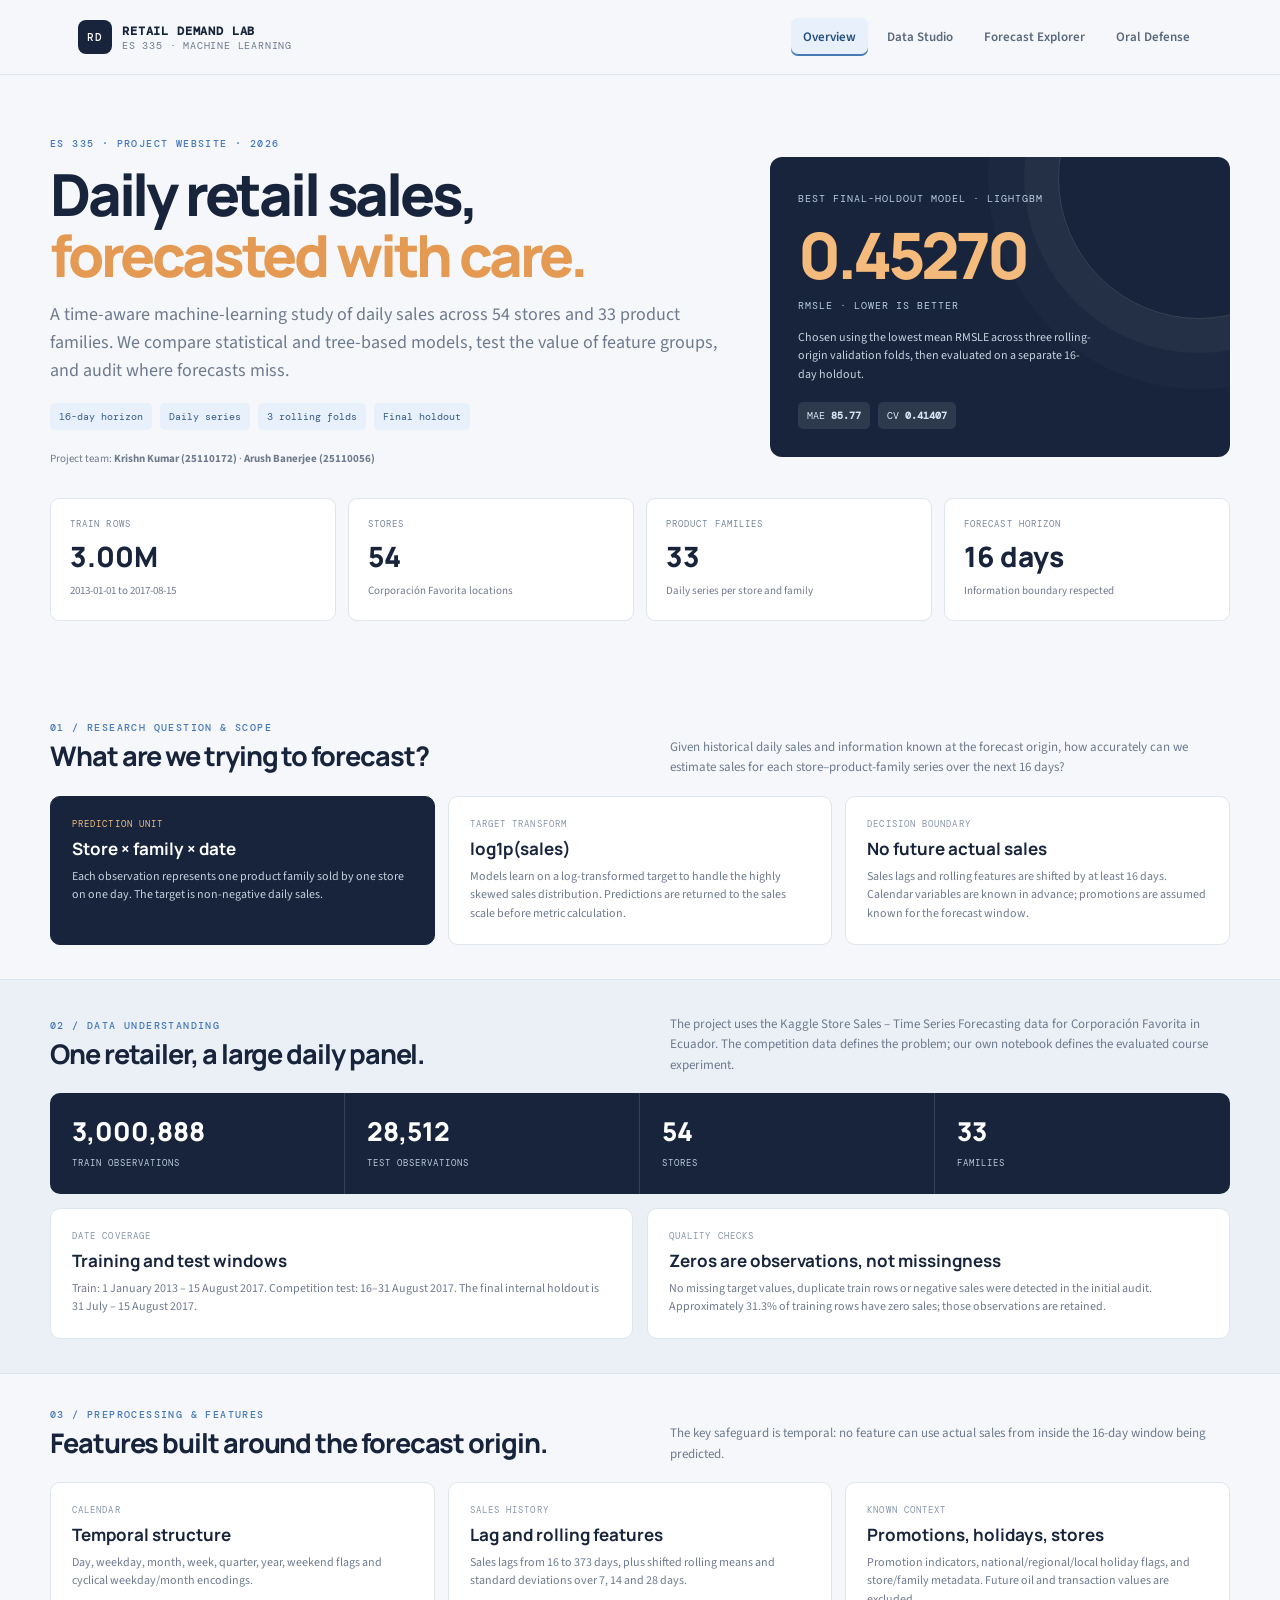
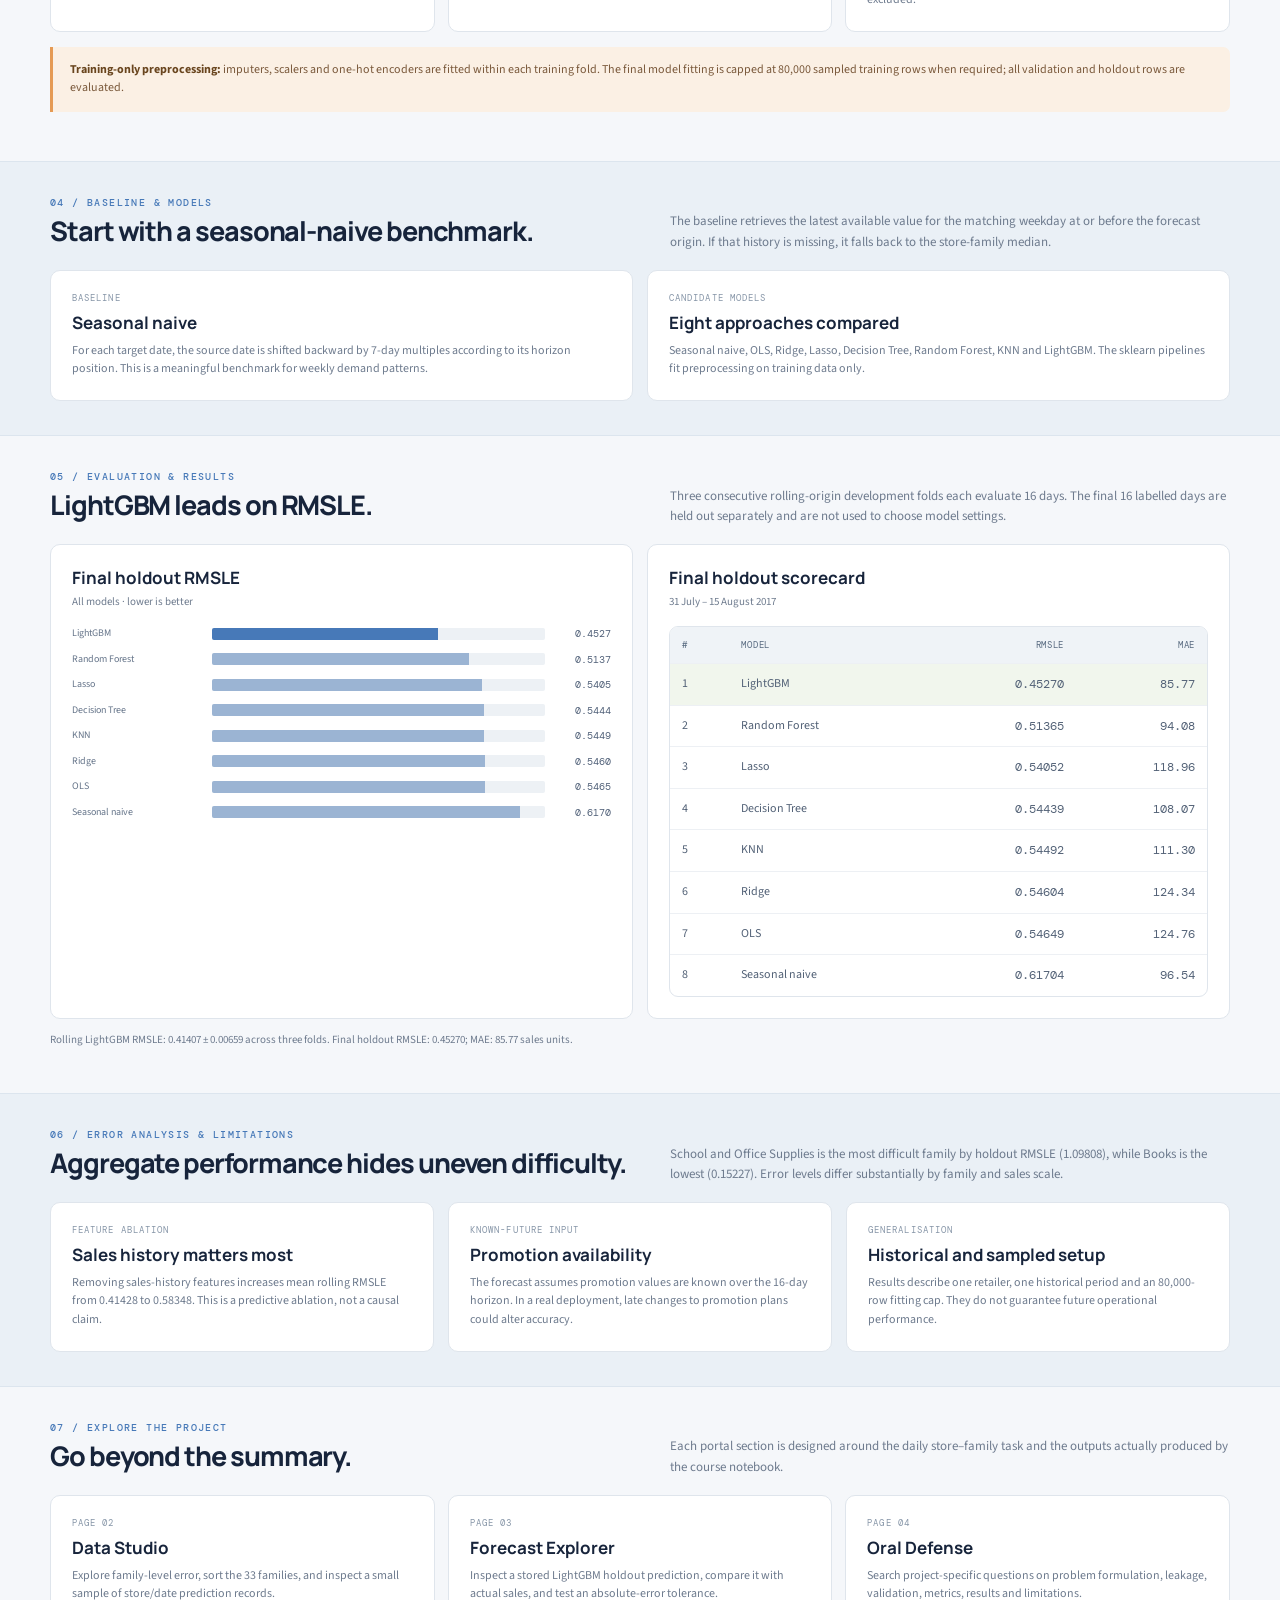
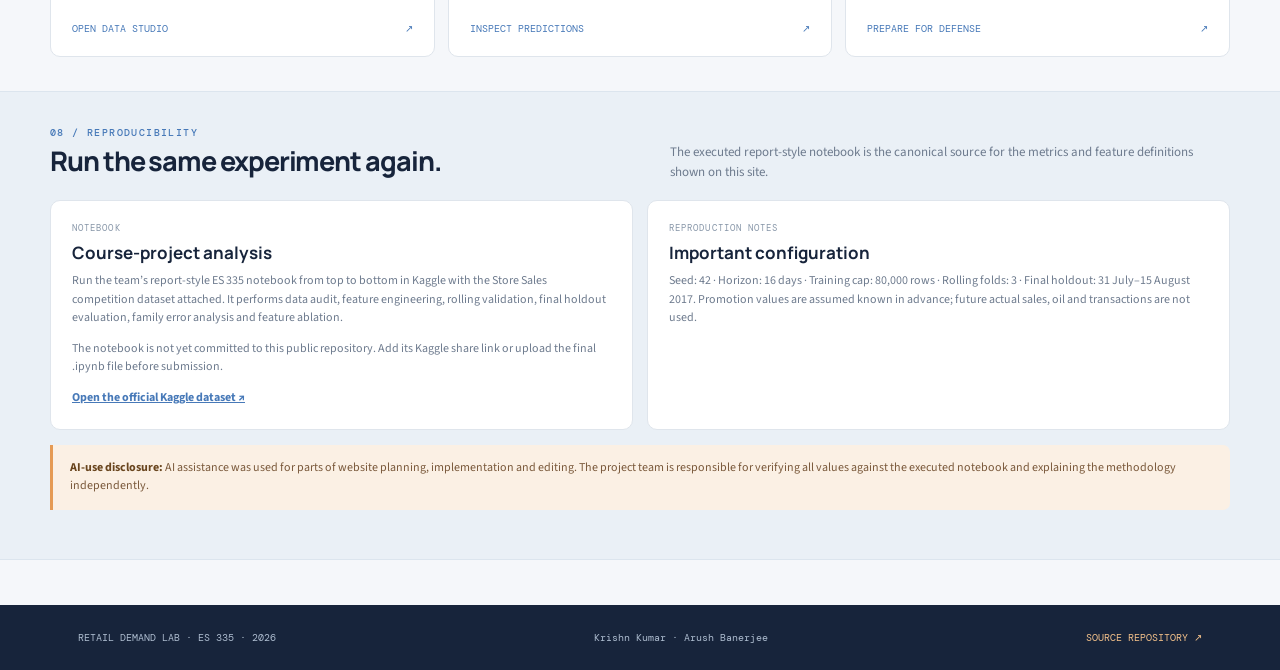
==== index.html @ c8cfecb0 "Clarify notebook location and remove broken repository link" ====
<!doctype html><html lang="en"><head><meta charset="utf-8"><meta name="viewport" content="width=device-width,initial-scale=1"><title>Retail Demand Lab | ES 335</title><meta name="description" content="Daily retail sales forecasting and feature analysis for the Corporación Favorita Store Sales dataset."><link rel="stylesheet" href="portal.css"></head>
<body data-page="home" data-base="data">
<header class="site-header"><div class="header-inner"><a class="brand" href="./"><span class="brand-mark">RD</span><span>RETAIL DEMAND LAB<small>ES 335 · MACHINE LEARNING</small></span></a><button class="menu-toggle" id="menuToggle">Menu</button><nav class="nav-links" id="navLinks"><a class="active" href="./">Overview</a><a href="studio/">Data Studio</a><a href="predictor/">Forecast Explorer</a><a href="qna/">Oral Defense</a></nav></div></header>
<main><section class="container page-hero"><div class="hero-grid"><div><div class="eyebrow">ES 335 · PROJECT WEBSITE · 2026</div><h1 class="page-title">Daily retail sales,<br><em>forecasted with care.</em></h1><p class="lede">A time-aware machine-learning study of daily sales across 54 stores and 33 product families. We compare statistical and tree-based models, test the value of feature groups, and audit where forecasts miss.</p><div class="pill-row"><span class="pill">16-day horizon</span><span class="pill">Daily series</span><span class="pill">3 rolling folds</span><span class="pill">Final holdout</span></div><p class="small muted" style="margin-top:20px">Project team: <strong>Krishn Kumar (25110172)</strong> · <strong>Arush Banerjee (25110056)</strong></p></div><div class="hero-panel"><label>BEST FINAL-HOLDOUT MODEL · LIGHTGBM</label><div class="hero-stat" id="homeRmsle">0.45270</div><label>RMSLE · LOWER IS BETTER</label><p>Chosen using the lowest mean RMSLE across three rolling-origin validation folds, then evaluated on a separate 16-day holdout.</p><div class="pill-row"><span class="pill dark">MAE <b id="homeMae">85.77</b></span><span class="pill dark">CV <b id="homeCv">0.41407</b></span></div></div></div><div class="kpi-grid"><div class="kpi"><label>TRAIN ROWS</label><strong>3.00M</strong><small>2013-01-01 to 2017-08-15</small></div><div class="kpi"><label>STORES</label><strong>54</strong><small>Corporación Favorita locations</small></div><div class="kpi"><label>PRODUCT FAMILIES</label><strong id="homeFamilies">33</strong><small>Daily series per store and family</small></div><div class="kpi"><label>FORECAST HORIZON</label><strong>16 days</strong><small>Information boundary respected</small></div></div></section>
<section class="container section"><div class="section-head"><div><div class="eyebrow">01 / RESEARCH QUESTION & SCOPE</div><h2>What are we trying to forecast?</h2></div><p>Given historical daily sales and information known at the forecast origin, how accurately can we estimate sales for each store–product-family series over the next 16 days?</p></div><div class="card-grid"><article class="card dark-card"><div class="card-kicker">PREDICTION UNIT</div><h3>Store × family × date</h3><p>Each observation represents one product family sold by one store on one day. The target is non-negative daily sales.</p></article><article class="card"><div class="card-kicker">TARGET TRANSFORM</div><h3>log1p(sales)</h3><p>Models learn on a log-transformed target to handle the highly skewed sales distribution. Predictions are returned to the sales scale before metric calculation.</p></article><article class="card"><div class="card-kicker">DECISION BOUNDARY</div><h3>No future actual sales</h3><p>Sales lags and rolling features are shifted by at least 16 days. Calendar variables are known in advance; promotions are assumed known for the forecast window.</p></article></div></section>
<section class="section-band"><div class="container section"><div class="section-head"><div><div class="eyebrow">02 / DATA UNDERSTANDING</div><h2>One retailer, a large daily panel.</h2></div><p>The project uses the Kaggle Store Sales – Time Series Forecasting data for Corporación Favorita in Ecuador. The competition data defines the problem; our own notebook defines the evaluated course experiment.</p></div><div class="data-strip"><div><strong>3,000,888</strong><span>TRAIN OBSERVATIONS</span></div><div><strong>28,512</strong><span>TEST OBSERVATIONS</span></div><div><strong>54</strong><span>STORES</span></div><div><strong>33</strong><span>FAMILIES</span></div></div><div class="two-col" style="margin-top:14px"><article class="card"><div class="card-kicker">DATE COVERAGE</div><h3>Training and test windows</h3><p>Train: 1 January 2013 – 15 August 2017. Competition test: 16–31 August 2017. The final internal holdout is 31 July – 15 August 2017.</p></article><article class="card"><div class="card-kicker">QUALITY CHECKS</div><h3>Zeros are observations, not missingness</h3><p>No missing target values, duplicate train rows or negative sales were detected in the initial audit. Approximately 31.3% of training rows have zero sales; those observations are retained.</p></article></div></div></section>
<section class="container section"><div class="section-head"><div><div class="eyebrow">03 / PREPROCESSING & FEATURES</div><h2>Features built around the forecast origin.</h2></div><p>The key safeguard is temporal: no feature can use actual sales from inside the 16-day window being predicted.</p></div><div class="card-grid"><article class="card"><div class="card-kicker">CALENDAR</div><h3>Temporal structure</h3><p>Day, weekday, month, week, quarter, year, weekend flags and cyclical weekday/month encodings.</p></article><article class="card"><div class="card-kicker">SALES HISTORY</div><h3>Lag and rolling features</h3><p>Sales lags from 16 to 373 days, plus shifted rolling means and standard deviations over 7, 14 and 28 days.</p></article><article class="card"><div class="card-kicker">KNOWN CONTEXT</div><h3>Promotions, holidays, stores</h3><p>Promotion indicators, national/regional/local holiday flags, and store/family metadata. Future oil and transaction values are excluded.</p></article></div><div class="callout"><strong>Training-only preprocessing:</strong> imputers, scalers and one-hot encoders are fitted within each training fold. The final model fitting is capped at 80,000 sampled training rows when required; all validation and holdout rows are evaluated.</div></section>
<section class="section-band"><div class="container section"><div class="section-head"><div><div class="eyebrow">04 / BASELINE & MODELS</div><h2>Start with a seasonal-naive benchmark.</h2></div><p>The baseline retrieves the latest available value for the matching weekday at or before the forecast origin. If that history is missing, it falls back to the store-family median.</p></div><div class="two-col"><article class="card"><div class="card-kicker">BASELINE</div><h3>Seasonal naive</h3><p>For each target date, the source date is shifted backward by 7-day multiples according to its horizon position. This is a meaningful benchmark for weekly demand patterns.</p></article><article class="card"><div class="card-kicker">CANDIDATE MODELS</div><h3>Eight approaches compared</h3><p>Seasonal naive, OLS, Ridge, Lasso, Decision Tree, Random Forest, KNN and LightGBM. The sklearn pipelines fit preprocessing on training data only.</p></article></div></div></section>
<section class="container section"><div class="section-head"><div><div class="eyebrow">05 / EVALUATION & RESULTS</div><h2>LightGBM leads on RMSLE.</h2></div><p>Three consecutive rolling-origin development folds each evaluate 16 days. The final 16 labelled days are held out separately and are not used to choose model settings.</p></div><div class="two-col"><article class="chart-card"><h3 class="chart-title">Final holdout RMSLE</h3><p class="chart-subtitle">All models · lower is better</p><div class="bars" id="homeModelBars"></div></article><article class="chart-card"><h3 class="chart-title">Final holdout scorecard</h3><p class="chart-subtitle">31 July – 15 August 2017</p><div class="table-wrap"><table><thead><tr><th>#</th><th>Model</th><th style="text-align:right">RMSLE</th><th style="text-align:right">MAE</th></tr></thead><tbody id="homeModelTable"></tbody></table></div></article></div><p class="small muted" style="margin-top:12px">Rolling LightGBM RMSLE: 0.41407 ± 0.00659 across three folds. Final holdout RMSLE: 0.45270; MAE: 85.77 sales units.</p></section>
<section class="section-band"><div class="container section"><div class="section-head"><div><div class="eyebrow">06 / ERROR ANALYSIS & LIMITATIONS</div><h2>Aggregate performance hides uneven difficulty.</h2></div><p>School and Office Supplies is the most difficult family by holdout RMSLE (1.09808), while Books is the lowest (0.15227). Error levels differ substantially by family and sales scale.</p></div><div class="three-col"><article class="card"><div class="card-kicker">FEATURE ABLATION</div><h3>Sales history matters most</h3><p>Removing sales-history features increases mean rolling RMSLE from 0.41428 to 0.58348. This is a predictive ablation, not a causal claim.</p></article><article class="card"><div class="card-kicker">KNOWN-FUTURE INPUT</div><h3>Promotion availability</h3><p>The forecast assumes promotion values are known over the 16-day horizon. In a real deployment, late changes to promotion plans could alter accuracy.</p></article><article class="card"><div class="card-kicker">GENERALISATION</div><h3>Historical and sampled setup</h3><p>Results describe one retailer, one historical period and an 80,000-row fitting cap. They do not guarantee future operational performance.</p></article></div></div></section>
<section class="container section"><div class="section-head"><div><div class="eyebrow">07 / EXPLORE THE PROJECT</div><h2>Go beyond the summary.</h2></div><p>Each portal section is designed around the daily store–family task and the outputs actually produced by the course notebook.</p></div><div class="card-grid"><a class="card link-card" href="studio/"><div class="card-kicker">PAGE 02</div><h3>Data Studio</h3><p>Explore family-level error, sort the 33 families, and inspect a small sample of store/date prediction records.</p><div class="link-arrow">OPEN DATA STUDIO <span>↗</span></div></a><a class="card link-card" href="predictor/"><div class="card-kicker">PAGE 03</div><h3>Forecast Explorer</h3><p>Inspect a stored LightGBM holdout prediction, compare it with actual sales, and test an absolute-error tolerance.</p><div class="link-arrow">INSPECT PREDICTIONS <span>↗</span></div></a><a class="card link-card" href="qna/"><div class="card-kicker">PAGE 04</div><h3>Oral Defense</h3><p>Search project-specific questions on problem formulation, leakage, validation, metrics, results and limitations.</p><div class="link-arrow">PREPARE FOR DEFENSE <span>↗</span></div></a></div></section>
<section class="section-band"><div class="container section"><div class="section-head"><div><div class="eyebrow">08 / REPRODUCIBILITY</div><h2>Run the same experiment again.</h2></div><p>The executed report-style notebook is the canonical source for the metrics and feature definitions shown on this site.</p></div><div class="two-col"><article class="card"><div class="card-kicker">NOTEBOOK</div><h3>Course-project analysis</h3><p>Run the team’s report-style ES 335 notebook from top to bottom in Kaggle with the Store Sales competition dataset attached. It performs data audit, feature engineering, rolling validation, final holdout evaluation, family error analysis and feature ablation.</p><p class="small muted" style="margin-top:12px">The notebook is not yet committed to this public repository. Add its Kaggle share link or upload the final .ipynb file before submission.</p><p style="margin-top:12px"><a href="https://www.kaggle.com/competitions/store-sales-time-series-forecasting" style="color:#4779b8;font-weight:700">Open the official Kaggle dataset ↗</a></p></article><article class="card"><div class="card-kicker">REPRODUCTION NOTES</div><h3>Important configuration</h3><p>Seed: 42 · Horizon: 16 days · Training cap: 80,000 rows · Rolling folds: 3 · Final holdout: 31 July–15 August 2017. Promotion values are assumed known in advance; future actual sales, oil and transactions are not used.</p></article></div><div class="callout"><strong>AI-use disclosure:</strong> AI assistance was used for parts of website planning, implementation and editing. The project team is responsible for verifying all values against the executed notebook and explaining the methodology independently.</div></div></section>
</main><footer class="footer"><div class="footer-inner"><span>RETAIL DEMAND LAB · ES 335 · 2026</span><span>Krishn Kumar · Arush Banerjee</span><a href="https://github.com/penguincrazy/retail-sales-forecasting">SOURCE REPOSITORY ↗</a></div></footer><script src="portal.js"></script></body></html>
---- portal.css ----
@import url('https://fonts.googleapis.com/css2?family=DM+Mono:wght@400;500&family=Manrope:wght@400;500;600;700;800&family=Source+Sans+3:wght@400;500;600;700&display=swap');
:root{--navy:#17243b;--navy2:#223653;--blue:#4779b8;--blue-soft:#e8f0fb;--amber:#e59a54;--amber-soft:#fbf0e4;--paper:#f5f7fa;--white:#fff;--ink:#1f2b3b;--muted:#6e7b8e;--line:#dfe5ec;--green:#6b9c80;--mono:'DM Mono',monospace;--display:Manrope,sans-serif;--body:'Source Sans 3',sans-serif}
*{box-sizing:border-box}html{scroll-behavior:smooth}body{margin:0;background:var(--paper);color:var(--ink);font:16px/1.55 var(--body)}a{color:inherit}.site-header{position:sticky;top:0;z-index:20;background:#f5f7faee;backdrop-filter:blur(12px);border-bottom:1px solid var(--line)}.header-inner{max-width:1180px;margin:auto;padding:0 28px;height:74px;display:flex;align-items:center;justify-content:space-between;gap:18px}.brand{display:flex;align-items:center;gap:10px;text-decoration:none;font:700 12px var(--mono);letter-spacing:.07em;color:var(--navy)}.brand-mark{width:34px;height:34px;background:var(--navy);color:white;display:grid;place-items:center;font:500 11px var(--mono);border-radius:8px}.brand small{display:block;color:var(--muted);font:10px var(--mono);letter-spacing:.08em}.nav-links{display:flex;align-items:center;gap:7px}.nav-links a{padding:9px 12px;border-radius:7px;text-decoration:none;color:#59687b;font-size:13px;font-weight:600}.nav-links a:hover,.nav-links a.active{background:var(--blue-soft);color:#244e7b}.nav-links a.active{box-shadow:inset 0 -2px 0 var(--blue)}.menu-toggle{display:none;border:1px solid var(--line);background:white;border-radius:7px;padding:8px 11px;color:var(--navy)}
.container{max-width:1180px;margin:auto;padding:0 28px}.page-hero{padding:62px 0 36px}.eyebrow{font:10px var(--mono);letter-spacing:.14em;text-transform:uppercase;color:var(--blue);font-weight:500}.page-title{font:800 clamp(34px,5vw,58px)/1.06 var(--display);letter-spacing:-.055em;color:var(--navy);margin:13px 0 15px}.page-title em{color:var(--amber);font-style:normal}.lede{color:var(--muted);font-size:18px;max-width:760px;margin:0}.hero-grid{display:grid;grid-template-columns:1.2fr .8fr;gap:30px;align-items:center}.hero-panel{background:var(--navy);color:white;padding:28px;border-radius:12px;position:relative;overflow:hidden}.hero-panel:after{content:'';position:absolute;width:280px;height:280px;border:1px solid #ffffff22;border-radius:50%;right:-110px;top:-120px;box-shadow:0 0 0 34px #ffffff09,0 0 0 70px #ffffff05}.hero-panel label{color:#b8cbe4;font:10px var(--mono);letter-spacing:.1em}.hero-stat{font:800 64px/.98 var(--display);letter-spacing:-.06em;color:#f5bb7c;margin:14px 0 5px}.hero-panel p{position:relative;z-index:1;color:#c6d2e0;font-size:12px;max-width:300px}.pill-row{display:flex;gap:8px;flex-wrap:wrap;margin-top:18px}.pill{font:10px var(--mono);padding:7px 9px;border-radius:5px;background:#e8f0fb;color:#355d87}.pill.dark{background:#ffffff18;color:#d8e5f5}
.kpi-grid{display:grid;grid-template-columns:repeat(4,1fr);gap:12px;margin:20px 0 30px}.kpi{background:white;border:1px solid var(--line);padding:19px;border-radius:9px}.kpi label{display:block;font:9px var(--mono);letter-spacing:.12em;color:#79889b}.kpi strong{font:800 28px var(--display);display:block;color:var(--navy);margin:7px 0 2px}.kpi small{font-size:11px;color:var(--muted)}
.section{padding:34px 0}.section-head{display:flex;justify-content:space-between;align-items:end;gap:24px;margin-bottom:18px}.section-head h2{font:750 27px/1.15 var(--display);letter-spacing:-.04em;margin:6px 0;color:var(--navy)}.section-head p{max-width:560px;margin:0;color:var(--muted);font-size:13px}.card-grid{display:grid;grid-template-columns:repeat(3,1fr);gap:13px}.card{background:white;border:1px solid var(--line);border-radius:10px;padding:21px}.card h3{font:700 17px var(--display);margin:7px 0 8px;color:var(--navy)}.card p{color:var(--muted);font-size:12px;margin:0}.card-kicker{font:9px var(--mono);letter-spacing:.12em;color:#8796a8}.two-col{display:grid;grid-template-columns:1fr 1fr;gap:14px}.three-col{display:grid;grid-template-columns:repeat(3,1fr);gap:14px}.dark-card{background:var(--navy);color:white;border-color:var(--navy)}.dark-card h3{color:white}.dark-card p{color:#c4d0df}.dark-card .card-kicker{color:#f2bd80}
.section-band{background:#eaf0f6;border-top:1px solid #dce5ee;border-bottom:1px solid #dce5ee}.data-strip{display:grid;grid-template-columns:repeat(4,1fr);background:var(--navy);border-radius:10px;overflow:hidden}.data-strip div{padding:20px 22px;border-right:1px solid #ffffff20}.data-strip div:last-child{border:0}.data-strip strong{font:800 26px var(--display);color:white;display:block}.data-strip span{font:9px var(--mono);letter-spacing:.11em;color:#bac9da}
.callout{background:var(--amber-soft);border-left:3px solid var(--amber);padding:14px 17px;color:#7a593b;font-size:12px;border-radius:0 7px 7px 0;margin:15px 0}.callout strong{color:#69451e}.table-wrap{overflow:auto;border:1px solid var(--line);border-radius:9px;background:white}table{width:100%;border-collapse:collapse;min-width:500px;font-size:12px}th{background:#eff3f7;color:#586a80;text-align:left;font:9px var(--mono);letter-spacing:.08em;text-transform:uppercase;padding:12px}td{padding:11px 12px;border-top:1px solid #edf0f4;color:#526176}td.num{font-family:var(--mono);font-variant-numeric:tabular-nums;text-align:right}.best-row td{background:#f1f6ed}.best-tag{font:9px var(--mono);color:#4d7b58}
.chart-card{background:white;border:1px solid var(--line);border-radius:10px;padding:21px}.chart-title{font:700 17px var(--display);color:var(--navy);margin:0}.chart-subtitle{font-size:11px;color:var(--muted);margin:4px 0 16px}.bars{display:grid;gap:10px}.bar-row{display:grid;grid-template-columns:130px 1fr 56px;gap:10px;align-items:center}.bar-label{font-size:10px;color:#66758a;white-space:nowrap;overflow:hidden;text-overflow:ellipsis}.bar-track{height:12px;background:#edf1f5;border-radius:2px;overflow:hidden}.bar-fill{height:100%;background:#9bb4d3}.bar-row.best .bar-fill{background:var(--blue)}.bar-value{text-align:right;font:10px var(--mono);color:#506078}.chart-legend{font-size:10px;color:#8491a2;margin-top:13px}
.control-row{display:flex;gap:12px;align-items:end;flex-wrap:wrap;margin:16px 0}.control{display:flex;flex-direction:column;gap:5px;min-width:180px}.control label{font:9px var(--mono);letter-spacing:.1em;color:#77879a}.control select,.control input{border:1px solid #d5dee8;background:white;padding:10px 12px;border-radius:6px;font:13px var(--body);color:var(--ink)}.control input[type=range]{padding:0;accent-color:var(--blue)}.detail-grid{display:grid;grid-template-columns:repeat(4,1fr);gap:10px}.detail{background:#f3f6f9;border-radius:7px;padding:14px}.detail span{display:block;font:9px var(--mono);letter-spacing:.08em;color:#7e8da0}.detail strong{display:block;font:700 21px var(--display);color:var(--navy);margin-top:4px}.status{display:inline-flex;padding:5px 8px;border-radius:5px;font:10px var(--mono);background:#edf5ec;color:#4d7856}.status.warn{background:#fff0e5;color:#9b6031}
.list{display:grid;gap:10px}.qa{background:white;border:1px solid var(--line);border-radius:9px;overflow:hidden}.qa summary{list-style:none;cursor:pointer;padding:15px 18px;font:650 14px var(--display);color:var(--navy);display:flex;justify-content:space-between;gap:15px}.qa summary::-webkit-details-marker{display:none}.qa summary:after{content:'+';color:var(--blue);font:18px var(--mono)}.qa[open] summary:after{content:'−'}.qa .answer{padding:0 18px 17px;color:#637287;font-size:13px}.qa .answer p{margin:0 0 9px}.qa .answer ul{margin:8px 0;padding-left:20px}.search-input{width:min(100%,440px);padding:11px 13px;border:1px solid var(--line);border-radius:7px;font:13px var(--body)}
.footer{margin-top:45px;background:var(--navy);color:#aebdd0;padding:26px 0}.footer-inner{max-width:1180px;margin:auto;padding:0 28px;display:flex;justify-content:space-between;gap:20px;align-items:center;font:10px var(--mono)}.footer a{color:#f4c18a;text-decoration:none}
.link-card{text-decoration:none;display:block;transition:transform .16s,border .16s}.link-card:hover{transform:translateY(-2px);border-color:#9bb9dd}.link-arrow{display:flex;justify-content:space-between;color:var(--blue);font:10px var(--mono);margin-top:18px}.muted{color:var(--muted)}.mono{font-family:var(--mono)}.small{font-size:11px}.hidden{display:none!important}.no-data{padding:20px;background:#f7f8fa;border:1px dashed #cbd5e0;color:#758397;font-size:12px;border-radius:8px}
@media(max-width:850px){.hero-grid,.two-col{grid-template-columns:1fr}.card-grid,.three-col{grid-template-columns:1fr 1fr}.kpi-grid,.detail-grid{grid-template-columns:repeat(2,1fr)}.header-inner{height:auto;min-height:70px;flex-wrap:wrap}.menu-toggle{display:block}.nav-links{display:none;order:3;width:100%;padding:0 0 13px;flex-wrap:wrap}.nav-links.open{display:flex}.nav-links a{padding:8px 9px}.section-head{align-items:start;flex-direction:column}.data-strip{grid-template-columns:1fr 1fr}.data-strip div:nth-child(2){border-right:0}.data-strip div:nth-child(-n+2){border-bottom:1px solid #ffffff20}}
@media(max-width:560px){.container,.header-inner,.footer-inner{padding-left:18px;padding-right:18px}.page-hero{padding:42px 0 24px}.page-title{font-size:39px}.lede{font-size:15px}.card-grid,.three-col{grid-template-columns:1fr}.kpi-grid{gap:8px}.kpi{padding:13px}.kpi strong{font-size:23px}.bar-row{grid-template-columns:104px 1fr 52px;gap:7px}.detail-grid{grid-template-columns:1fr 1fr}.footer-inner{align-items:flex-start;flex-direction:column}.data-strip strong{font-size:22px}}
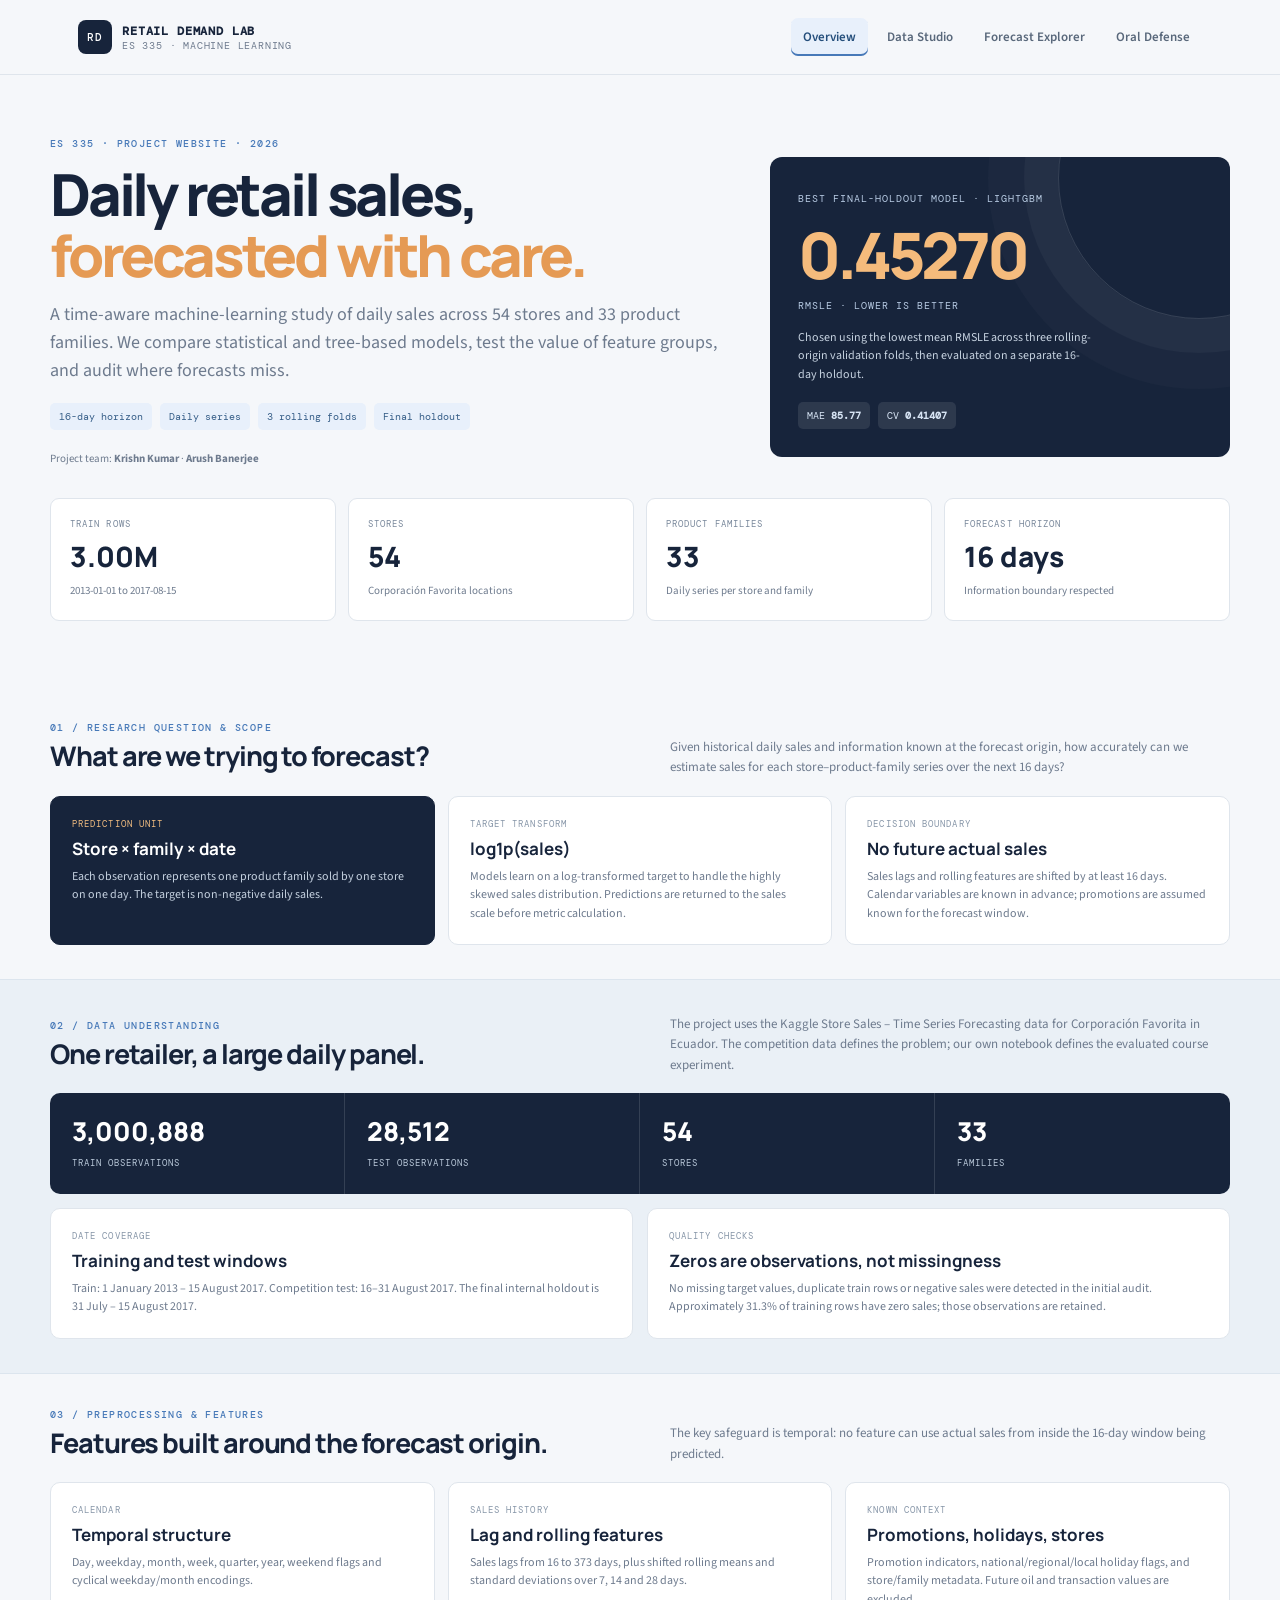
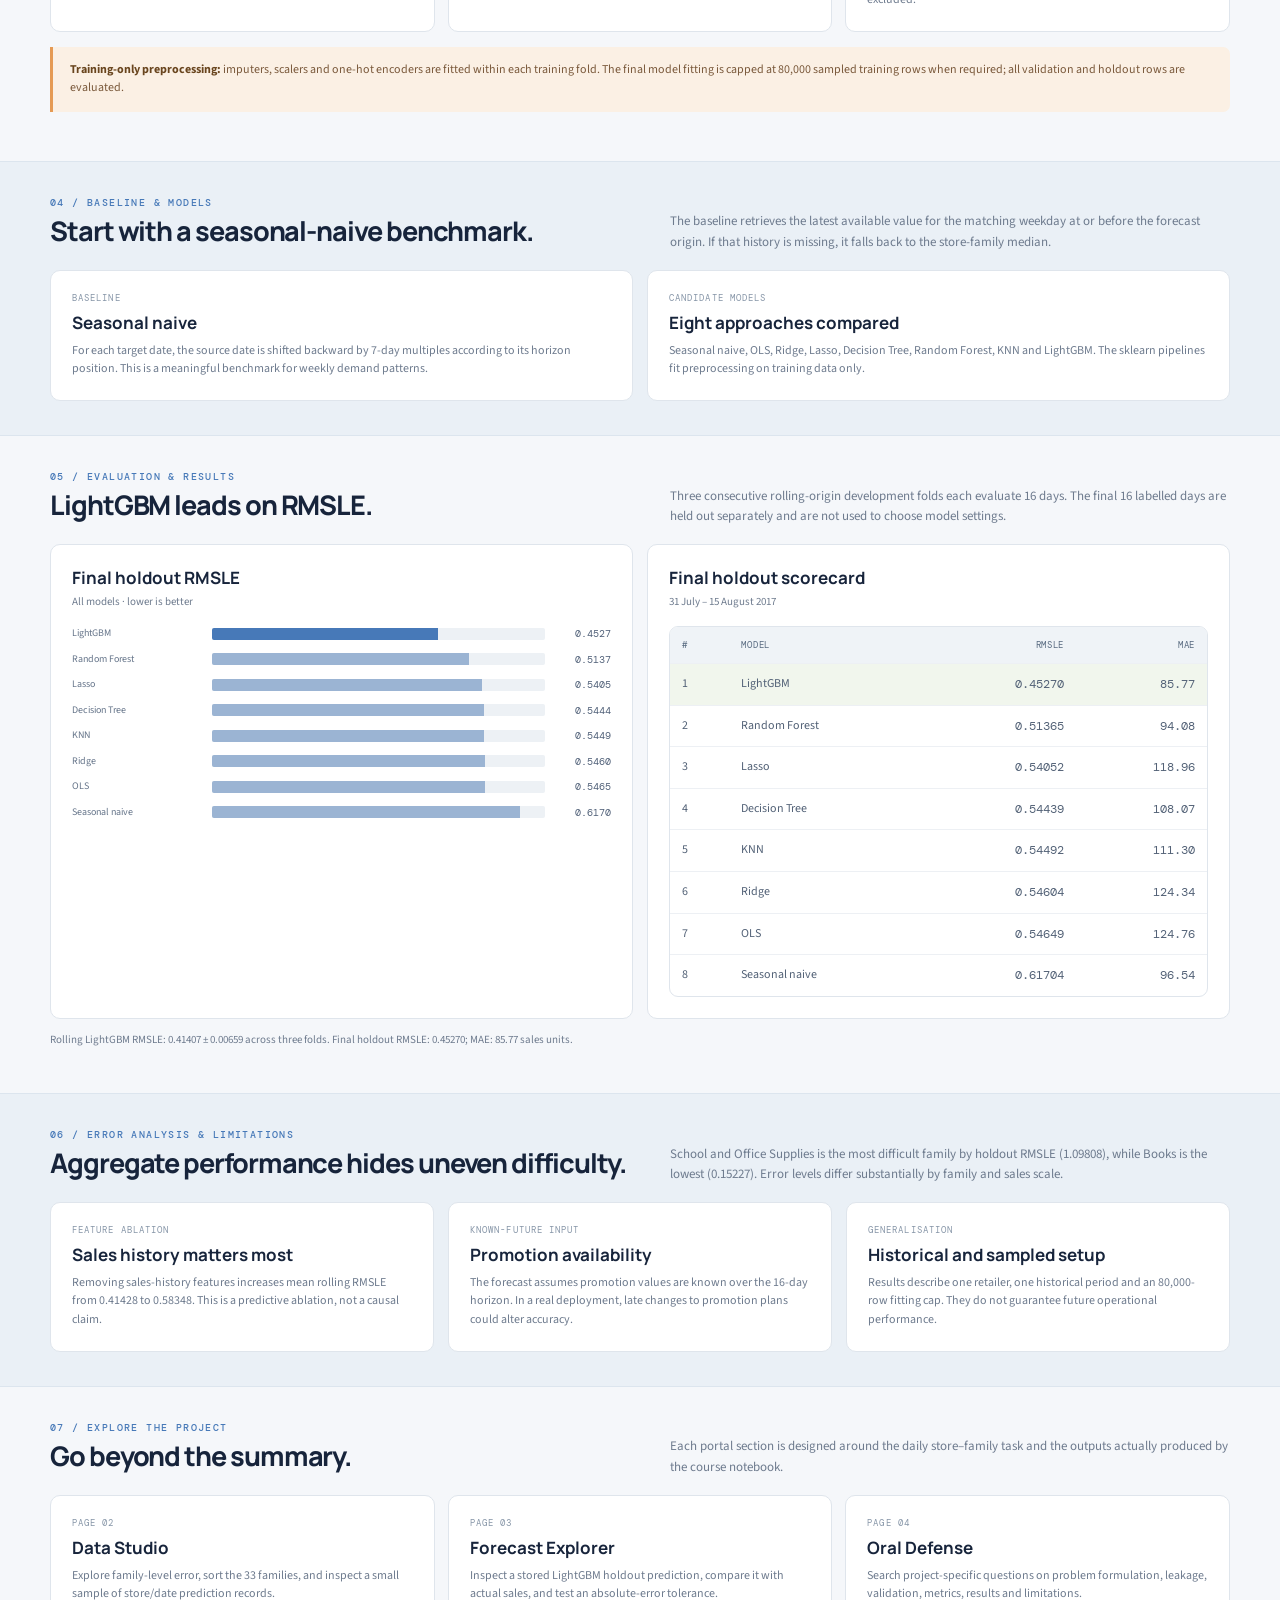
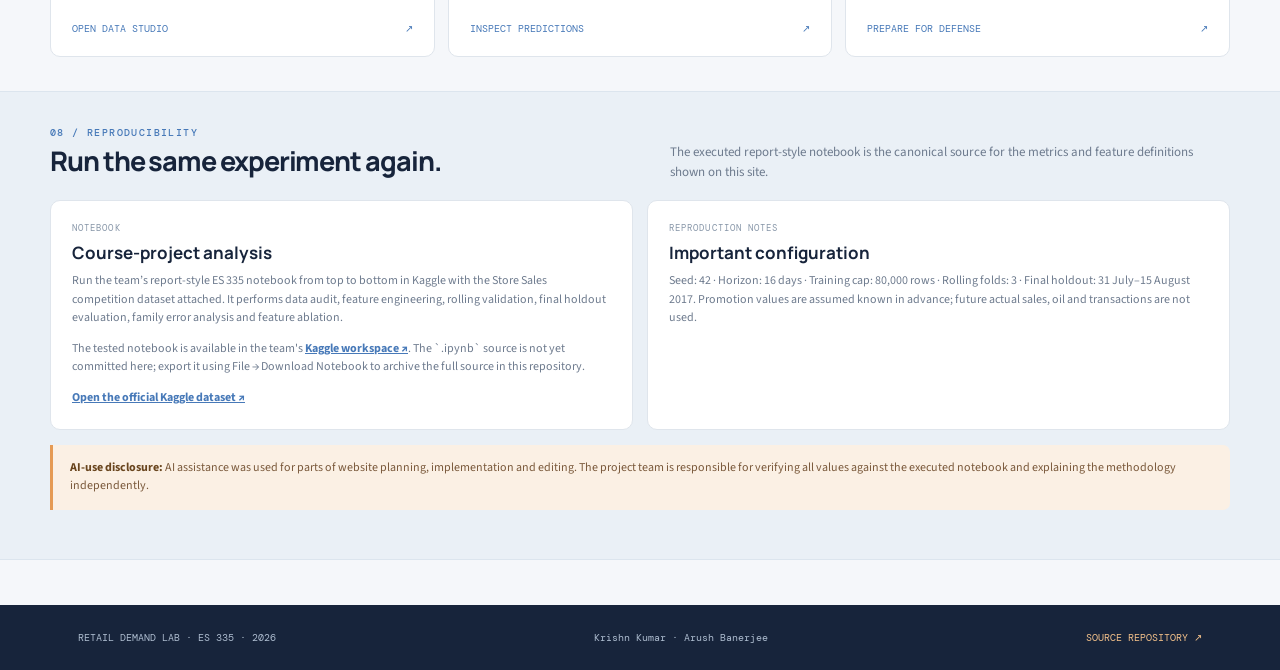
==== commit ca5f0c3b: "Link tested Kaggle notebook and clarify team details" ====
--- a/index.html
+++ b/index.html
@@ -1,7 +1,7 @@
 <!doctype html><html lang="en"><head><meta charset="utf-8"><meta name="viewport" content="width=device-width,initial-scale=1"><title>Retail Demand Lab | ES 335</title><meta name="description" content="Daily retail sales forecasting and feature analysis for the Corporación Favorita Store Sales dataset."><link rel="stylesheet" href="portal.css"></head>
 <body data-page="home" data-base="data">
 <header class="site-header"><div class="header-inner"><a class="brand" href="./"><span class="brand-mark">RD</span><span>RETAIL DEMAND LAB<small>ES 335 · MACHINE LEARNING</small></span></a><button class="menu-toggle" id="menuToggle">Menu</button><nav class="nav-links" id="navLinks"><a class="active" href="./">Overview</a><a href="studio/">Data Studio</a><a href="predictor/">Forecast Explorer</a><a href="qna/">Oral Defense</a></nav></div></header>
-<main><section class="container page-hero"><div class="hero-grid"><div><div class="eyebrow">ES 335 · PROJECT WEBSITE · 2026</div><h1 class="page-title">Daily retail sales,<br><em>forecasted with care.</em></h1><p class="lede">A time-aware machine-learning study of daily sales across 54 stores and 33 product families. We compare statistical and tree-based models, test the value of feature groups, and audit where forecasts miss.</p><div class="pill-row"><span class="pill">16-day horizon</span><span class="pill">Daily series</span><span class="pill">3 rolling folds</span><span class="pill">Final holdout</span></div><p class="small muted" style="margin-top:20px">Project team: <strong>Krishn Kumar (25110172)</strong> · <strong>Arush Banerjee (25110056)</strong></p></div><div class="hero-panel"><label>BEST FINAL-HOLDOUT MODEL · LIGHTGBM</label><div class="hero-stat" id="homeRmsle">0.45270</div><label>RMSLE · LOWER IS BETTER</label><p>Chosen using the lowest mean RMSLE across three rolling-origin validation folds, then evaluated on a separate 16-day holdout.</p><div class="pill-row"><span class="pill dark">MAE <b id="homeMae">85.77</b></span><span class="pill dark">CV <b id="homeCv">0.41407</b></span></div></div></div><div class="kpi-grid"><div class="kpi"><label>TRAIN ROWS</label><strong>3.00M</strong><small>2013-01-01 to 2017-08-15</small></div><div class="kpi"><label>STORES</label><strong>54</strong><small>Corporación Favorita locations</small></div><div class="kpi"><label>PRODUCT FAMILIES</label><strong id="homeFamilies">33</strong><small>Daily series per store and family</small></div><div class="kpi"><label>FORECAST HORIZON</label><strong>16 days</strong><small>Information boundary respected</small></div></div></section>
+<main><section class="container page-hero"><div class="hero-grid"><div><div class="eyebrow">ES 335 · PROJECT WEBSITE · 2026</div><h1 class="page-title">Daily retail sales,<br><em>forecasted with care.</em></h1><p class="lede">A time-aware machine-learning study of daily sales across 54 stores and 33 product families. We compare statistical and tree-based models, test the value of feature groups, and audit where forecasts miss.</p><div class="pill-row"><span class="pill">16-day horizon</span><span class="pill">Daily series</span><span class="pill">3 rolling folds</span><span class="pill">Final holdout</span></div><p class="small muted" style="margin-top:20px">Project team: <strong>Krishn Kumar</strong> · <strong>Arush Banerjee</strong></p></div><div class="hero-panel"><label>BEST FINAL-HOLDOUT MODEL · LIGHTGBM</label><div class="hero-stat" id="homeRmsle">0.45270</div><label>RMSLE · LOWER IS BETTER</label><p>Chosen using the lowest mean RMSLE across three rolling-origin validation folds, then evaluated on a separate 16-day holdout.</p><div class="pill-row"><span class="pill dark">MAE <b id="homeMae">85.77</b></span><span class="pill dark">CV <b id="homeCv">0.41407</b></span></div></div></div><div class="kpi-grid"><div class="kpi"><label>TRAIN ROWS</label><strong>3.00M</strong><small>2013-01-01 to 2017-08-15</small></div><div class="kpi"><label>STORES</label><strong>54</strong><small>Corporación Favorita locations</small></div><div class="kpi"><label>PRODUCT FAMILIES</label><strong id="homeFamilies">33</strong><small>Daily series per store and family</small></div><div class="kpi"><label>FORECAST HORIZON</label><strong>16 days</strong><small>Information boundary respected</small></div></div></section>
 <section class="container section"><div class="section-head"><div><div class="eyebrow">01 / RESEARCH QUESTION & SCOPE</div><h2>What are we trying to forecast?</h2></div><p>Given historical daily sales and information known at the forecast origin, how accurately can we estimate sales for each store–product-family series over the next 16 days?</p></div><div class="card-grid"><article class="card dark-card"><div class="card-kicker">PREDICTION UNIT</div><h3>Store × family × date</h3><p>Each observation represents one product family sold by one store on one day. The target is non-negative daily sales.</p></article><article class="card"><div class="card-kicker">TARGET TRANSFORM</div><h3>log1p(sales)</h3><p>Models learn on a log-transformed target to handle the highly skewed sales distribution. Predictions are returned to the sales scale before metric calculation.</p></article><article class="card"><div class="card-kicker">DECISION BOUNDARY</div><h3>No future actual sales</h3><p>Sales lags and rolling features are shifted by at least 16 days. Calendar variables are known in advance; promotions are assumed known for the forecast window.</p></article></div></section>
 <section class="section-band"><div class="container section"><div class="section-head"><div><div class="eyebrow">02 / DATA UNDERSTANDING</div><h2>One retailer, a large daily panel.</h2></div><p>The project uses the Kaggle Store Sales – Time Series Forecasting data for Corporación Favorita in Ecuador. The competition data defines the problem; our own notebook defines the evaluated course experiment.</p></div><div class="data-strip"><div><strong>3,000,888</strong><span>TRAIN OBSERVATIONS</span></div><div><strong>28,512</strong><span>TEST OBSERVATIONS</span></div><div><strong>54</strong><span>STORES</span></div><div><strong>33</strong><span>FAMILIES</span></div></div><div class="two-col" style="margin-top:14px"><article class="card"><div class="card-kicker">DATE COVERAGE</div><h3>Training and test windows</h3><p>Train: 1 January 2013 – 15 August 2017. Competition test: 16–31 August 2017. The final internal holdout is 31 July – 15 August 2017.</p></article><article class="card"><div class="card-kicker">QUALITY CHECKS</div><h3>Zeros are observations, not missingness</h3><p>No missing target values, duplicate train rows or negative sales were detected in the initial audit. Approximately 31.3% of training rows have zero sales; those observations are retained.</p></article></div></div></section>
 <section class="container section"><div class="section-head"><div><div class="eyebrow">03 / PREPROCESSING & FEATURES</div><h2>Features built around the forecast origin.</h2></div><p>The key safeguard is temporal: no feature can use actual sales from inside the 16-day window being predicted.</p></div><div class="card-grid"><article class="card"><div class="card-kicker">CALENDAR</div><h3>Temporal structure</h3><p>Day, weekday, month, week, quarter, year, weekend flags and cyclical weekday/month encodings.</p></article><article class="card"><div class="card-kicker">SALES HISTORY</div><h3>Lag and rolling features</h3><p>Sales lags from 16 to 373 days, plus shifted rolling means and standard deviations over 7, 14 and 28 days.</p></article><article class="card"><div class="card-kicker">KNOWN CONTEXT</div><h3>Promotions, holidays, stores</h3><p>Promotion indicators, national/regional/local holiday flags, and store/family metadata. Future oil and transaction values are excluded.</p></article></div><div class="callout"><strong>Training-only preprocessing:</strong> imputers, scalers and one-hot encoders are fitted within each training fold. The final model fitting is capped at 80,000 sampled training rows when required; all validation and holdout rows are evaluated.</div></section>
@@ -9,5 +9,5 @@
 <section class="container section"><div class="section-head"><div><div class="eyebrow">05 / EVALUATION & RESULTS</div><h2>LightGBM leads on RMSLE.</h2></div><p>Three consecutive rolling-origin development folds each evaluate 16 days. The final 16 labelled days are held out separately and are not used to choose model settings.</p></div><div class="two-col"><article class="chart-card"><h3 class="chart-title">Final holdout RMSLE</h3><p class="chart-subtitle">All models · lower is better</p><div class="bars" id="homeModelBars"></div></article><article class="chart-card"><h3 class="chart-title">Final holdout scorecard</h3><p class="chart-subtitle">31 July – 15 August 2017</p><div class="table-wrap"><table><thead><tr><th>#</th><th>Model</th><th style="text-align:right">RMSLE</th><th style="text-align:right">MAE</th></tr></thead><tbody id="homeModelTable"></tbody></table></div></article></div><p class="small muted" style="margin-top:12px">Rolling LightGBM RMSLE: 0.41407 ± 0.00659 across three folds. Final holdout RMSLE: 0.45270; MAE: 85.77 sales units.</p></section>
 <section class="section-band"><div class="container section"><div class="section-head"><div><div class="eyebrow">06 / ERROR ANALYSIS & LIMITATIONS</div><h2>Aggregate performance hides uneven difficulty.</h2></div><p>School and Office Supplies is the most difficult family by holdout RMSLE (1.09808), while Books is the lowest (0.15227). Error levels differ substantially by family and sales scale.</p></div><div class="three-col"><article class="card"><div class="card-kicker">FEATURE ABLATION</div><h3>Sales history matters most</h3><p>Removing sales-history features increases mean rolling RMSLE from 0.41428 to 0.58348. This is a predictive ablation, not a causal claim.</p></article><article class="card"><div class="card-kicker">KNOWN-FUTURE INPUT</div><h3>Promotion availability</h3><p>The forecast assumes promotion values are known over the 16-day horizon. In a real deployment, late changes to promotion plans could alter accuracy.</p></article><article class="card"><div class="card-kicker">GENERALISATION</div><h3>Historical and sampled setup</h3><p>Results describe one retailer, one historical period and an 80,000-row fitting cap. They do not guarantee future operational performance.</p></article></div></div></section>
 <section class="container section"><div class="section-head"><div><div class="eyebrow">07 / EXPLORE THE PROJECT</div><h2>Go beyond the summary.</h2></div><p>Each portal section is designed around the daily store–family task and the outputs actually produced by the course notebook.</p></div><div class="card-grid"><a class="card link-card" href="studio/"><div class="card-kicker">PAGE 02</div><h3>Data Studio</h3><p>Explore family-level error, sort the 33 families, and inspect a small sample of store/date prediction records.</p><div class="link-arrow">OPEN DATA STUDIO <span>↗</span></div></a><a class="card link-card" href="predictor/"><div class="card-kicker">PAGE 03</div><h3>Forecast Explorer</h3><p>Inspect a stored LightGBM holdout prediction, compare it with actual sales, and test an absolute-error tolerance.</p><div class="link-arrow">INSPECT PREDICTIONS <span>↗</span></div></a><a class="card link-card" href="qna/"><div class="card-kicker">PAGE 04</div><h3>Oral Defense</h3><p>Search project-specific questions on problem formulation, leakage, validation, metrics, results and limitations.</p><div class="link-arrow">PREPARE FOR DEFENSE <span>↗</span></div></a></div></section>
-<section class="section-band"><div class="container section"><div class="section-head"><div><div class="eyebrow">08 / REPRODUCIBILITY</div><h2>Run the same experiment again.</h2></div><p>The executed report-style notebook is the canonical source for the metrics and feature definitions shown on this site.</p></div><div class="two-col"><article class="card"><div class="card-kicker">NOTEBOOK</div><h3>Course-project analysis</h3><p>Run the team’s report-style ES 335 notebook from top to bottom in Kaggle with the Store Sales competition dataset attached. It performs data audit, feature engineering, rolling validation, final holdout evaluation, family error analysis and feature ablation.</p><p class="small muted" style="margin-top:12px">The notebook is not yet committed to this public repository. Add its Kaggle share link or upload the final .ipynb file before submission.</p><p style="margin-top:12px"><a href="https://www.kaggle.com/competitions/store-sales-time-series-forecasting" style="color:#4779b8;font-weight:700">Open the official Kaggle dataset ↗</a></p></article><article class="card"><div class="card-kicker">REPRODUCTION NOTES</div><h3>Important configuration</h3><p>Seed: 42 · Horizon: 16 days · Training cap: 80,000 rows · Rolling folds: 3 · Final holdout: 31 July–15 August 2017. Promotion values are assumed known in advance; future actual sales, oil and transactions are not used.</p></article></div><div class="callout"><strong>AI-use disclosure:</strong> AI assistance was used for parts of website planning, implementation and editing. The project team is responsible for verifying all values against the executed notebook and explaining the methodology independently.</div></div></section>
+<section class="section-band"><div class="container section"><div class="section-head"><div><div class="eyebrow">08 / REPRODUCIBILITY</div><h2>Run the same experiment again.</h2></div><p>The executed report-style notebook is the canonical source for the metrics and feature definitions shown on this site.</p></div><div class="two-col"><article class="card"><div class="card-kicker">NOTEBOOK</div><h3>Course-project analysis</h3><p>Run the team’s report-style ES 335 notebook from top to bottom in Kaggle with the Store Sales competition dataset attached. It performs data audit, feature engineering, rolling validation, final holdout evaluation, family error analysis and feature ablation.</p><p class="small muted" style="margin-top:12px">The tested notebook is available in the team's <a href="https://www.kaggle.com/code/krishn9656/notebook3b38d5a9f8" style="color:#4779b8;font-weight:700">Kaggle workspace ↗</a>. The `.ipynb` source is not yet committed here; export it using File → Download Notebook to archive the full source in this repository.</p><p style="margin-top:12px"><a href="https://www.kaggle.com/competitions/store-sales-time-series-forecasting" style="color:#4779b8;font-weight:700">Open the official Kaggle dataset ↗</a></p></article><article class="card"><div class="card-kicker">REPRODUCTION NOTES</div><h3>Important configuration</h3><p>Seed: 42 · Horizon: 16 days · Training cap: 80,000 rows · Rolling folds: 3 · Final holdout: 31 July–15 August 2017. Promotion values are assumed known in advance; future actual sales, oil and transactions are not used.</p></article></div><div class="callout"><strong>AI-use disclosure:</strong> AI assistance was used for parts of website planning, implementation and editing. The project team is responsible for verifying all values against the executed notebook and explaining the methodology independently.</div></div></section>
 </main><footer class="footer"><div class="footer-inner"><span>RETAIL DEMAND LAB · ES 335 · 2026</span><span>Krishn Kumar · Arush Banerjee</span><a href="https://github.com/penguincrazy/retail-sales-forecasting">SOURCE REPOSITORY ↗</a></div></footer><script src="portal.js"></script></body></html>
--- a/portal.css
+++ b/portal.css
@@ -13,3 +13,5 @@
 .link-card{text-decoration:none;display:block;transition:transform .16s,border .16s}.link-card:hover{transform:translateY(-2px);border-color:#9bb9dd}.link-arrow{display:flex;justify-content:space-between;color:var(--blue);font:10px var(--mono);margin-top:18px}.muted{color:var(--muted)}.mono{font-family:var(--mono)}.small{font-size:11px}.hidden{display:none!important}.no-data{padding:20px;background:#f7f8fa;border:1px dashed #cbd5e0;color:#758397;font-size:12px;border-radius:8px}
 @media(max-width:850px){.hero-grid,.two-col{grid-template-columns:1fr}.card-grid,.three-col{grid-template-columns:1fr 1fr}.kpi-grid,.detail-grid{grid-template-columns:repeat(2,1fr)}.header-inner{height:auto;min-height:70px;flex-wrap:wrap}.menu-toggle{display:block}.nav-links{display:none;order:3;width:100%;padding:0 0 13px;flex-wrap:wrap}.nav-links.open{display:flex}.nav-links a{padding:8px 9px}.section-head{align-items:start;flex-direction:column}.data-strip{grid-template-columns:1fr 1fr}.data-strip div:nth-child(2){border-right:0}.data-strip div:nth-child(-n+2){border-bottom:1px solid #ffffff20}}
 @media(max-width:560px){.container,.header-inner,.footer-inner{padding-left:18px;padding-right:18px}.page-hero{padding:42px 0 24px}.page-title{font-size:39px}.lede{font-size:15px}.card-grid,.three-col{grid-template-columns:1fr}.kpi-grid{gap:8px}.kpi{padding:13px}.kpi strong{font-size:23px}.bar-row{grid-template-columns:104px 1fr 52px;gap:7px}.detail-grid{grid-template-columns:1fr 1fr}.footer-inner{align-items:flex-start;flex-direction:column}.data-strip strong{font-size:22px}}
+
+.download-btn{border:1px solid #cbd6e4;background:white;color:#315d8f;border-radius:7px;padding:10px 13px;font:10px var(--mono);cursor:pointer;white-space:nowrap}.download-btn:hover{background:var(--blue-soft);border-color:#9bb9dd}
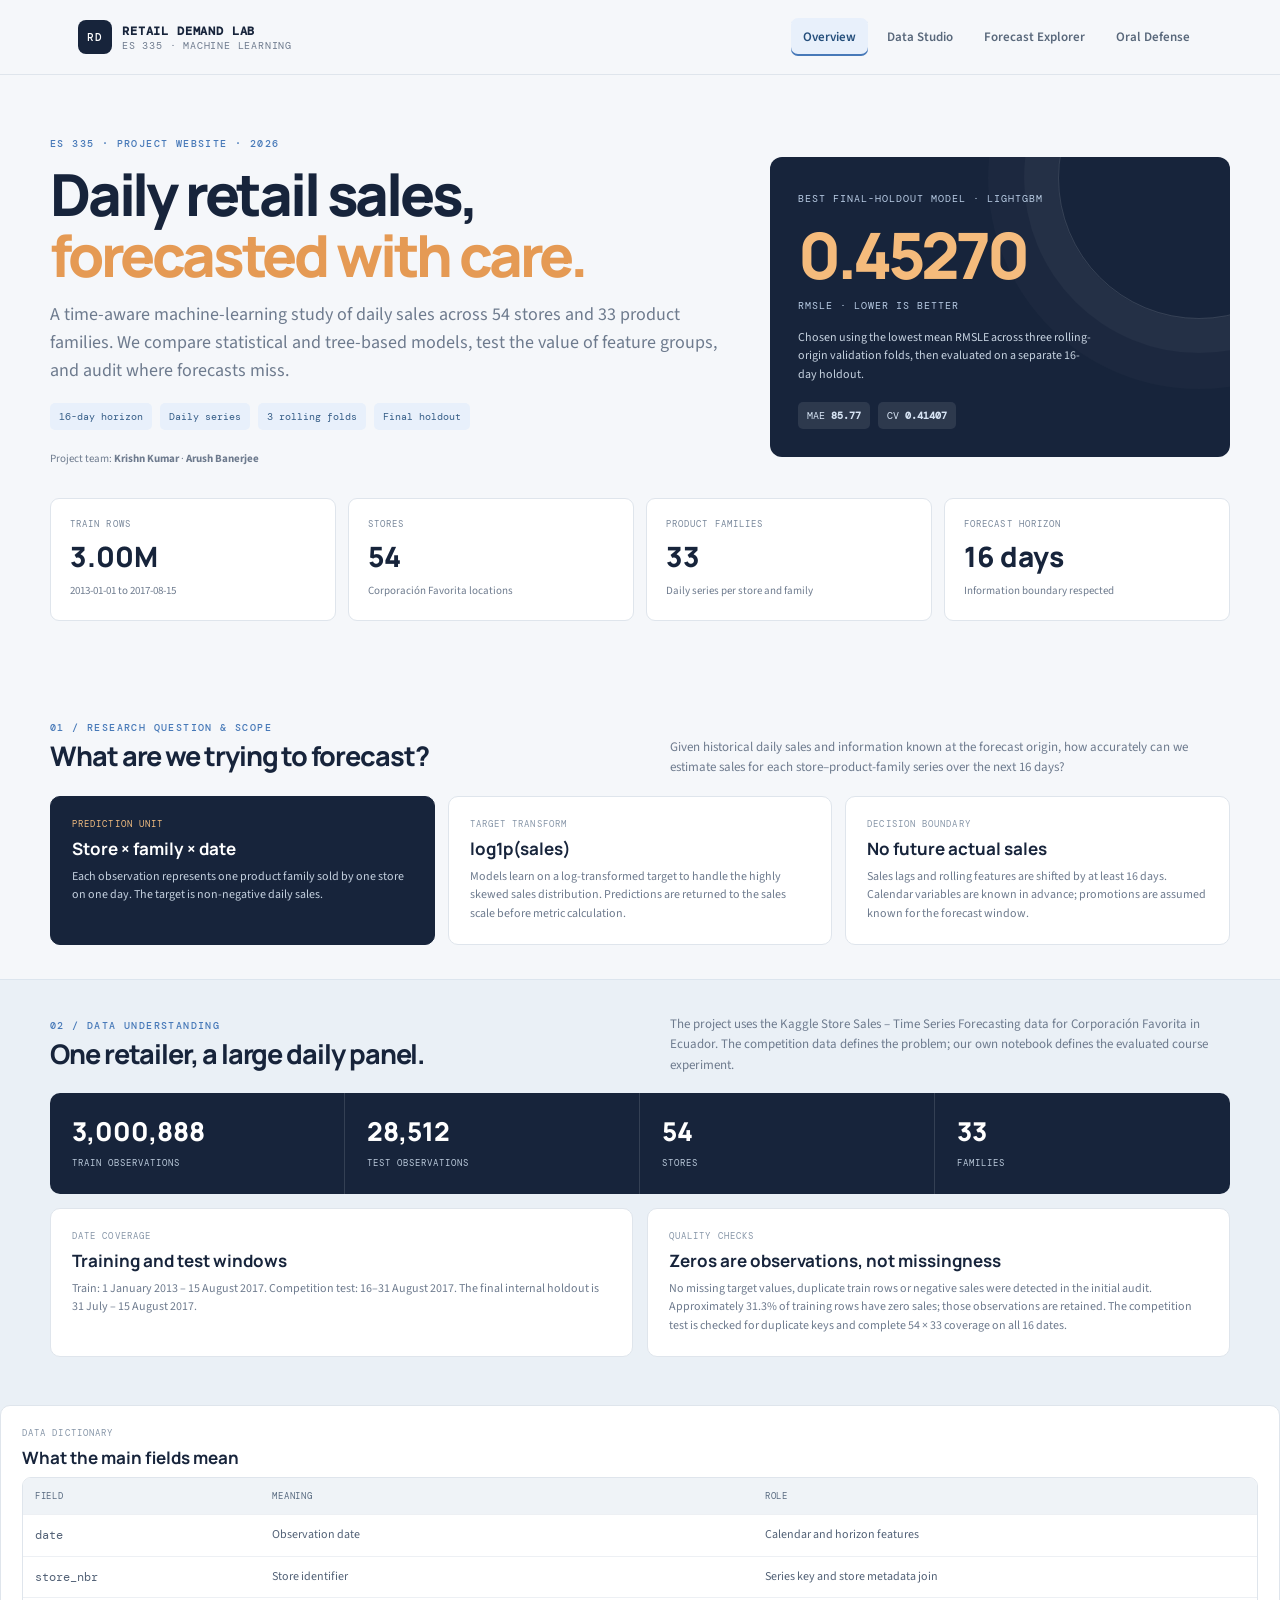
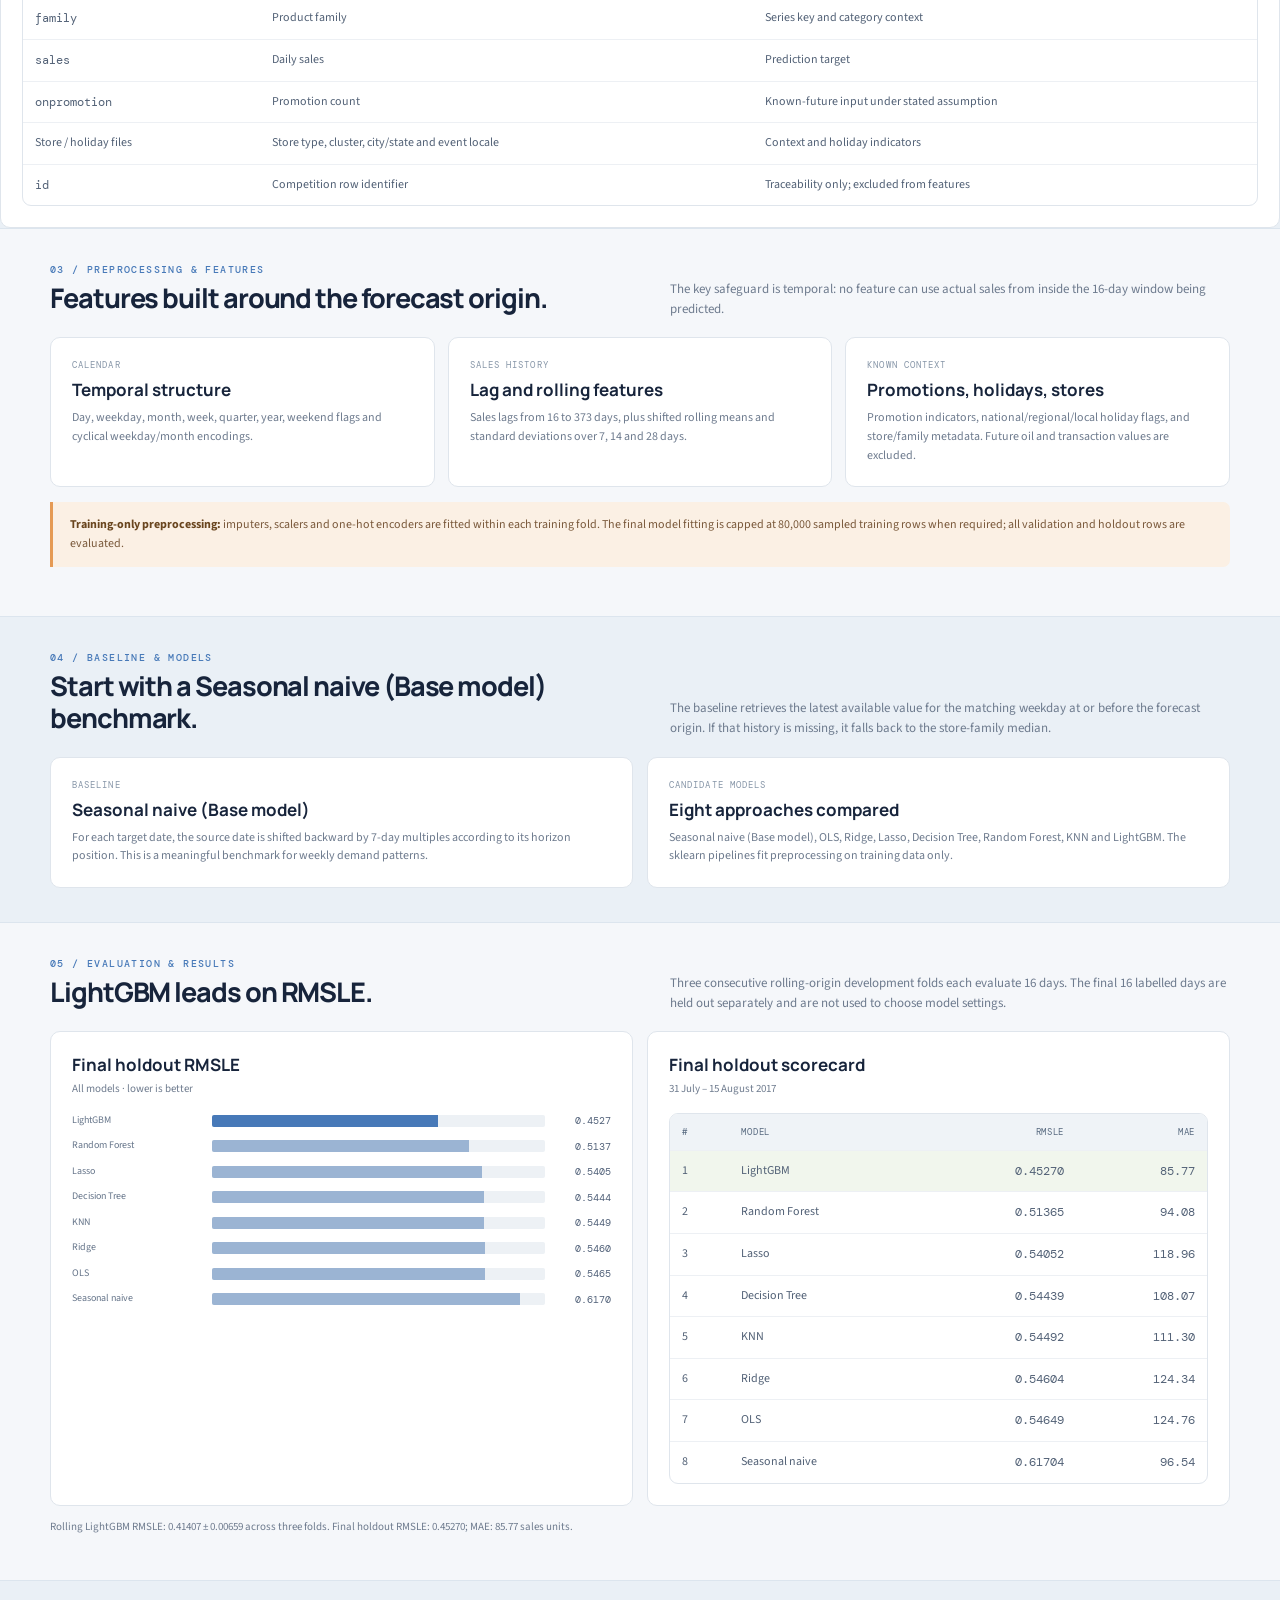
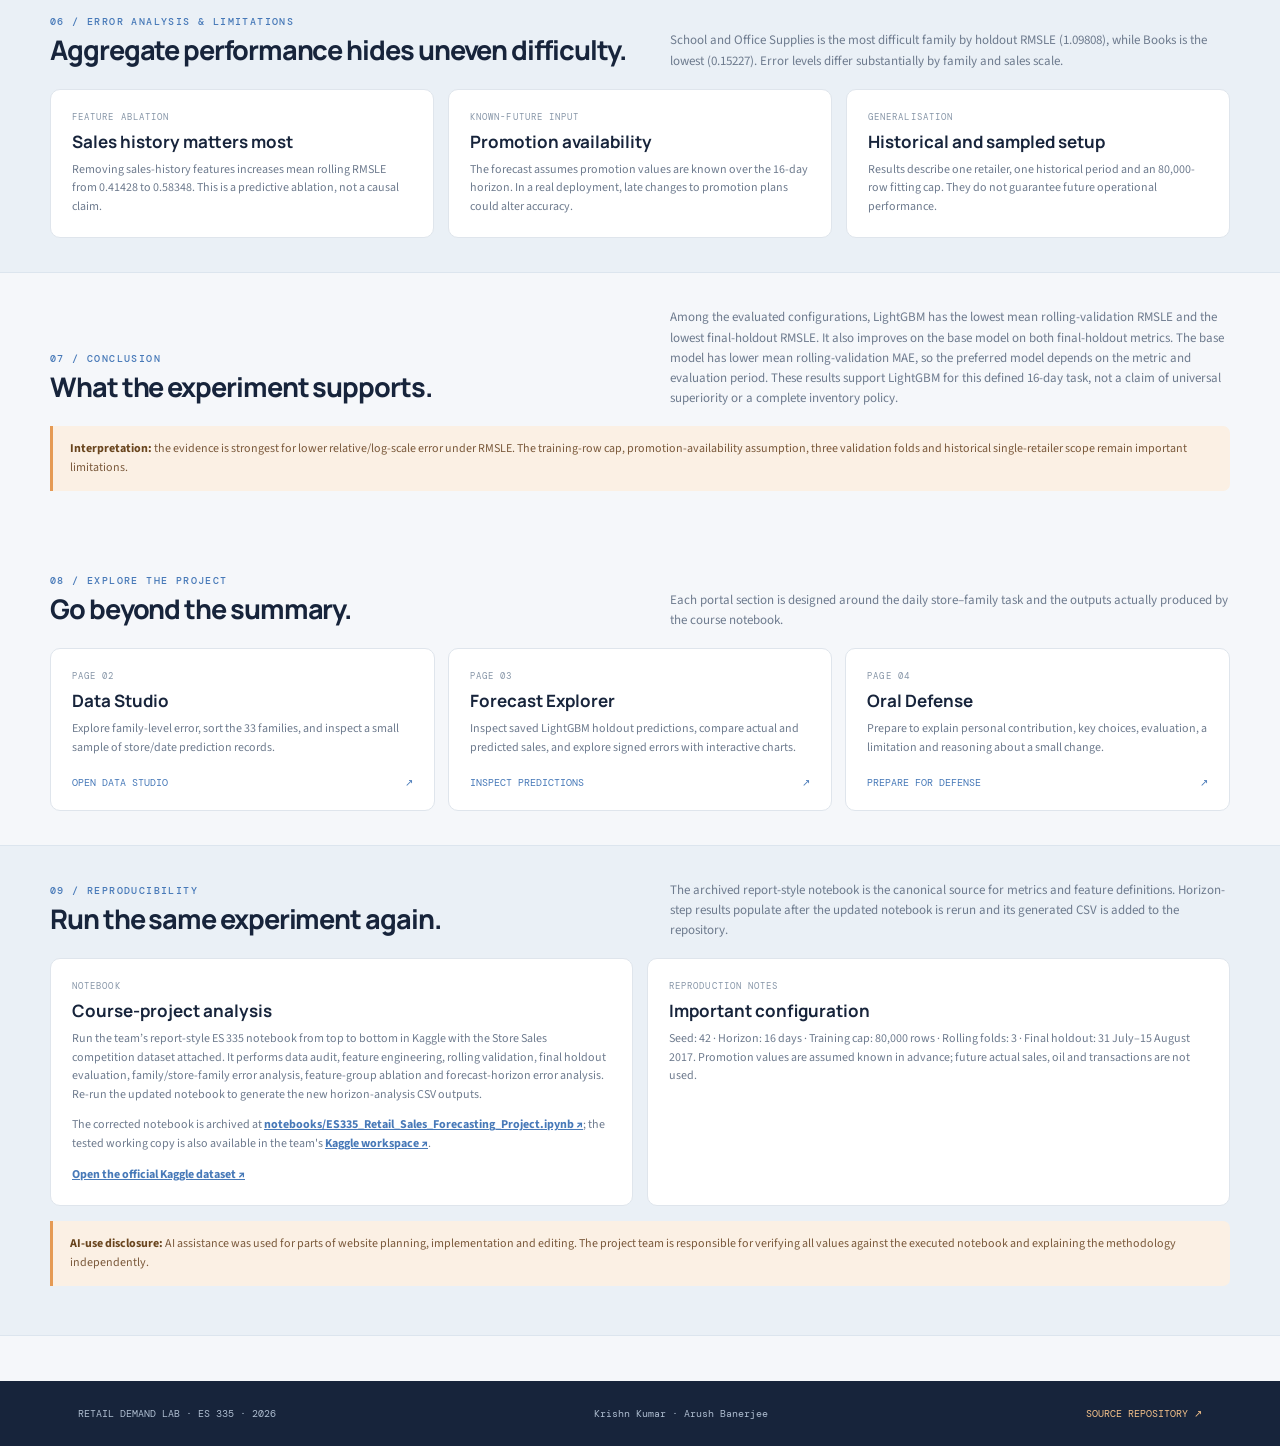
==== commit 24378a30: "Update ES 335 overview, defense and forecast explorer" ====
--- a/index.html
+++ b/index.html
@@ -3,11 +3,11 @@
 <header class="site-header"><div class="header-inner"><a class="brand" href="./"><span class="brand-mark">RD</span><span>RETAIL DEMAND LAB<small>ES 335 · MACHINE LEARNING</small></span></a><button class="menu-toggle" id="menuToggle">Menu</button><nav class="nav-links" id="navLinks"><a class="active" href="./">Overview</a><a href="studio/">Data Studio</a><a href="predictor/">Forecast Explorer</a><a href="qna/">Oral Defense</a></nav></div></header>
 <main><section class="container page-hero"><div class="hero-grid"><div><div class="eyebrow">ES 335 · PROJECT WEBSITE · 2026</div><h1 class="page-title">Daily retail sales,<br><em>forecasted with care.</em></h1><p class="lede">A time-aware machine-learning study of daily sales across 54 stores and 33 product families. We compare statistical and tree-based models, test the value of feature groups, and audit where forecasts miss.</p><div class="pill-row"><span class="pill">16-day horizon</span><span class="pill">Daily series</span><span class="pill">3 rolling folds</span><span class="pill">Final holdout</span></div><p class="small muted" style="margin-top:20px">Project team: <strong>Krishn Kumar</strong> · <strong>Arush Banerjee</strong></p></div><div class="hero-panel"><label>BEST FINAL-HOLDOUT MODEL · LIGHTGBM</label><div class="hero-stat" id="homeRmsle">0.45270</div><label>RMSLE · LOWER IS BETTER</label><p>Chosen using the lowest mean RMSLE across three rolling-origin validation folds, then evaluated on a separate 16-day holdout.</p><div class="pill-row"><span class="pill dark">MAE <b id="homeMae">85.77</b></span><span class="pill dark">CV <b id="homeCv">0.41407</b></span></div></div></div><div class="kpi-grid"><div class="kpi"><label>TRAIN ROWS</label><strong>3.00M</strong><small>2013-01-01 to 2017-08-15</small></div><div class="kpi"><label>STORES</label><strong>54</strong><small>Corporación Favorita locations</small></div><div class="kpi"><label>PRODUCT FAMILIES</label><strong id="homeFamilies">33</strong><small>Daily series per store and family</small></div><div class="kpi"><label>FORECAST HORIZON</label><strong>16 days</strong><small>Information boundary respected</small></div></div></section>
 <section class="container section"><div class="section-head"><div><div class="eyebrow">01 / RESEARCH QUESTION & SCOPE</div><h2>What are we trying to forecast?</h2></div><p>Given historical daily sales and information known at the forecast origin, how accurately can we estimate sales for each store–product-family series over the next 16 days?</p></div><div class="card-grid"><article class="card dark-card"><div class="card-kicker">PREDICTION UNIT</div><h3>Store × family × date</h3><p>Each observation represents one product family sold by one store on one day. The target is non-negative daily sales.</p></article><article class="card"><div class="card-kicker">TARGET TRANSFORM</div><h3>log1p(sales)</h3><p>Models learn on a log-transformed target to handle the highly skewed sales distribution. Predictions are returned to the sales scale before metric calculation.</p></article><article class="card"><div class="card-kicker">DECISION BOUNDARY</div><h3>No future actual sales</h3><p>Sales lags and rolling features are shifted by at least 16 days. Calendar variables are known in advance; promotions are assumed known for the forecast window.</p></article></div></section>
-<section class="section-band"><div class="container section"><div class="section-head"><div><div class="eyebrow">02 / DATA UNDERSTANDING</div><h2>One retailer, a large daily panel.</h2></div><p>The project uses the Kaggle Store Sales – Time Series Forecasting data for Corporación Favorita in Ecuador. The competition data defines the problem; our own notebook defines the evaluated course experiment.</p></div><div class="data-strip"><div><strong>3,000,888</strong><span>TRAIN OBSERVATIONS</span></div><div><strong>28,512</strong><span>TEST OBSERVATIONS</span></div><div><strong>54</strong><span>STORES</span></div><div><strong>33</strong><span>FAMILIES</span></div></div><div class="two-col" style="margin-top:14px"><article class="card"><div class="card-kicker">DATE COVERAGE</div><h3>Training and test windows</h3><p>Train: 1 January 2013 – 15 August 2017. Competition test: 16–31 August 2017. The final internal holdout is 31 July – 15 August 2017.</p></article><article class="card"><div class="card-kicker">QUALITY CHECKS</div><h3>Zeros are observations, not missingness</h3><p>No missing target values, duplicate train rows or negative sales were detected in the initial audit. Approximately 31.3% of training rows have zero sales; those observations are retained.</p></article></div></div></section>
+<section class="section-band"><div class="container section"><div class="section-head"><div><div class="eyebrow">02 / DATA UNDERSTANDING</div><h2>One retailer, a large daily panel.</h2></div><p>The project uses the Kaggle Store Sales – Time Series Forecasting data for Corporación Favorita in Ecuador. The competition data defines the problem; our own notebook defines the evaluated course experiment.</p></div><div class="data-strip"><div><strong>3,000,888</strong><span>TRAIN OBSERVATIONS</span></div><div><strong>28,512</strong><span>TEST OBSERVATIONS</span></div><div><strong>54</strong><span>STORES</span></div><div><strong>33</strong><span>FAMILIES</span></div></div><div class="two-col" style="margin-top:14px"><article class="card"><div class="card-kicker">DATE COVERAGE</div><h3>Training and test windows</h3><p>Train: 1 January 2013 – 15 August 2017. Competition test: 16–31 August 2017. The final internal holdout is 31 July – 15 August 2017.</p></article><article class="card"><div class="card-kicker">QUALITY CHECKS</div><h3>Zeros are observations, not missingness</h3><p>No missing target values, duplicate train rows or negative sales were detected in the initial audit. Approximately 31.3% of training rows have zero sales; those observations are retained. The competition test is checked for duplicate keys and complete 54 × 33 coverage on all 16 dates.</p></article></div></div><div class="card" style="margin-top:14px"><div class="card-kicker">DATA DICTIONARY</div><h3>What the main fields mean</h3><div class="table-wrap"><table><thead><tr><th>Field</th><th>Meaning</th><th>Role</th></tr></thead><tbody><tr><td class="mono">date</td><td>Observation date</td><td>Calendar and horizon features</td></tr><tr><td class="mono">store_nbr</td><td>Store identifier</td><td>Series key and store metadata join</td></tr><tr><td class="mono">family</td><td>Product family</td><td>Series key and category context</td></tr><tr><td class="mono">sales</td><td>Daily sales</td><td>Prediction target</td></tr><tr><td class="mono">onpromotion</td><td>Promotion count</td><td>Known-future input under stated assumption</td></tr><tr><td>Store / holiday files</td><td>Store type, cluster, city/state and event locale</td><td>Context and holiday indicators</td></tr><tr><td class="mono">id</td><td>Competition row identifier</td><td>Traceability only; excluded from features</td></tr></tbody></table></div></div></section>
 <section class="container section"><div class="section-head"><div><div class="eyebrow">03 / PREPROCESSING & FEATURES</div><h2>Features built around the forecast origin.</h2></div><p>The key safeguard is temporal: no feature can use actual sales from inside the 16-day window being predicted.</p></div><div class="card-grid"><article class="card"><div class="card-kicker">CALENDAR</div><h3>Temporal structure</h3><p>Day, weekday, month, week, quarter, year, weekend flags and cyclical weekday/month encodings.</p></article><article class="card"><div class="card-kicker">SALES HISTORY</div><h3>Lag and rolling features</h3><p>Sales lags from 16 to 373 days, plus shifted rolling means and standard deviations over 7, 14 and 28 days.</p></article><article class="card"><div class="card-kicker">KNOWN CONTEXT</div><h3>Promotions, holidays, stores</h3><p>Promotion indicators, national/regional/local holiday flags, and store/family metadata. Future oil and transaction values are excluded.</p></article></div><div class="callout"><strong>Training-only preprocessing:</strong> imputers, scalers and one-hot encoders are fitted within each training fold. The final model fitting is capped at 80,000 sampled training rows when required; all validation and holdout rows are evaluated.</div></section>
-<section class="section-band"><div class="container section"><div class="section-head"><div><div class="eyebrow">04 / BASELINE & MODELS</div><h2>Start with a seasonal-naive benchmark.</h2></div><p>The baseline retrieves the latest available value for the matching weekday at or before the forecast origin. If that history is missing, it falls back to the store-family median.</p></div><div class="two-col"><article class="card"><div class="card-kicker">BASELINE</div><h3>Seasonal naive</h3><p>For each target date, the source date is shifted backward by 7-day multiples according to its horizon position. This is a meaningful benchmark for weekly demand patterns.</p></article><article class="card"><div class="card-kicker">CANDIDATE MODELS</div><h3>Eight approaches compared</h3><p>Seasonal naive, OLS, Ridge, Lasso, Decision Tree, Random Forest, KNN and LightGBM. The sklearn pipelines fit preprocessing on training data only.</p></article></div></div></section>
+<section class="section-band"><div class="container section"><div class="section-head"><div><div class="eyebrow">04 / BASELINE & MODELS</div><h2>Start with a Seasonal naive (Base model) benchmark.</h2></div><p>The baseline retrieves the latest available value for the matching weekday at or before the forecast origin. If that history is missing, it falls back to the store-family median.</p></div><div class="two-col"><article class="card"><div class="card-kicker">BASELINE</div><h3>Seasonal naive (Base model)</h3><p>For each target date, the source date is shifted backward by 7-day multiples according to its horizon position. This is a meaningful benchmark for weekly demand patterns.</p></article><article class="card"><div class="card-kicker">CANDIDATE MODELS</div><h3>Eight approaches compared</h3><p>Seasonal naive (Base model), OLS, Ridge, Lasso, Decision Tree, Random Forest, KNN and LightGBM. The sklearn pipelines fit preprocessing on training data only.</p></article></div></div></section>
 <section class="container section"><div class="section-head"><div><div class="eyebrow">05 / EVALUATION & RESULTS</div><h2>LightGBM leads on RMSLE.</h2></div><p>Three consecutive rolling-origin development folds each evaluate 16 days. The final 16 labelled days are held out separately and are not used to choose model settings.</p></div><div class="two-col"><article class="chart-card"><h3 class="chart-title">Final holdout RMSLE</h3><p class="chart-subtitle">All models · lower is better</p><div class="bars" id="homeModelBars"></div></article><article class="chart-card"><h3 class="chart-title">Final holdout scorecard</h3><p class="chart-subtitle">31 July – 15 August 2017</p><div class="table-wrap"><table><thead><tr><th>#</th><th>Model</th><th style="text-align:right">RMSLE</th><th style="text-align:right">MAE</th></tr></thead><tbody id="homeModelTable"></tbody></table></div></article></div><p class="small muted" style="margin-top:12px">Rolling LightGBM RMSLE: 0.41407 ± 0.00659 across three folds. Final holdout RMSLE: 0.45270; MAE: 85.77 sales units.</p></section>
 <section class="section-band"><div class="container section"><div class="section-head"><div><div class="eyebrow">06 / ERROR ANALYSIS & LIMITATIONS</div><h2>Aggregate performance hides uneven difficulty.</h2></div><p>School and Office Supplies is the most difficult family by holdout RMSLE (1.09808), while Books is the lowest (0.15227). Error levels differ substantially by family and sales scale.</p></div><div class="three-col"><article class="card"><div class="card-kicker">FEATURE ABLATION</div><h3>Sales history matters most</h3><p>Removing sales-history features increases mean rolling RMSLE from 0.41428 to 0.58348. This is a predictive ablation, not a causal claim.</p></article><article class="card"><div class="card-kicker">KNOWN-FUTURE INPUT</div><h3>Promotion availability</h3><p>The forecast assumes promotion values are known over the 16-day horizon. In a real deployment, late changes to promotion plans could alter accuracy.</p></article><article class="card"><div class="card-kicker">GENERALISATION</div><h3>Historical and sampled setup</h3><p>Results describe one retailer, one historical period and an 80,000-row fitting cap. They do not guarantee future operational performance.</p></article></div></div></section>
-<section class="container section"><div class="section-head"><div><div class="eyebrow">07 / EXPLORE THE PROJECT</div><h2>Go beyond the summary.</h2></div><p>Each portal section is designed around the daily store–family task and the outputs actually produced by the course notebook.</p></div><div class="card-grid"><a class="card link-card" href="studio/"><div class="card-kicker">PAGE 02</div><h3>Data Studio</h3><p>Explore family-level error, sort the 33 families, and inspect a small sample of store/date prediction records.</p><div class="link-arrow">OPEN DATA STUDIO <span>↗</span></div></a><a class="card link-card" href="predictor/"><div class="card-kicker">PAGE 03</div><h3>Forecast Explorer</h3><p>Inspect a stored LightGBM holdout prediction, compare it with actual sales, and test an absolute-error tolerance.</p><div class="link-arrow">INSPECT PREDICTIONS <span>↗</span></div></a><a class="card link-card" href="qna/"><div class="card-kicker">PAGE 04</div><h3>Oral Defense</h3><p>Search project-specific questions on problem formulation, leakage, validation, metrics, results and limitations.</p><div class="link-arrow">PREPARE FOR DEFENSE <span>↗</span></div></a></div></section>
-<section class="section-band"><div class="container section"><div class="section-head"><div><div class="eyebrow">08 / REPRODUCIBILITY</div><h2>Run the same experiment again.</h2></div><p>The executed report-style notebook is the canonical source for the metrics and feature definitions shown on this site.</p></div><div class="two-col"><article class="card"><div class="card-kicker">NOTEBOOK</div><h3>Course-project analysis</h3><p>Run the team’s report-style ES 335 notebook from top to bottom in Kaggle with the Store Sales competition dataset attached. It performs data audit, feature engineering, rolling validation, final holdout evaluation, family error analysis and feature ablation.</p><p class="small muted" style="margin-top:12px">The tested notebook is available in the team's <a href="https://www.kaggle.com/code/krishn9656/notebook3b38d5a9f8" style="color:#4779b8;font-weight:700">Kaggle workspace ↗</a>. The `.ipynb` source is not yet committed here; export it using File → Download Notebook to archive the full source in this repository.</p><p style="margin-top:12px"><a href="https://www.kaggle.com/competitions/store-sales-time-series-forecasting" style="color:#4779b8;font-weight:700">Open the official Kaggle dataset ↗</a></p></article><article class="card"><div class="card-kicker">REPRODUCTION NOTES</div><h3>Important configuration</h3><p>Seed: 42 · Horizon: 16 days · Training cap: 80,000 rows · Rolling folds: 3 · Final holdout: 31 July–15 August 2017. Promotion values are assumed known in advance; future actual sales, oil and transactions are not used.</p></article></div><div class="callout"><strong>AI-use disclosure:</strong> AI assistance was used for parts of website planning, implementation and editing. The project team is responsible for verifying all values against the executed notebook and explaining the methodology independently.</div></div></section>
-</main><footer class="footer"><div class="footer-inner"><span>RETAIL DEMAND LAB · ES 335 · 2026</span><span>Krishn Kumar · Arush Banerjee</span><a href="https://github.com/penguincrazy/retail-sales-forecasting">SOURCE REPOSITORY ↗</a></div></footer><script src="portal.js"></script></body></html>+<section class="container section" id="conclusion"><div class="section-head"><div><div class="eyebrow">07 / CONCLUSION</div><h2>What the experiment supports.</h2></div><p>Among the evaluated configurations, LightGBM has the lowest mean rolling-validation RMSLE and the lowest final-holdout RMSLE. It also improves on the base model on both final-holdout metrics. The base model has lower mean rolling-validation MAE, so the preferred model depends on the metric and evaluation period. These results support LightGBM for this defined 16-day task, not a claim of universal superiority or a complete inventory policy.</p></div><div class="callout"><strong>Interpretation:</strong> the evidence is strongest for lower relative/log-scale error under RMSLE. The training-row cap, promotion-availability assumption, three validation folds and historical single-retailer scope remain important limitations.</div></section><section class="container section"><div class="section-head"><div><div class="eyebrow">08 / EXPLORE THE PROJECT</div><h2>Go beyond the summary.</h2></div><p>Each portal section is designed around the daily store–family task and the outputs actually produced by the course notebook.</p></div><div class="card-grid"><a class="card link-card" href="studio/"><div class="card-kicker">PAGE 02</div><h3>Data Studio</h3><p>Explore family-level error, sort the 33 families, and inspect a small sample of store/date prediction records.</p><div class="link-arrow">OPEN DATA STUDIO <span>↗</span></div></a><a class="card link-card" href="predictor/"><div class="card-kicker">PAGE 03</div><h3>Forecast Explorer</h3><p>Inspect saved LightGBM holdout predictions, compare actual and predicted sales, and explore signed errors with interactive charts.</p><div class="link-arrow">INSPECT PREDICTIONS <span>↗</span></div></a><a class="card link-card" href="qna/"><div class="card-kicker">PAGE 04</div><h3>Oral Defense</h3><p>Prepare to explain personal contribution, key choices, evaluation, a limitation and reasoning about a small change.</p><div class="link-arrow">PREPARE FOR DEFENSE <span>↗</span></div></a></div></section>
+<section class="section-band"><div class="container section"><div class="section-head"><div><div class="eyebrow">09 / REPRODUCIBILITY</div><h2>Run the same experiment again.</h2></div><p>The archived report-style notebook is the canonical source for metrics and feature definitions. Horizon-step results populate after the updated notebook is rerun and its generated CSV is added to the repository.</p></div><div class="two-col"><article class="card"><div class="card-kicker">NOTEBOOK</div><h3>Course-project analysis</h3><p>Run the team’s report-style ES 335 notebook from top to bottom in Kaggle with the Store Sales competition dataset attached. It performs data audit, feature engineering, rolling validation, final holdout evaluation, family/store-family error analysis, feature-group ablation and forecast-horizon error analysis. Re-run the updated notebook to generate the new horizon-analysis CSV outputs.</p><p class="small muted" style="margin-top:12px">The corrected notebook is archived at <a href="notebooks/ES335_Retail_Sales_Forecasting_Project.ipynb" style="color:#4779b8;font-weight:700">notebooks/ES335_Retail_Sales_Forecasting_Project.ipynb ↗</a>; the tested working copy is also available in the team's <a href="https://www.kaggle.com/code/krishn9656/notebook3b38d5a9f8" style="color:#4779b8;font-weight:700">Kaggle workspace ↗</a>.</p><p style="margin-top:12px"><a href="https://www.kaggle.com/competitions/store-sales-time-series-forecasting" style="color:#4779b8;font-weight:700">Open the official Kaggle dataset ↗</a></p></article><article class="card"><div class="card-kicker">REPRODUCTION NOTES</div><h3>Important configuration</h3><p>Seed: 42 · Horizon: 16 days · Training cap: 80,000 rows · Rolling folds: 3 · Final holdout: 31 July–15 August 2017. Promotion values are assumed known in advance; future actual sales, oil and transactions are not used.</p></article></div><div class="callout"><strong>AI-use disclosure:</strong> AI assistance was used for parts of website planning, implementation and editing. The project team is responsible for verifying all values against the executed notebook and explaining the methodology independently.</div></div></section>
+</main><footer class="footer"><div class="footer-inner"><span>RETAIL DEMAND LAB · ES 335 · 2026</span><span>Krishn Kumar · Arush Banerjee</span><a href="https://github.com/penguincrazy/retail-sales-forecasting">SOURCE REPOSITORY ↗</a></div></footer><script src="portal.js?v=es335-rubric-20261117-1"></script></body></html>
--- a/portal.css
+++ b/portal.css
@@ -15,3 +15,56 @@
 @media(max-width:560px){.container,.header-inner,.footer-inner{padding-left:18px;padding-right:18px}.page-hero{padding:42px 0 24px}.page-title{font-size:39px}.lede{font-size:15px}.card-grid,.three-col{grid-template-columns:1fr}.kpi-grid{gap:8px}.kpi{padding:13px}.kpi strong{font-size:23px}.bar-row{grid-template-columns:104px 1fr 52px;gap:7px}.detail-grid{grid-template-columns:1fr 1fr}.footer-inner{align-items:flex-start;flex-direction:column}.data-strip strong{font-size:22px}}
 
 .download-btn{border:1px solid #cbd6e4;background:white;color:#315d8f;border-radius:7px;padding:10px 13px;font:10px var(--mono);cursor:pointer;white-space:nowrap}.download-btn:hover{background:var(--blue-soft);border-color:#9bb9dd}
+
+
+/* Forecast Explorer diagnostics */
+.forecast-diagnostics{padding:24px}
+.forecast-controls{align-items:end;gap:12px}
+.forecast-controls .control{flex:1 1 170px;min-width:155px}
+.forecast-controls .download-btn{margin-left:auto}
+.forecast-stat-grid{display:grid;grid-template-columns:repeat(4,1fr);gap:10px;margin:18px 0 26px}
+.forecast-stat{padding:16px 17px;border:1px solid #e0e7ef;border-radius:9px;background:linear-gradient(145deg,#f8fbff,#fff)}
+.forecast-stat span{display:block;font:9px var(--mono);letter-spacing:.1em;color:#7b8ca1}
+.forecast-stat strong{display:block;font:800 25px var(--display);letter-spacing:-.04em;color:var(--navy);margin:7px 0 2px;font-variant-numeric:tabular-nums}
+.forecast-stat small{font-size:10px;color:var(--muted)}
+.forecast-chart-heading,.forecast-table-head{display:flex;justify-content:space-between;align-items:end;gap:16px;flex-wrap:wrap;margin:24px 0 12px}
+.forecast-chart-heading h3,.forecast-table-head h3{font:750 19px var(--display);letter-spacing:-.03em;margin:4px 0 0;color:var(--navy)}
+.forecast-legend{display:flex;gap:14px;flex-wrap:wrap;color:#6d7c90;font-size:10px}
+.forecast-legend span{display:inline-flex;align-items:center;gap:6px}
+.legend-dot{width:9px;height:9px;display:inline-block;border-radius:50%;background:#4779b8}
+.legend-dot.over{background:#e59a54}
+.legend-dot.exact{background:#6b9c80}
+.legend-line{width:18px;height:0;border-top:2px dashed #d99b5d;display:inline-block}
+.forecast-svg-wrap{background:#fff;border:1px solid #e1e8f0;border-radius:10px;padding:9px 10px;overflow:hidden}
+#predViz{display:block;width:100%;height:auto;min-height:300px}
+#predViz .axis-label{font:10px var(--mono);fill:#718197}
+#predViz .axis-title{font:10px var(--mono);letter-spacing:.08em;fill:#61748a}
+#predViz .row-label{font:11px var(--mono);fill:#5e6e82}
+#predViz .bar-value{font:10px var(--mono);fill:#718197}
+#predViz .forecast-point{cursor:pointer;outline:none}
+#predViz .point-core{fill:#4779b8;stroke:#fff;stroke-width:2}
+#predViz .forecast-point.over .point-core{fill:#e59a54}
+#predViz .forecast-point.exact .point-core{fill:#6b9c80}
+#predViz .point-halo{fill:#4779b8;opacity:0}
+#predViz .forecast-point.selected .point-halo{opacity:.17}
+#predViz .forecast-point:focus .point-halo{opacity:.24;stroke:#17243b;stroke-width:1}
+#predViz .error-bar{fill:#4779b8;opacity:.88}
+#predViz .forecast-point.over .error-bar{fill:#e59a54}
+#predViz .forecast-point.exact .error-bar{fill:#6b9c80}
+#predViz .actual-bar{fill:#4779b8;opacity:.88}
+#predViz .pred-bar{fill:#e59a54;opacity:.9}
+#predViz .forecast-point.selected rect{stroke:#17243b;stroke-width:2}
+.forecast-insight{margin:13px 2px 19px;padding:13px 15px;background:#f2f6fb;border-left:3px solid var(--blue);border-radius:0 7px 7px 0;color:#52677f;font-size:12px}
+.forecast-observation-table table{min-width:760px}
+.forecast-observation{cursor:pointer}
+.forecast-observation:hover td{background:#f5f8fc}
+.forecast-observation.active td{background:#edf4fc}
+.forecast-observation:focus{outline:2px solid #8bb0da;outline-offset:-2px}
+.forecast-observation td.positive{color:#2f679c;font-weight:700}
+.forecast-observation td.negative{color:#b36c31;font-weight:700}
+.direction-tag{display:inline-flex;padding:4px 7px;border-radius:5px;font:9px var(--mono);background:#edf4fc;color:#376b9f}
+.direction-tag.over{background:#fbf0e4;color:#a56c36}
+.direction-tag.exact{background:#edf5ec;color:#4d7856}
+.forecast-note{font-size:10px;line-height:1.6;color:#78879a;margin:15px 2px 0}
+@media(max-width:850px){.forecast-stat-grid{grid-template-columns:repeat(2,1fr)}.forecast-controls .download-btn{margin-left:0}}
+@media(max-width:560px){.forecast-diagnostics{padding:15px}.forecast-stat-grid{gap:7px}.forecast-stat{padding:12px}.forecast-stat strong{font-size:20px}.forecast-svg-wrap{padding:3px}}
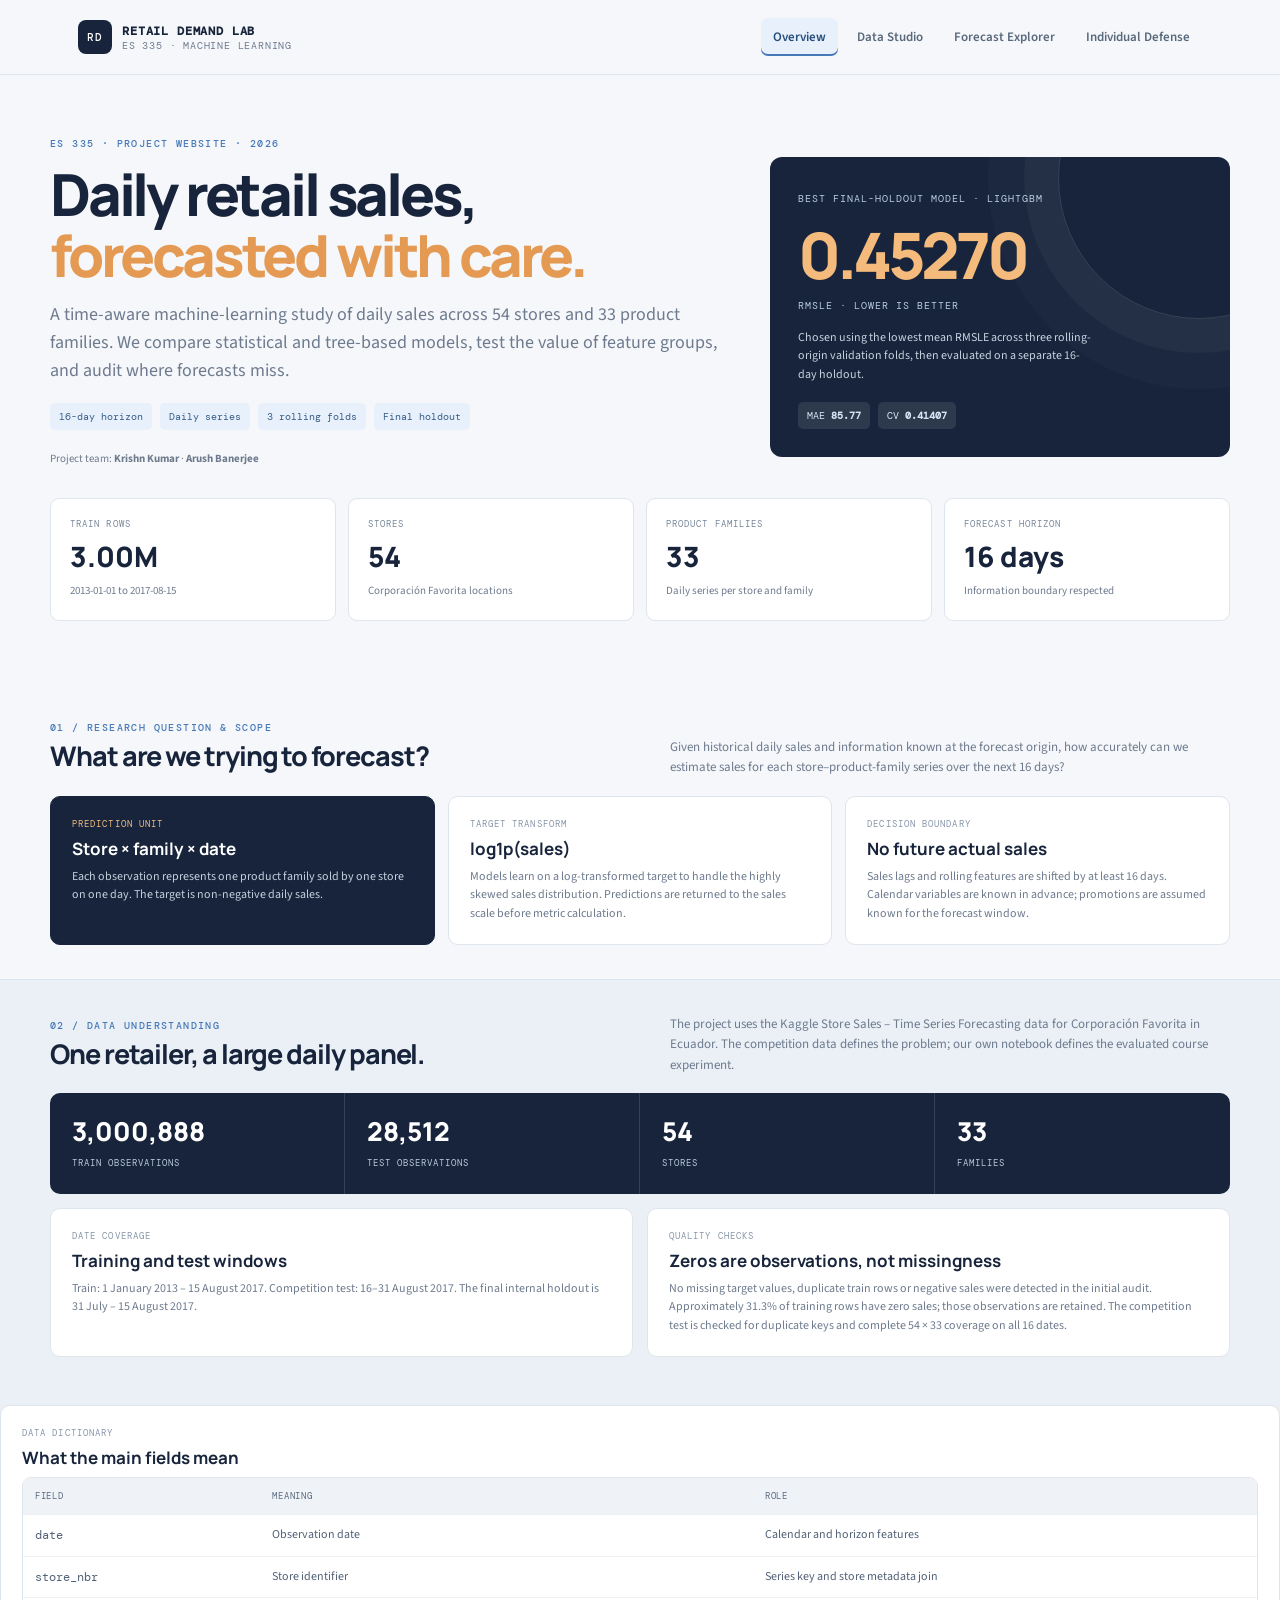
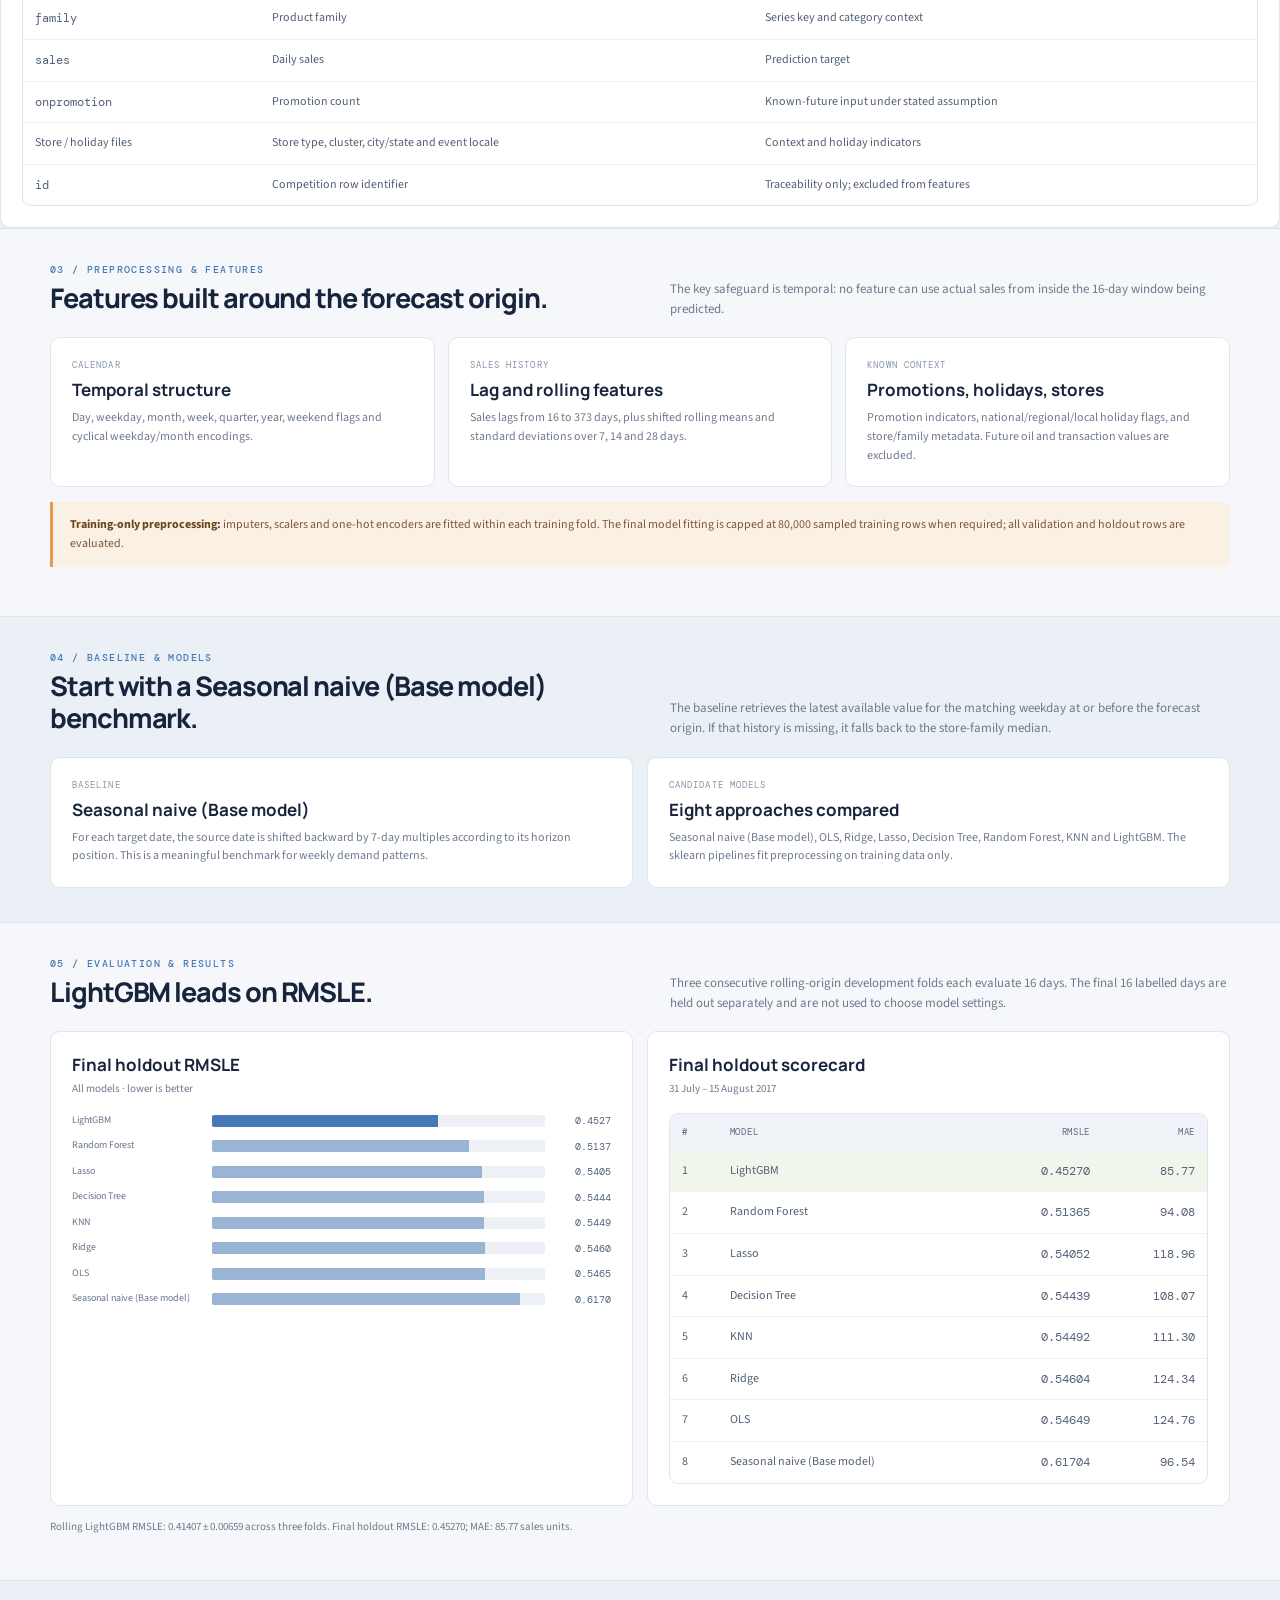
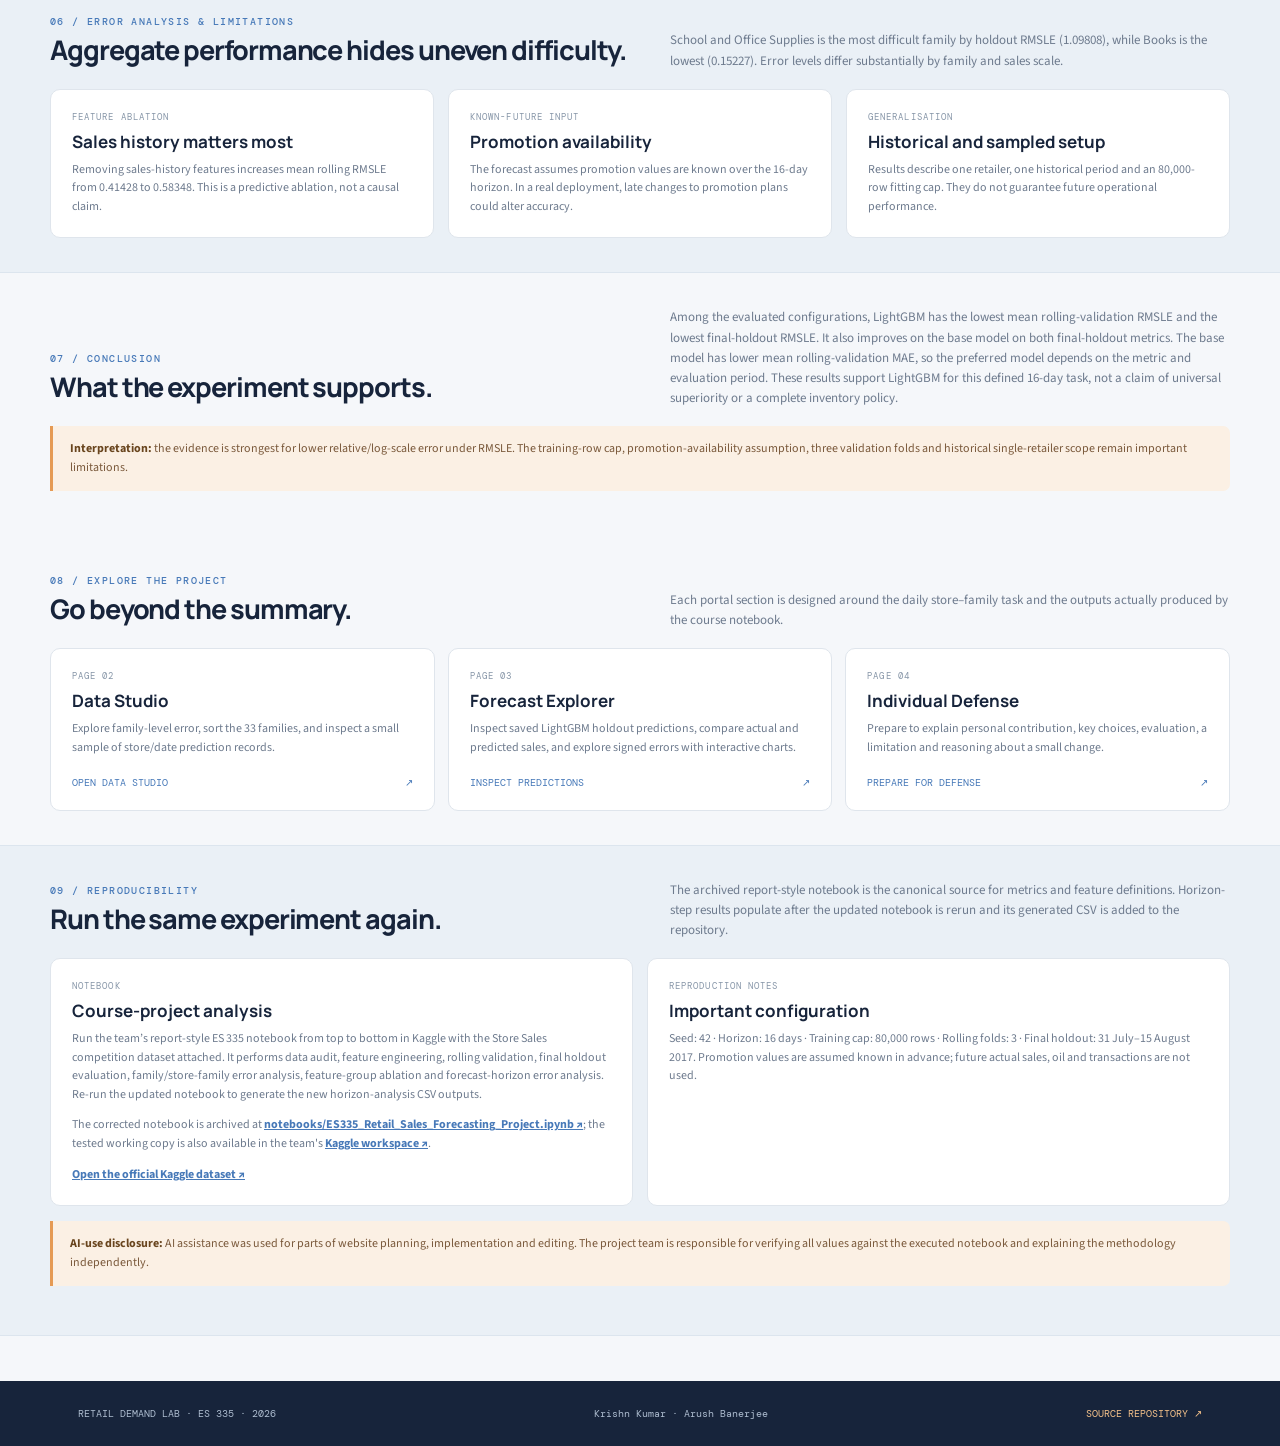
==== commit c7e83ce7: "Rename site navigation to Individual Defense" ====
--- a/index.html
+++ b/index.html
@@ -1,6 +1,6 @@
 <!doctype html><html lang="en"><head><meta charset="utf-8"><meta name="viewport" content="width=device-width,initial-scale=1"><title>Retail Demand Lab | ES 335</title><meta name="description" content="Daily retail sales forecasting and feature analysis for the Corporación Favorita Store Sales dataset."><link rel="stylesheet" href="portal.css"></head>
 <body data-page="home" data-base="data">
-<header class="site-header"><div class="header-inner"><a class="brand" href="./"><span class="brand-mark">RD</span><span>RETAIL DEMAND LAB<small>ES 335 · MACHINE LEARNING</small></span></a><button class="menu-toggle" id="menuToggle">Menu</button><nav class="nav-links" id="navLinks"><a class="active" href="./">Overview</a><a href="studio/">Data Studio</a><a href="predictor/">Forecast Explorer</a><a href="qna/">Oral Defense</a></nav></div></header>
+<header class="site-header"><div class="header-inner"><a class="brand" href="./"><span class="brand-mark">RD</span><span>RETAIL DEMAND LAB<small>ES 335 · MACHINE LEARNING</small></span></a><button class="menu-toggle" id="menuToggle">Menu</button><nav class="nav-links" id="navLinks"><a class="active" href="./">Overview</a><a href="studio/">Data Studio</a><a href="predictor/">Forecast Explorer</a><a href="qna/">Individual Defense</a></nav></div></header>
 <main><section class="container page-hero"><div class="hero-grid"><div><div class="eyebrow">ES 335 · PROJECT WEBSITE · 2026</div><h1 class="page-title">Daily retail sales,<br><em>forecasted with care.</em></h1><p class="lede">A time-aware machine-learning study of daily sales across 54 stores and 33 product families. We compare statistical and tree-based models, test the value of feature groups, and audit where forecasts miss.</p><div class="pill-row"><span class="pill">16-day horizon</span><span class="pill">Daily series</span><span class="pill">3 rolling folds</span><span class="pill">Final holdout</span></div><p class="small muted" style="margin-top:20px">Project team: <strong>Krishn Kumar</strong> · <strong>Arush Banerjee</strong></p></div><div class="hero-panel"><label>BEST FINAL-HOLDOUT MODEL · LIGHTGBM</label><div class="hero-stat" id="homeRmsle">0.45270</div><label>RMSLE · LOWER IS BETTER</label><p>Chosen using the lowest mean RMSLE across three rolling-origin validation folds, then evaluated on a separate 16-day holdout.</p><div class="pill-row"><span class="pill dark">MAE <b id="homeMae">85.77</b></span><span class="pill dark">CV <b id="homeCv">0.41407</b></span></div></div></div><div class="kpi-grid"><div class="kpi"><label>TRAIN ROWS</label><strong>3.00M</strong><small>2013-01-01 to 2017-08-15</small></div><div class="kpi"><label>STORES</label><strong>54</strong><small>Corporación Favorita locations</small></div><div class="kpi"><label>PRODUCT FAMILIES</label><strong id="homeFamilies">33</strong><small>Daily series per store and family</small></div><div class="kpi"><label>FORECAST HORIZON</label><strong>16 days</strong><small>Information boundary respected</small></div></div></section>
 <section class="container section"><div class="section-head"><div><div class="eyebrow">01 / RESEARCH QUESTION & SCOPE</div><h2>What are we trying to forecast?</h2></div><p>Given historical daily sales and information known at the forecast origin, how accurately can we estimate sales for each store–product-family series over the next 16 days?</p></div><div class="card-grid"><article class="card dark-card"><div class="card-kicker">PREDICTION UNIT</div><h3>Store × family × date</h3><p>Each observation represents one product family sold by one store on one day. The target is non-negative daily sales.</p></article><article class="card"><div class="card-kicker">TARGET TRANSFORM</div><h3>log1p(sales)</h3><p>Models learn on a log-transformed target to handle the highly skewed sales distribution. Predictions are returned to the sales scale before metric calculation.</p></article><article class="card"><div class="card-kicker">DECISION BOUNDARY</div><h3>No future actual sales</h3><p>Sales lags and rolling features are shifted by at least 16 days. Calendar variables are known in advance; promotions are assumed known for the forecast window.</p></article></div></section>
 <section class="section-band"><div class="container section"><div class="section-head"><div><div class="eyebrow">02 / DATA UNDERSTANDING</div><h2>One retailer, a large daily panel.</h2></div><p>The project uses the Kaggle Store Sales – Time Series Forecasting data for Corporación Favorita in Ecuador. The competition data defines the problem; our own notebook defines the evaluated course experiment.</p></div><div class="data-strip"><div><strong>3,000,888</strong><span>TRAIN OBSERVATIONS</span></div><div><strong>28,512</strong><span>TEST OBSERVATIONS</span></div><div><strong>54</strong><span>STORES</span></div><div><strong>33</strong><span>FAMILIES</span></div></div><div class="two-col" style="margin-top:14px"><article class="card"><div class="card-kicker">DATE COVERAGE</div><h3>Training and test windows</h3><p>Train: 1 January 2013 – 15 August 2017. Competition test: 16–31 August 2017. The final internal holdout is 31 July – 15 August 2017.</p></article><article class="card"><div class="card-kicker">QUALITY CHECKS</div><h3>Zeros are observations, not missingness</h3><p>No missing target values, duplicate train rows or negative sales were detected in the initial audit. Approximately 31.3% of training rows have zero sales; those observations are retained. The competition test is checked for duplicate keys and complete 54 × 33 coverage on all 16 dates.</p></article></div></div><div class="card" style="margin-top:14px"><div class="card-kicker">DATA DICTIONARY</div><h3>What the main fields mean</h3><div class="table-wrap"><table><thead><tr><th>Field</th><th>Meaning</th><th>Role</th></tr></thead><tbody><tr><td class="mono">date</td><td>Observation date</td><td>Calendar and horizon features</td></tr><tr><td class="mono">store_nbr</td><td>Store identifier</td><td>Series key and store metadata join</td></tr><tr><td class="mono">family</td><td>Product family</td><td>Series key and category context</td></tr><tr><td class="mono">sales</td><td>Daily sales</td><td>Prediction target</td></tr><tr><td class="mono">onpromotion</td><td>Promotion count</td><td>Known-future input under stated assumption</td></tr><tr><td>Store / holiday files</td><td>Store type, cluster, city/state and event locale</td><td>Context and holiday indicators</td></tr><tr><td class="mono">id</td><td>Competition row identifier</td><td>Traceability only; excluded from features</td></tr></tbody></table></div></div></section>
@@ -8,6 +8,6 @@
 <section class="section-band"><div class="container section"><div class="section-head"><div><div class="eyebrow">04 / BASELINE & MODELS</div><h2>Start with a Seasonal naive (Base model) benchmark.</h2></div><p>The baseline retrieves the latest available value for the matching weekday at or before the forecast origin. If that history is missing, it falls back to the store-family median.</p></div><div class="two-col"><article class="card"><div class="card-kicker">BASELINE</div><h3>Seasonal naive (Base model)</h3><p>For each target date, the source date is shifted backward by 7-day multiples according to its horizon position. This is a meaningful benchmark for weekly demand patterns.</p></article><article class="card"><div class="card-kicker">CANDIDATE MODELS</div><h3>Eight approaches compared</h3><p>Seasonal naive (Base model), OLS, Ridge, Lasso, Decision Tree, Random Forest, KNN and LightGBM. The sklearn pipelines fit preprocessing on training data only.</p></article></div></div></section>
 <section class="container section"><div class="section-head"><div><div class="eyebrow">05 / EVALUATION & RESULTS</div><h2>LightGBM leads on RMSLE.</h2></div><p>Three consecutive rolling-origin development folds each evaluate 16 days. The final 16 labelled days are held out separately and are not used to choose model settings.</p></div><div class="two-col"><article class="chart-card"><h3 class="chart-title">Final holdout RMSLE</h3><p class="chart-subtitle">All models · lower is better</p><div class="bars" id="homeModelBars"></div></article><article class="chart-card"><h3 class="chart-title">Final holdout scorecard</h3><p class="chart-subtitle">31 July – 15 August 2017</p><div class="table-wrap"><table><thead><tr><th>#</th><th>Model</th><th style="text-align:right">RMSLE</th><th style="text-align:right">MAE</th></tr></thead><tbody id="homeModelTable"></tbody></table></div></article></div><p class="small muted" style="margin-top:12px">Rolling LightGBM RMSLE: 0.41407 ± 0.00659 across three folds. Final holdout RMSLE: 0.45270; MAE: 85.77 sales units.</p></section>
 <section class="section-band"><div class="container section"><div class="section-head"><div><div class="eyebrow">06 / ERROR ANALYSIS & LIMITATIONS</div><h2>Aggregate performance hides uneven difficulty.</h2></div><p>School and Office Supplies is the most difficult family by holdout RMSLE (1.09808), while Books is the lowest (0.15227). Error levels differ substantially by family and sales scale.</p></div><div class="three-col"><article class="card"><div class="card-kicker">FEATURE ABLATION</div><h3>Sales history matters most</h3><p>Removing sales-history features increases mean rolling RMSLE from 0.41428 to 0.58348. This is a predictive ablation, not a causal claim.</p></article><article class="card"><div class="card-kicker">KNOWN-FUTURE INPUT</div><h3>Promotion availability</h3><p>The forecast assumes promotion values are known over the 16-day horizon. In a real deployment, late changes to promotion plans could alter accuracy.</p></article><article class="card"><div class="card-kicker">GENERALISATION</div><h3>Historical and sampled setup</h3><p>Results describe one retailer, one historical period and an 80,000-row fitting cap. They do not guarantee future operational performance.</p></article></div></div></section>
-<section class="container section" id="conclusion"><div class="section-head"><div><div class="eyebrow">07 / CONCLUSION</div><h2>What the experiment supports.</h2></div><p>Among the evaluated configurations, LightGBM has the lowest mean rolling-validation RMSLE and the lowest final-holdout RMSLE. It also improves on the base model on both final-holdout metrics. The base model has lower mean rolling-validation MAE, so the preferred model depends on the metric and evaluation period. These results support LightGBM for this defined 16-day task, not a claim of universal superiority or a complete inventory policy.</p></div><div class="callout"><strong>Interpretation:</strong> the evidence is strongest for lower relative/log-scale error under RMSLE. The training-row cap, promotion-availability assumption, three validation folds and historical single-retailer scope remain important limitations.</div></section><section class="container section"><div class="section-head"><div><div class="eyebrow">08 / EXPLORE THE PROJECT</div><h2>Go beyond the summary.</h2></div><p>Each portal section is designed around the daily store–family task and the outputs actually produced by the course notebook.</p></div><div class="card-grid"><a class="card link-card" href="studio/"><div class="card-kicker">PAGE 02</div><h3>Data Studio</h3><p>Explore family-level error, sort the 33 families, and inspect a small sample of store/date prediction records.</p><div class="link-arrow">OPEN DATA STUDIO <span>↗</span></div></a><a class="card link-card" href="predictor/"><div class="card-kicker">PAGE 03</div><h3>Forecast Explorer</h3><p>Inspect saved LightGBM holdout predictions, compare actual and predicted sales, and explore signed errors with interactive charts.</p><div class="link-arrow">INSPECT PREDICTIONS <span>↗</span></div></a><a class="card link-card" href="qna/"><div class="card-kicker">PAGE 04</div><h3>Oral Defense</h3><p>Prepare to explain personal contribution, key choices, evaluation, a limitation and reasoning about a small change.</p><div class="link-arrow">PREPARE FOR DEFENSE <span>↗</span></div></a></div></section>
+<section class="container section" id="conclusion"><div class="section-head"><div><div class="eyebrow">07 / CONCLUSION</div><h2>What the experiment supports.</h2></div><p>Among the evaluated configurations, LightGBM has the lowest mean rolling-validation RMSLE and the lowest final-holdout RMSLE. It also improves on the base model on both final-holdout metrics. The base model has lower mean rolling-validation MAE, so the preferred model depends on the metric and evaluation period. These results support LightGBM for this defined 16-day task, not a claim of universal superiority or a complete inventory policy.</p></div><div class="callout"><strong>Interpretation:</strong> the evidence is strongest for lower relative/log-scale error under RMSLE. The training-row cap, promotion-availability assumption, three validation folds and historical single-retailer scope remain important limitations.</div></section><section class="container section"><div class="section-head"><div><div class="eyebrow">08 / EXPLORE THE PROJECT</div><h2>Go beyond the summary.</h2></div><p>Each portal section is designed around the daily store–family task and the outputs actually produced by the course notebook.</p></div><div class="card-grid"><a class="card link-card" href="studio/"><div class="card-kicker">PAGE 02</div><h3>Data Studio</h3><p>Explore family-level error, sort the 33 families, and inspect a small sample of store/date prediction records.</p><div class="link-arrow">OPEN DATA STUDIO <span>↗</span></div></a><a class="card link-card" href="predictor/"><div class="card-kicker">PAGE 03</div><h3>Forecast Explorer</h3><p>Inspect saved LightGBM holdout predictions, compare actual and predicted sales, and explore signed errors with interactive charts.</p><div class="link-arrow">INSPECT PREDICTIONS <span>↗</span></div></a><a class="card link-card" href="qna/"><div class="card-kicker">PAGE 04</div><h3>Individual Defense</h3><p>Prepare to explain personal contribution, key choices, evaluation, a limitation and reasoning about a small change.</p><div class="link-arrow">PREPARE FOR DEFENSE <span>↗</span></div></a></div></section>
 <section class="section-band"><div class="container section"><div class="section-head"><div><div class="eyebrow">09 / REPRODUCIBILITY</div><h2>Run the same experiment again.</h2></div><p>The archived report-style notebook is the canonical source for metrics and feature definitions. Horizon-step results populate after the updated notebook is rerun and its generated CSV is added to the repository.</p></div><div class="two-col"><article class="card"><div class="card-kicker">NOTEBOOK</div><h3>Course-project analysis</h3><p>Run the team’s report-style ES 335 notebook from top to bottom in Kaggle with the Store Sales competition dataset attached. It performs data audit, feature engineering, rolling validation, final holdout evaluation, family/store-family error analysis, feature-group ablation and forecast-horizon error analysis. Re-run the updated notebook to generate the new horizon-analysis CSV outputs.</p><p class="small muted" style="margin-top:12px">The corrected notebook is archived at <a href="notebooks/ES335_Retail_Sales_Forecasting_Project.ipynb" style="color:#4779b8;font-weight:700">notebooks/ES335_Retail_Sales_Forecasting_Project.ipynb ↗</a>; the tested working copy is also available in the team's <a href="https://www.kaggle.com/code/krishn9656/notebook3b38d5a9f8" style="color:#4779b8;font-weight:700">Kaggle workspace ↗</a>.</p><p style="margin-top:12px"><a href="https://www.kaggle.com/competitions/store-sales-time-series-forecasting" style="color:#4779b8;font-weight:700">Open the official Kaggle dataset ↗</a></p></article><article class="card"><div class="card-kicker">REPRODUCTION NOTES</div><h3>Important configuration</h3><p>Seed: 42 · Horizon: 16 days · Training cap: 80,000 rows · Rolling folds: 3 · Final holdout: 31 July–15 August 2017. Promotion values are assumed known in advance; future actual sales, oil and transactions are not used.</p></article></div><div class="callout"><strong>AI-use disclosure:</strong> AI assistance was used for parts of website planning, implementation and editing. The project team is responsible for verifying all values against the executed notebook and explaining the methodology independently.</div></div></section>
-</main><footer class="footer"><div class="footer-inner"><span>RETAIL DEMAND LAB · ES 335 · 2026</span><span>Krishn Kumar · Arush Banerjee</span><a href="https://github.com/penguincrazy/retail-sales-forecasting">SOURCE REPOSITORY ↗</a></div></footer><script src="portal.js?v=es335-rubric-20261117-1"></script></body></html>+</main><footer class="footer"><div class="footer-inner"><span>RETAIL DEMAND LAB · ES 335 · 2026</span><span>Krishn Kumar · Arush Banerjee</span><a href="https://github.com/penguincrazy/retail-sales-forecasting">SOURCE REPOSITORY ↗</a></div></footer><script src="portal.js?v=es335-rubric-20261117-2"></script></body></html>
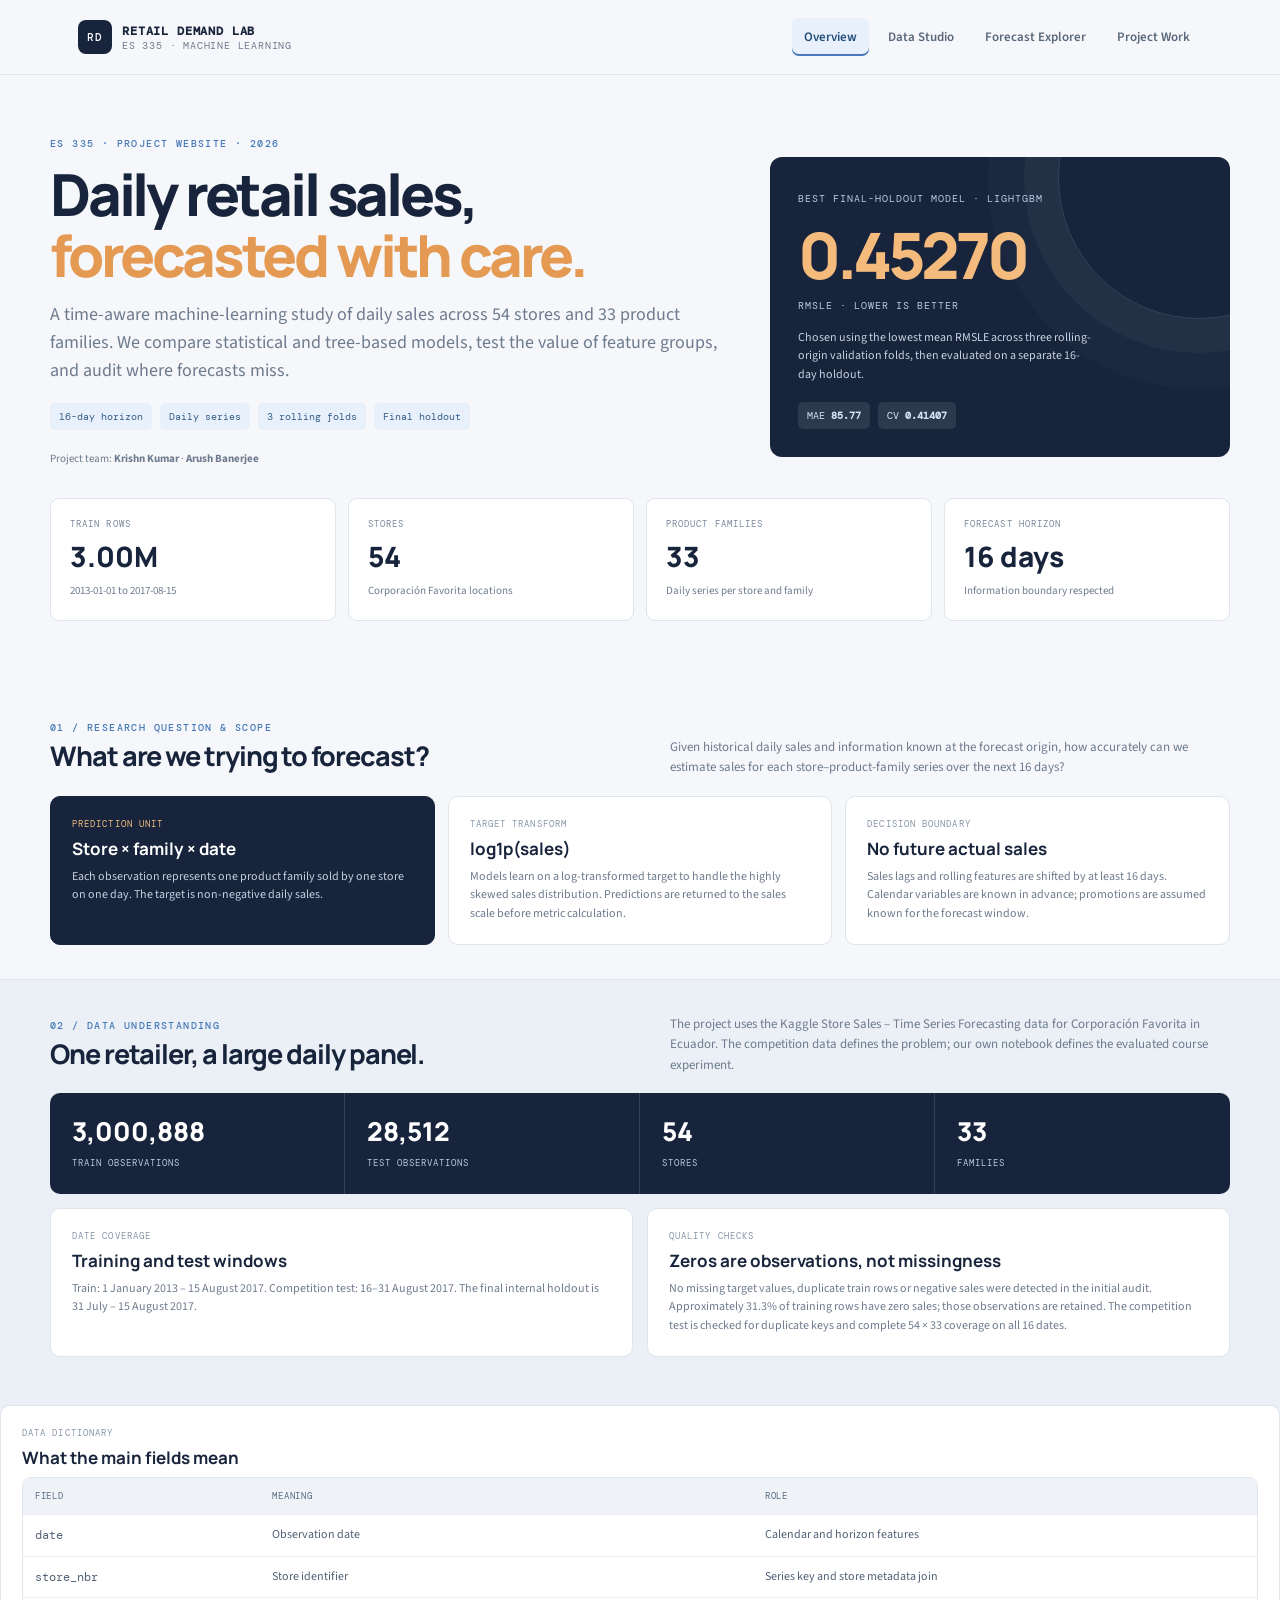
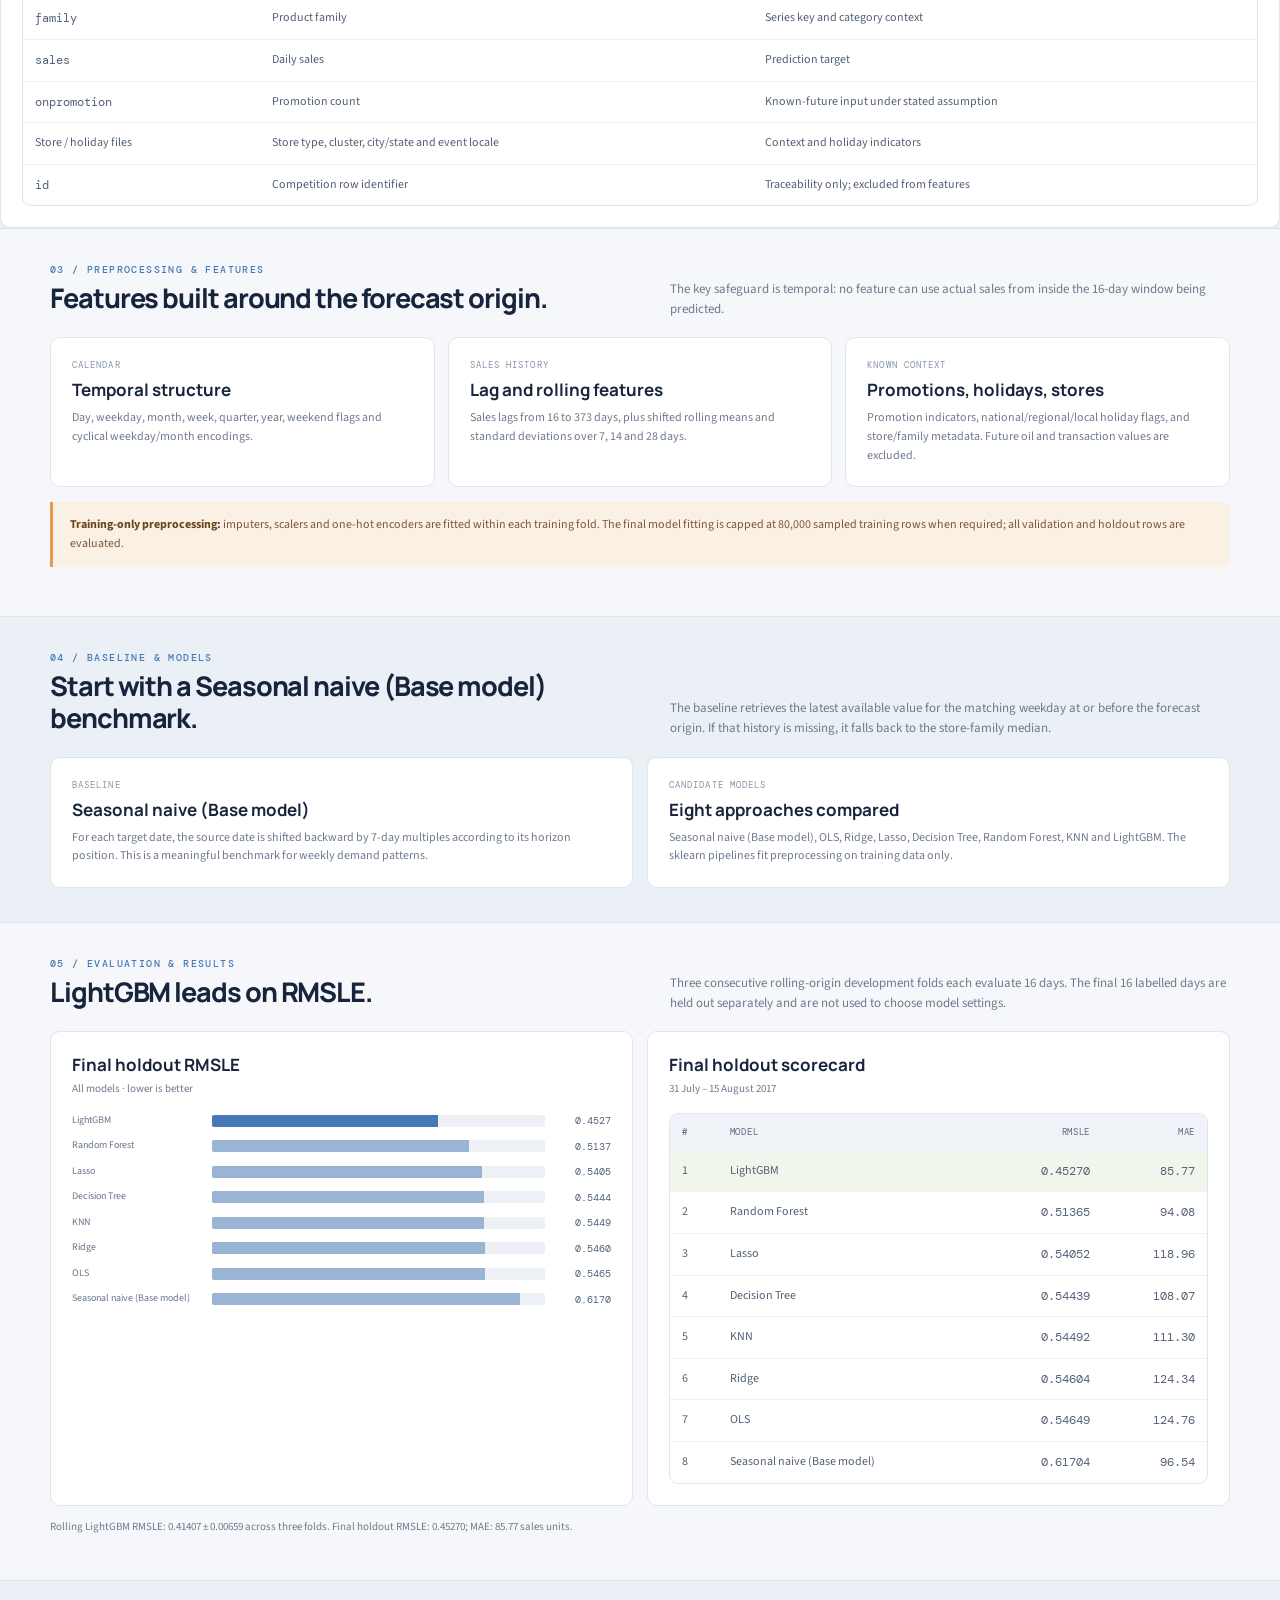
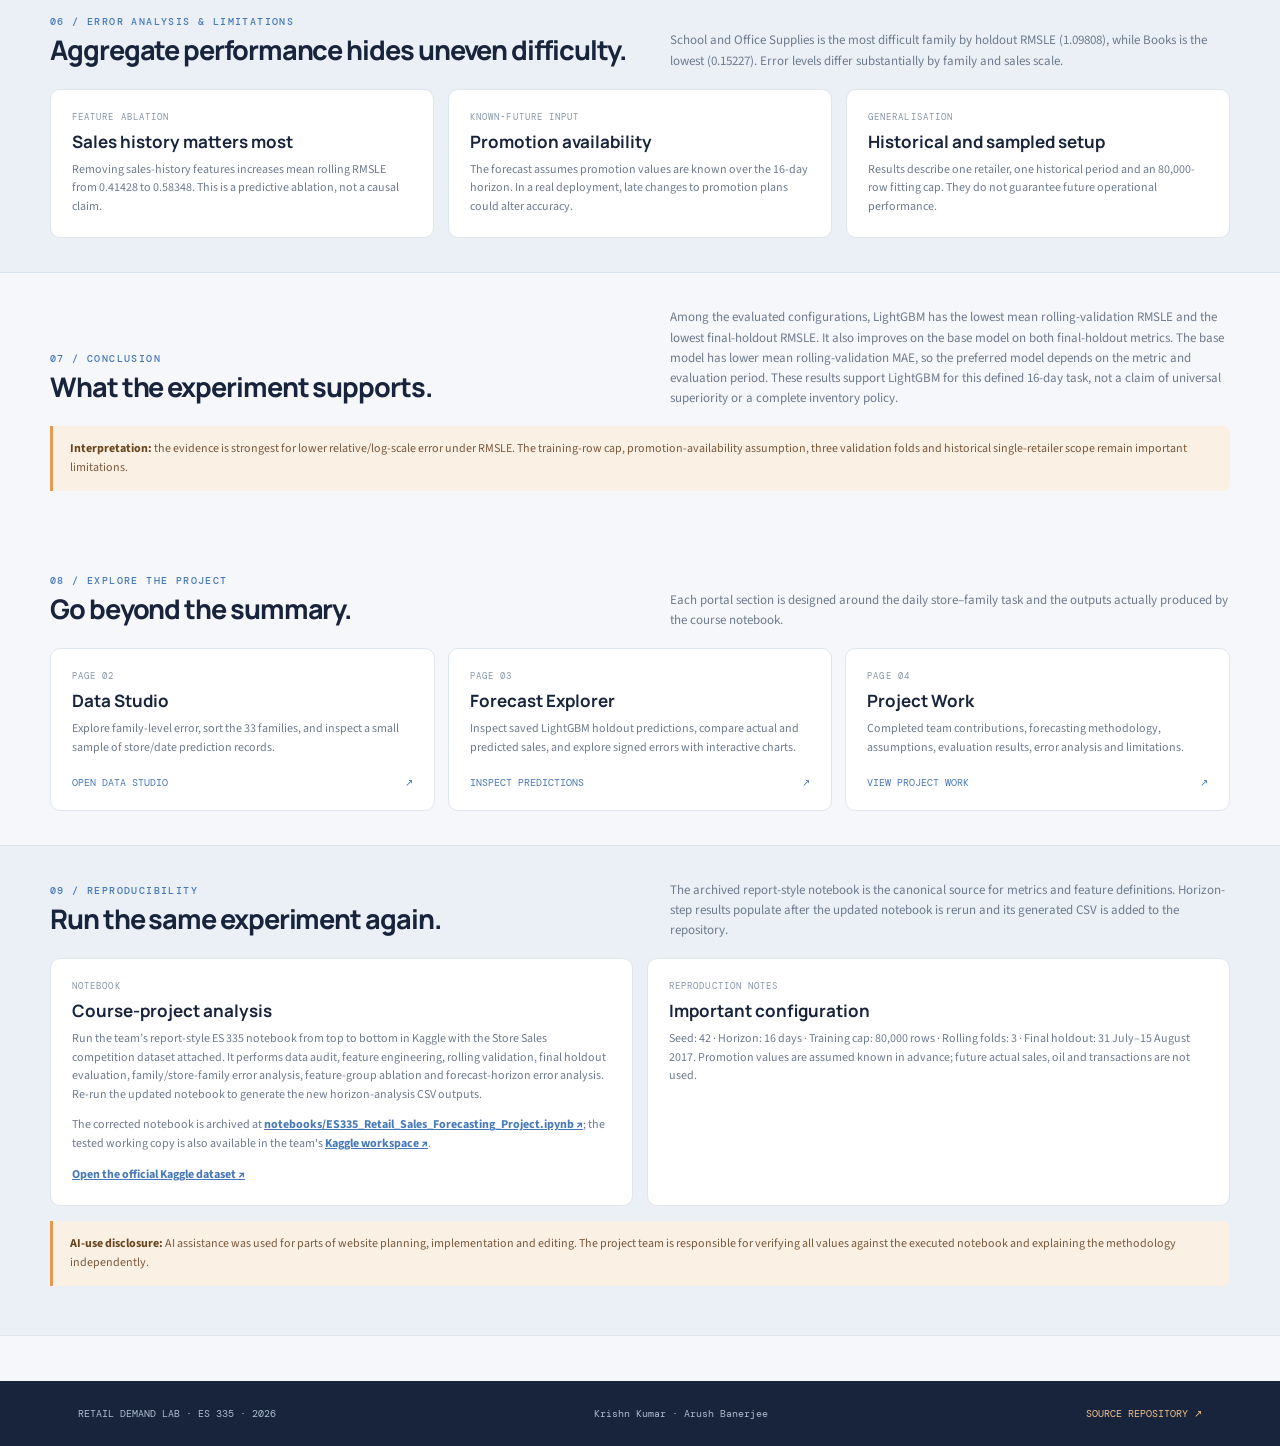
==== commit e2e3688d: "Rename navigation and project work entry" ====
--- a/index.html
+++ b/index.html
@@ -1,6 +1,6 @@
 <!doctype html><html lang="en"><head><meta charset="utf-8"><meta name="viewport" content="width=device-width,initial-scale=1"><title>Retail Demand Lab | ES 335</title><meta name="description" content="Daily retail sales forecasting and feature analysis for the Corporación Favorita Store Sales dataset."><link rel="stylesheet" href="portal.css"></head>
 <body data-page="home" data-base="data">
-<header class="site-header"><div class="header-inner"><a class="brand" href="./"><span class="brand-mark">RD</span><span>RETAIL DEMAND LAB<small>ES 335 · MACHINE LEARNING</small></span></a><button class="menu-toggle" id="menuToggle">Menu</button><nav class="nav-links" id="navLinks"><a class="active" href="./">Overview</a><a href="studio/">Data Studio</a><a href="predictor/">Forecast Explorer</a><a href="qna/">Individual Defense</a></nav></div></header>
+<header class="site-header"><div class="header-inner"><a class="brand" href="./"><span class="brand-mark">RD</span><span>RETAIL DEMAND LAB<small>ES 335 · MACHINE LEARNING</small></span></a><button class="menu-toggle" id="menuToggle">Menu</button><nav class="nav-links" id="navLinks"><a class="active" href="./">Overview</a><a href="studio/">Data Studio</a><a href="predictor/">Forecast Explorer</a><a href="qna/">Project Work</a></nav></div></header>
 <main><section class="container page-hero"><div class="hero-grid"><div><div class="eyebrow">ES 335 · PROJECT WEBSITE · 2026</div><h1 class="page-title">Daily retail sales,<br><em>forecasted with care.</em></h1><p class="lede">A time-aware machine-learning study of daily sales across 54 stores and 33 product families. We compare statistical and tree-based models, test the value of feature groups, and audit where forecasts miss.</p><div class="pill-row"><span class="pill">16-day horizon</span><span class="pill">Daily series</span><span class="pill">3 rolling folds</span><span class="pill">Final holdout</span></div><p class="small muted" style="margin-top:20px">Project team: <strong>Krishn Kumar</strong> · <strong>Arush Banerjee</strong></p></div><div class="hero-panel"><label>BEST FINAL-HOLDOUT MODEL · LIGHTGBM</label><div class="hero-stat" id="homeRmsle">0.45270</div><label>RMSLE · LOWER IS BETTER</label><p>Chosen using the lowest mean RMSLE across three rolling-origin validation folds, then evaluated on a separate 16-day holdout.</p><div class="pill-row"><span class="pill dark">MAE <b id="homeMae">85.77</b></span><span class="pill dark">CV <b id="homeCv">0.41407</b></span></div></div></div><div class="kpi-grid"><div class="kpi"><label>TRAIN ROWS</label><strong>3.00M</strong><small>2013-01-01 to 2017-08-15</small></div><div class="kpi"><label>STORES</label><strong>54</strong><small>Corporación Favorita locations</small></div><div class="kpi"><label>PRODUCT FAMILIES</label><strong id="homeFamilies">33</strong><small>Daily series per store and family</small></div><div class="kpi"><label>FORECAST HORIZON</label><strong>16 days</strong><small>Information boundary respected</small></div></div></section>
 <section class="container section"><div class="section-head"><div><div class="eyebrow">01 / RESEARCH QUESTION & SCOPE</div><h2>What are we trying to forecast?</h2></div><p>Given historical daily sales and information known at the forecast origin, how accurately can we estimate sales for each store–product-family series over the next 16 days?</p></div><div class="card-grid"><article class="card dark-card"><div class="card-kicker">PREDICTION UNIT</div><h3>Store × family × date</h3><p>Each observation represents one product family sold by one store on one day. The target is non-negative daily sales.</p></article><article class="card"><div class="card-kicker">TARGET TRANSFORM</div><h3>log1p(sales)</h3><p>Models learn on a log-transformed target to handle the highly skewed sales distribution. Predictions are returned to the sales scale before metric calculation.</p></article><article class="card"><div class="card-kicker">DECISION BOUNDARY</div><h3>No future actual sales</h3><p>Sales lags and rolling features are shifted by at least 16 days. Calendar variables are known in advance; promotions are assumed known for the forecast window.</p></article></div></section>
 <section class="section-band"><div class="container section"><div class="section-head"><div><div class="eyebrow">02 / DATA UNDERSTANDING</div><h2>One retailer, a large daily panel.</h2></div><p>The project uses the Kaggle Store Sales – Time Series Forecasting data for Corporación Favorita in Ecuador. The competition data defines the problem; our own notebook defines the evaluated course experiment.</p></div><div class="data-strip"><div><strong>3,000,888</strong><span>TRAIN OBSERVATIONS</span></div><div><strong>28,512</strong><span>TEST OBSERVATIONS</span></div><div><strong>54</strong><span>STORES</span></div><div><strong>33</strong><span>FAMILIES</span></div></div><div class="two-col" style="margin-top:14px"><article class="card"><div class="card-kicker">DATE COVERAGE</div><h3>Training and test windows</h3><p>Train: 1 January 2013 – 15 August 2017. Competition test: 16–31 August 2017. The final internal holdout is 31 July – 15 August 2017.</p></article><article class="card"><div class="card-kicker">QUALITY CHECKS</div><h3>Zeros are observations, not missingness</h3><p>No missing target values, duplicate train rows or negative sales were detected in the initial audit. Approximately 31.3% of training rows have zero sales; those observations are retained. The competition test is checked for duplicate keys and complete 54 × 33 coverage on all 16 dates.</p></article></div></div><div class="card" style="margin-top:14px"><div class="card-kicker">DATA DICTIONARY</div><h3>What the main fields mean</h3><div class="table-wrap"><table><thead><tr><th>Field</th><th>Meaning</th><th>Role</th></tr></thead><tbody><tr><td class="mono">date</td><td>Observation date</td><td>Calendar and horizon features</td></tr><tr><td class="mono">store_nbr</td><td>Store identifier</td><td>Series key and store metadata join</td></tr><tr><td class="mono">family</td><td>Product family</td><td>Series key and category context</td></tr><tr><td class="mono">sales</td><td>Daily sales</td><td>Prediction target</td></tr><tr><td class="mono">onpromotion</td><td>Promotion count</td><td>Known-future input under stated assumption</td></tr><tr><td>Store / holiday files</td><td>Store type, cluster, city/state and event locale</td><td>Context and holiday indicators</td></tr><tr><td class="mono">id</td><td>Competition row identifier</td><td>Traceability only; excluded from features</td></tr></tbody></table></div></div></section>
@@ -8,6 +8,6 @@
 <section class="section-band"><div class="container section"><div class="section-head"><div><div class="eyebrow">04 / BASELINE & MODELS</div><h2>Start with a Seasonal naive (Base model) benchmark.</h2></div><p>The baseline retrieves the latest available value for the matching weekday at or before the forecast origin. If that history is missing, it falls back to the store-family median.</p></div><div class="two-col"><article class="card"><div class="card-kicker">BASELINE</div><h3>Seasonal naive (Base model)</h3><p>For each target date, the source date is shifted backward by 7-day multiples according to its horizon position. This is a meaningful benchmark for weekly demand patterns.</p></article><article class="card"><div class="card-kicker">CANDIDATE MODELS</div><h3>Eight approaches compared</h3><p>Seasonal naive (Base model), OLS, Ridge, Lasso, Decision Tree, Random Forest, KNN and LightGBM. The sklearn pipelines fit preprocessing on training data only.</p></article></div></div></section>
 <section class="container section"><div class="section-head"><div><div class="eyebrow">05 / EVALUATION & RESULTS</div><h2>LightGBM leads on RMSLE.</h2></div><p>Three consecutive rolling-origin development folds each evaluate 16 days. The final 16 labelled days are held out separately and are not used to choose model settings.</p></div><div class="two-col"><article class="chart-card"><h3 class="chart-title">Final holdout RMSLE</h3><p class="chart-subtitle">All models · lower is better</p><div class="bars" id="homeModelBars"></div></article><article class="chart-card"><h3 class="chart-title">Final holdout scorecard</h3><p class="chart-subtitle">31 July – 15 August 2017</p><div class="table-wrap"><table><thead><tr><th>#</th><th>Model</th><th style="text-align:right">RMSLE</th><th style="text-align:right">MAE</th></tr></thead><tbody id="homeModelTable"></tbody></table></div></article></div><p class="small muted" style="margin-top:12px">Rolling LightGBM RMSLE: 0.41407 ± 0.00659 across three folds. Final holdout RMSLE: 0.45270; MAE: 85.77 sales units.</p></section>
 <section class="section-band"><div class="container section"><div class="section-head"><div><div class="eyebrow">06 / ERROR ANALYSIS & LIMITATIONS</div><h2>Aggregate performance hides uneven difficulty.</h2></div><p>School and Office Supplies is the most difficult family by holdout RMSLE (1.09808), while Books is the lowest (0.15227). Error levels differ substantially by family and sales scale.</p></div><div class="three-col"><article class="card"><div class="card-kicker">FEATURE ABLATION</div><h3>Sales history matters most</h3><p>Removing sales-history features increases mean rolling RMSLE from 0.41428 to 0.58348. This is a predictive ablation, not a causal claim.</p></article><article class="card"><div class="card-kicker">KNOWN-FUTURE INPUT</div><h3>Promotion availability</h3><p>The forecast assumes promotion values are known over the 16-day horizon. In a real deployment, late changes to promotion plans could alter accuracy.</p></article><article class="card"><div class="card-kicker">GENERALISATION</div><h3>Historical and sampled setup</h3><p>Results describe one retailer, one historical period and an 80,000-row fitting cap. They do not guarantee future operational performance.</p></article></div></div></section>
-<section class="container section" id="conclusion"><div class="section-head"><div><div class="eyebrow">07 / CONCLUSION</div><h2>What the experiment supports.</h2></div><p>Among the evaluated configurations, LightGBM has the lowest mean rolling-validation RMSLE and the lowest final-holdout RMSLE. It also improves on the base model on both final-holdout metrics. The base model has lower mean rolling-validation MAE, so the preferred model depends on the metric and evaluation period. These results support LightGBM for this defined 16-day task, not a claim of universal superiority or a complete inventory policy.</p></div><div class="callout"><strong>Interpretation:</strong> the evidence is strongest for lower relative/log-scale error under RMSLE. The training-row cap, promotion-availability assumption, three validation folds and historical single-retailer scope remain important limitations.</div></section><section class="container section"><div class="section-head"><div><div class="eyebrow">08 / EXPLORE THE PROJECT</div><h2>Go beyond the summary.</h2></div><p>Each portal section is designed around the daily store–family task and the outputs actually produced by the course notebook.</p></div><div class="card-grid"><a class="card link-card" href="studio/"><div class="card-kicker">PAGE 02</div><h3>Data Studio</h3><p>Explore family-level error, sort the 33 families, and inspect a small sample of store/date prediction records.</p><div class="link-arrow">OPEN DATA STUDIO <span>↗</span></div></a><a class="card link-card" href="predictor/"><div class="card-kicker">PAGE 03</div><h3>Forecast Explorer</h3><p>Inspect saved LightGBM holdout predictions, compare actual and predicted sales, and explore signed errors with interactive charts.</p><div class="link-arrow">INSPECT PREDICTIONS <span>↗</span></div></a><a class="card link-card" href="qna/"><div class="card-kicker">PAGE 04</div><h3>Individual Defense</h3><p>Prepare to explain personal contribution, key choices, evaluation, a limitation and reasoning about a small change.</p><div class="link-arrow">PREPARE FOR DEFENSE <span>↗</span></div></a></div></section>
+<section class="container section" id="conclusion"><div class="section-head"><div><div class="eyebrow">07 / CONCLUSION</div><h2>What the experiment supports.</h2></div><p>Among the evaluated configurations, LightGBM has the lowest mean rolling-validation RMSLE and the lowest final-holdout RMSLE. It also improves on the base model on both final-holdout metrics. The base model has lower mean rolling-validation MAE, so the preferred model depends on the metric and evaluation period. These results support LightGBM for this defined 16-day task, not a claim of universal superiority or a complete inventory policy.</p></div><div class="callout"><strong>Interpretation:</strong> the evidence is strongest for lower relative/log-scale error under RMSLE. The training-row cap, promotion-availability assumption, three validation folds and historical single-retailer scope remain important limitations.</div></section><section class="container section"><div class="section-head"><div><div class="eyebrow">08 / EXPLORE THE PROJECT</div><h2>Go beyond the summary.</h2></div><p>Each portal section is designed around the daily store–family task and the outputs actually produced by the course notebook.</p></div><div class="card-grid"><a class="card link-card" href="studio/"><div class="card-kicker">PAGE 02</div><h3>Data Studio</h3><p>Explore family-level error, sort the 33 families, and inspect a small sample of store/date prediction records.</p><div class="link-arrow">OPEN DATA STUDIO <span>↗</span></div></a><a class="card link-card" href="predictor/"><div class="card-kicker">PAGE 03</div><h3>Forecast Explorer</h3><p>Inspect saved LightGBM holdout predictions, compare actual and predicted sales, and explore signed errors with interactive charts.</p><div class="link-arrow">INSPECT PREDICTIONS <span>↗</span></div></a><a class="card link-card" href="qna/"><div class="card-kicker">PAGE 04</div><h3>Project Work</h3><p>Completed team contributions, forecasting methodology, assumptions, evaluation results, error analysis and limitations.</p><div class="link-arrow">VIEW PROJECT WORK <span>↗</span></div></a></div></section>
 <section class="section-band"><div class="container section"><div class="section-head"><div><div class="eyebrow">09 / REPRODUCIBILITY</div><h2>Run the same experiment again.</h2></div><p>The archived report-style notebook is the canonical source for metrics and feature definitions. Horizon-step results populate after the updated notebook is rerun and its generated CSV is added to the repository.</p></div><div class="two-col"><article class="card"><div class="card-kicker">NOTEBOOK</div><h3>Course-project analysis</h3><p>Run the team’s report-style ES 335 notebook from top to bottom in Kaggle with the Store Sales competition dataset attached. It performs data audit, feature engineering, rolling validation, final holdout evaluation, family/store-family error analysis, feature-group ablation and forecast-horizon error analysis. Re-run the updated notebook to generate the new horizon-analysis CSV outputs.</p><p class="small muted" style="margin-top:12px">The corrected notebook is archived at <a href="notebooks/ES335_Retail_Sales_Forecasting_Project.ipynb" style="color:#4779b8;font-weight:700">notebooks/ES335_Retail_Sales_Forecasting_Project.ipynb ↗</a>; the tested working copy is also available in the team's <a href="https://www.kaggle.com/code/krishn9656/notebook3b38d5a9f8" style="color:#4779b8;font-weight:700">Kaggle workspace ↗</a>.</p><p style="margin-top:12px"><a href="https://www.kaggle.com/competitions/store-sales-time-series-forecasting" style="color:#4779b8;font-weight:700">Open the official Kaggle dataset ↗</a></p></article><article class="card"><div class="card-kicker">REPRODUCTION NOTES</div><h3>Important configuration</h3><p>Seed: 42 · Horizon: 16 days · Training cap: 80,000 rows · Rolling folds: 3 · Final holdout: 31 July–15 August 2017. Promotion values are assumed known in advance; future actual sales, oil and transactions are not used.</p></article></div><div class="callout"><strong>AI-use disclosure:</strong> AI assistance was used for parts of website planning, implementation and editing. The project team is responsible for verifying all values against the executed notebook and explaining the methodology independently.</div></div></section>
 </main><footer class="footer"><div class="footer-inner"><span>RETAIL DEMAND LAB · ES 335 · 2026</span><span>Krishn Kumar · Arush Banerjee</span><a href="https://github.com/penguincrazy/retail-sales-forecasting">SOURCE REPOSITORY ↗</a></div></footer><script src="portal.js?v=es335-rubric-20261117-2"></script></body></html>
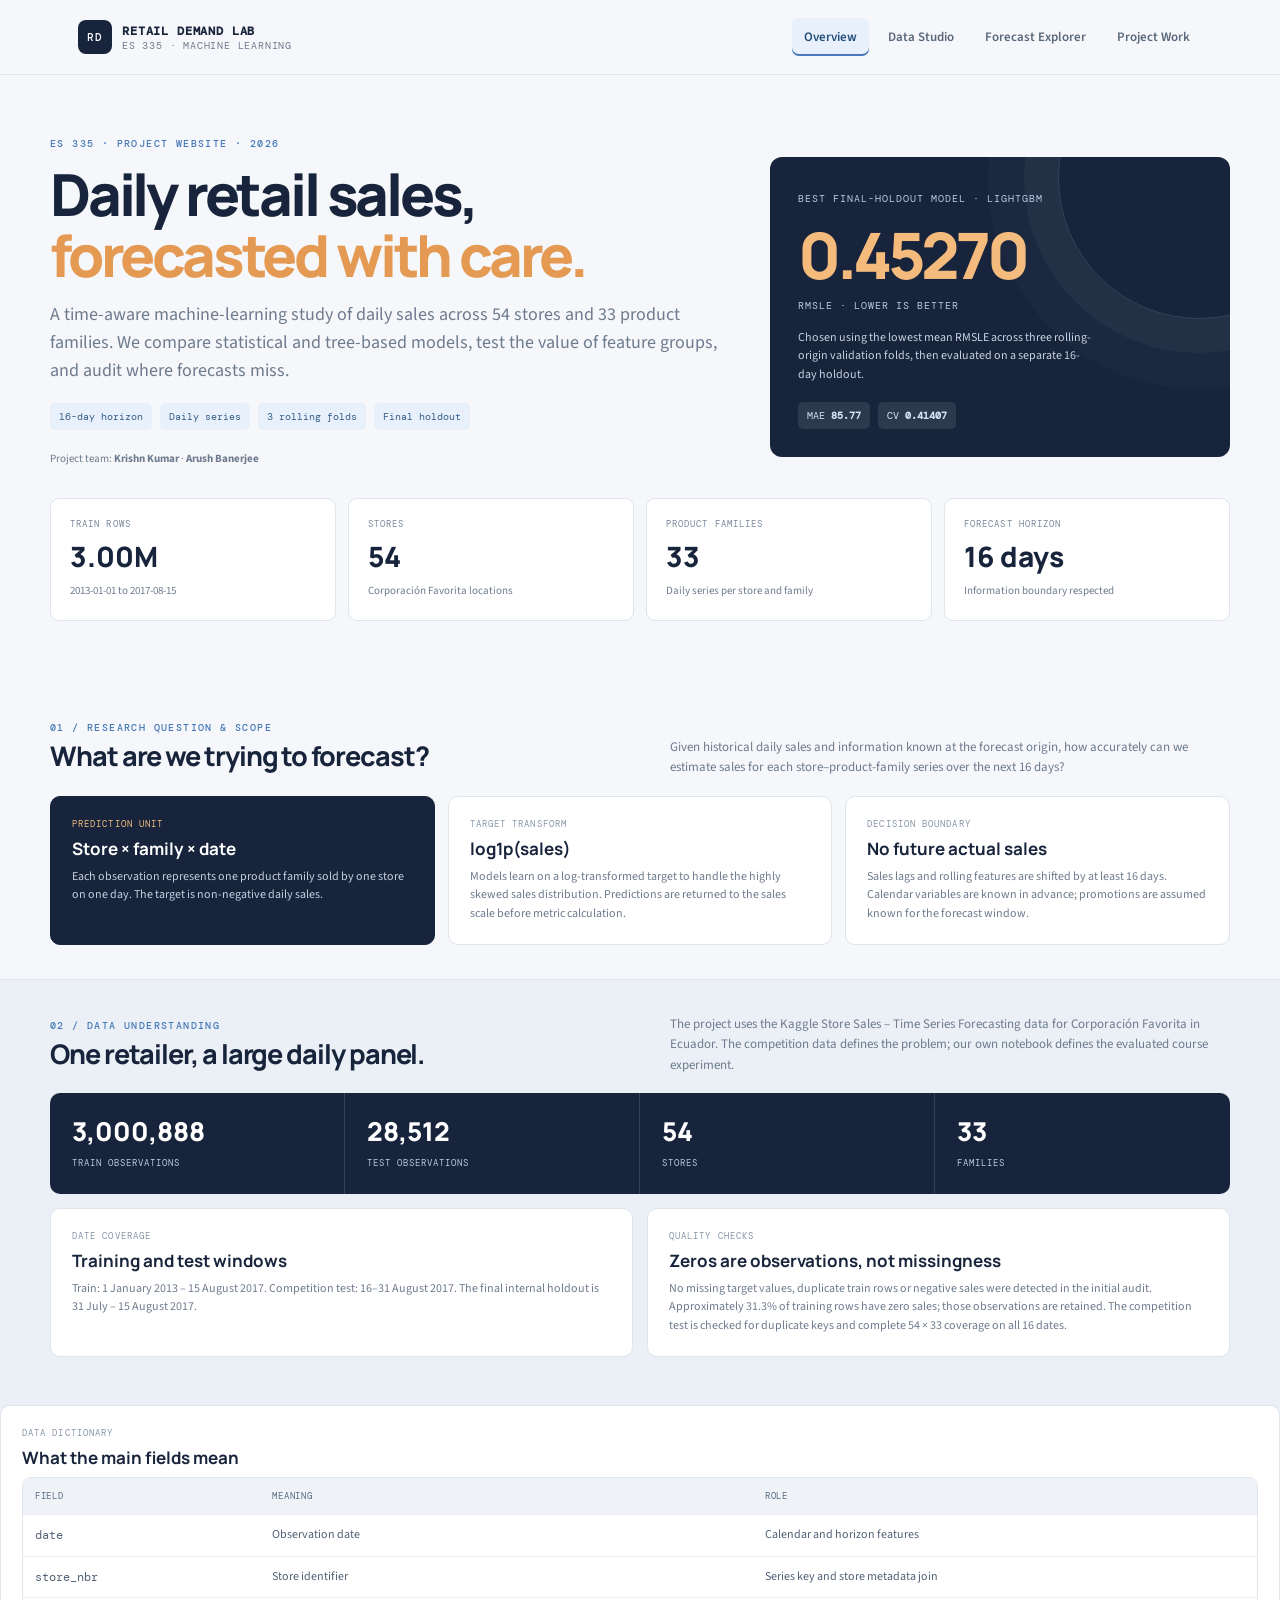
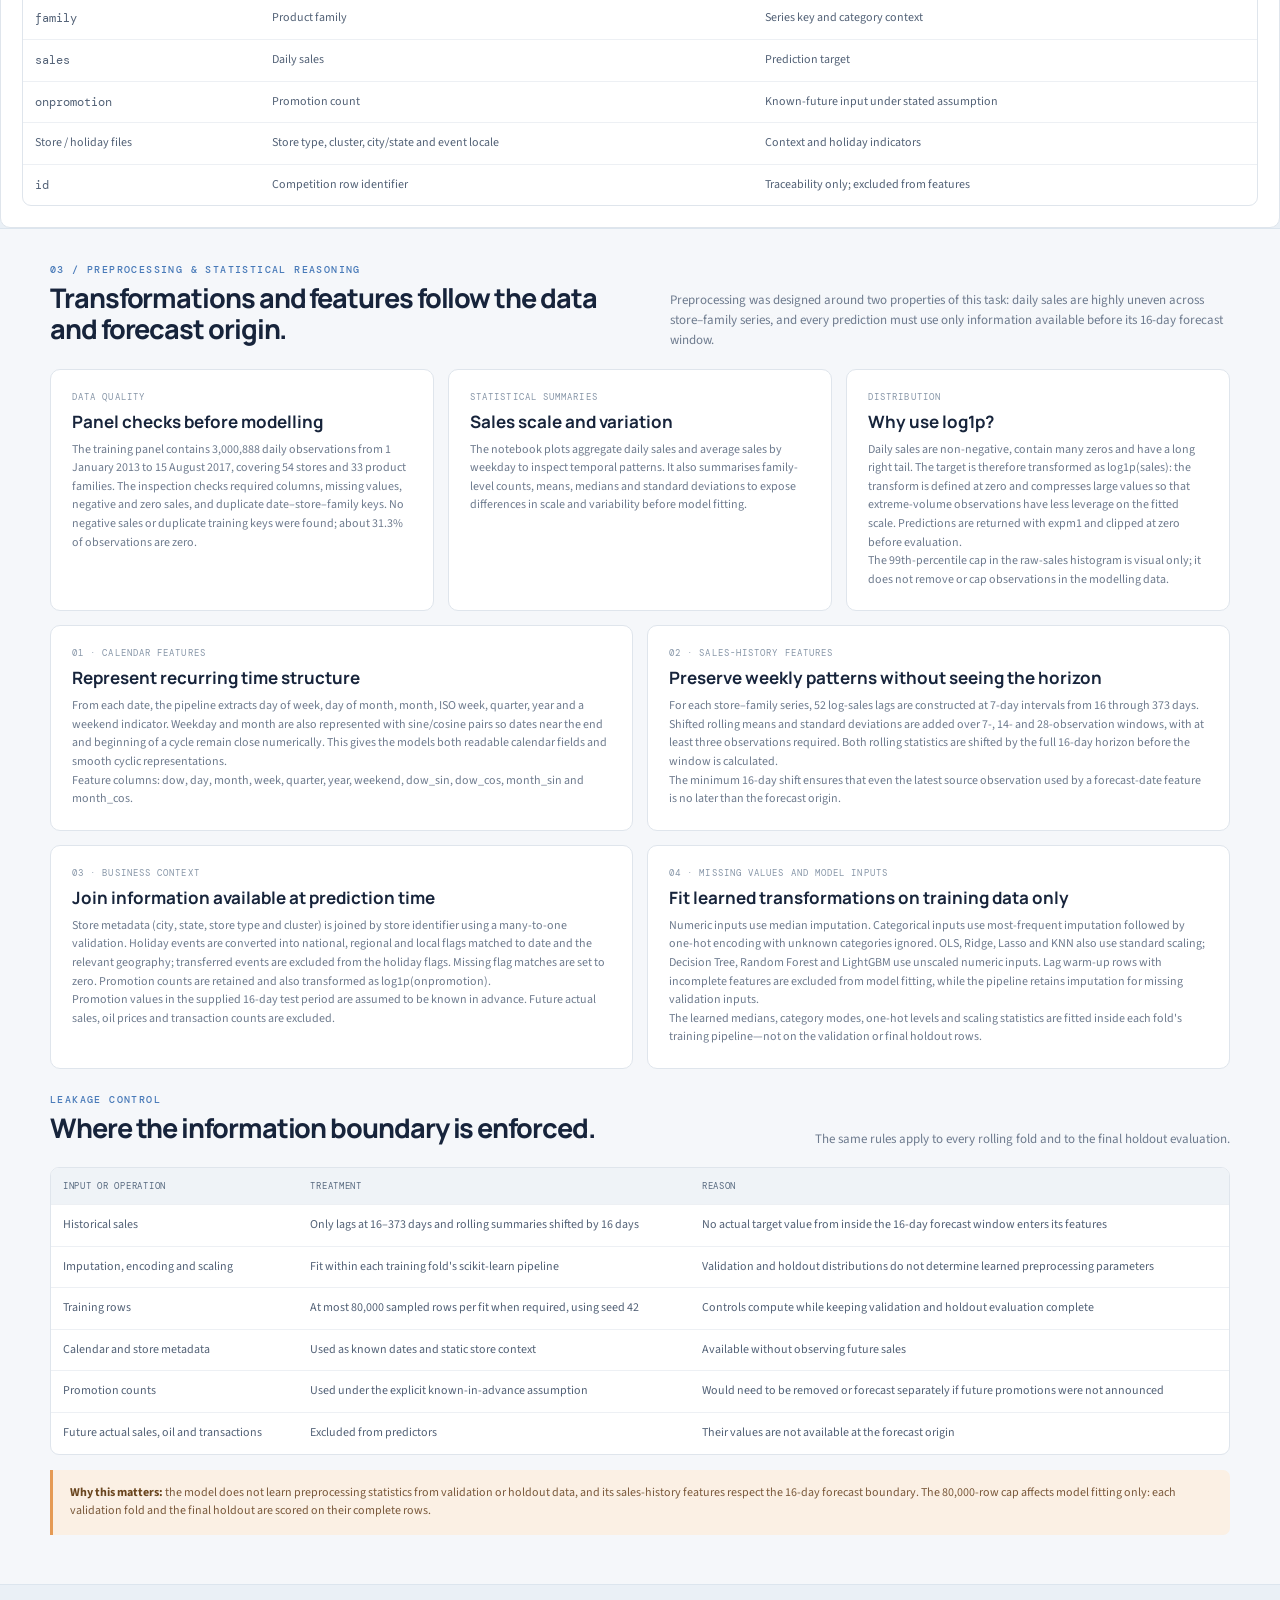
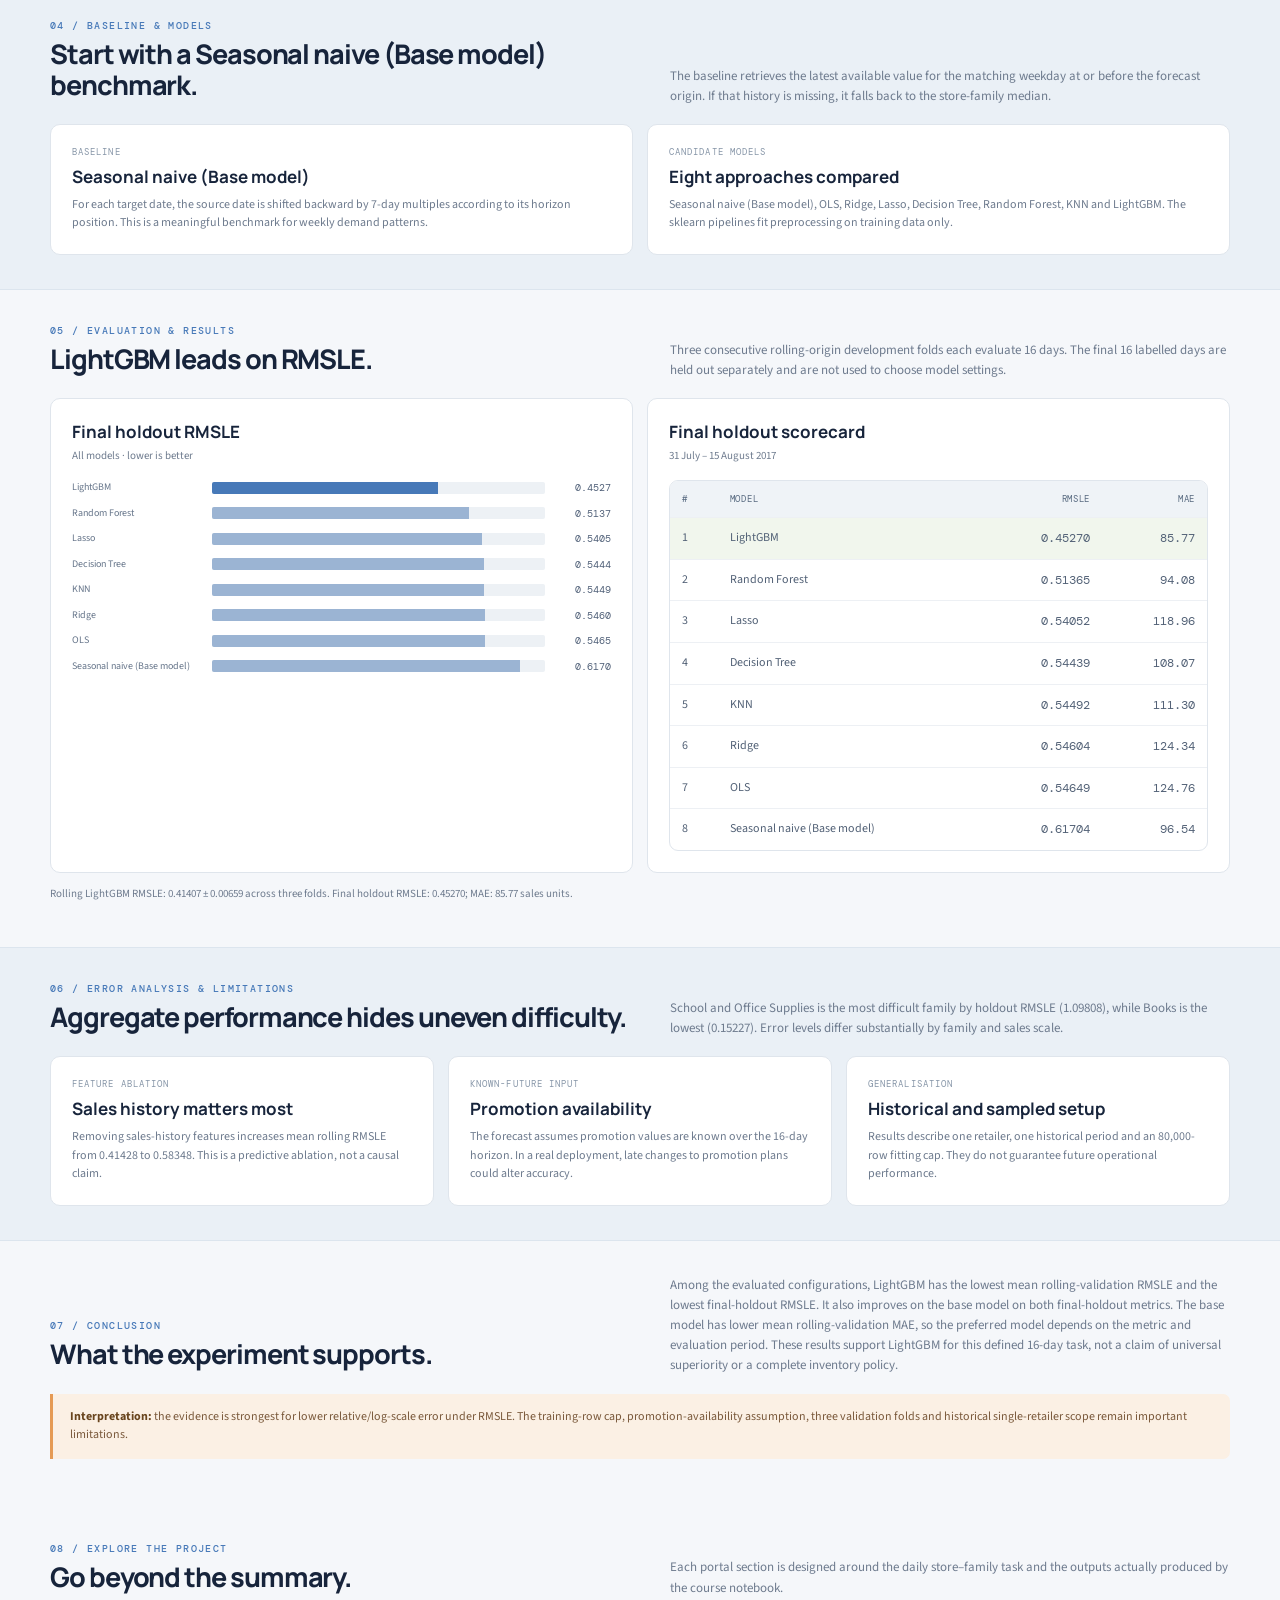
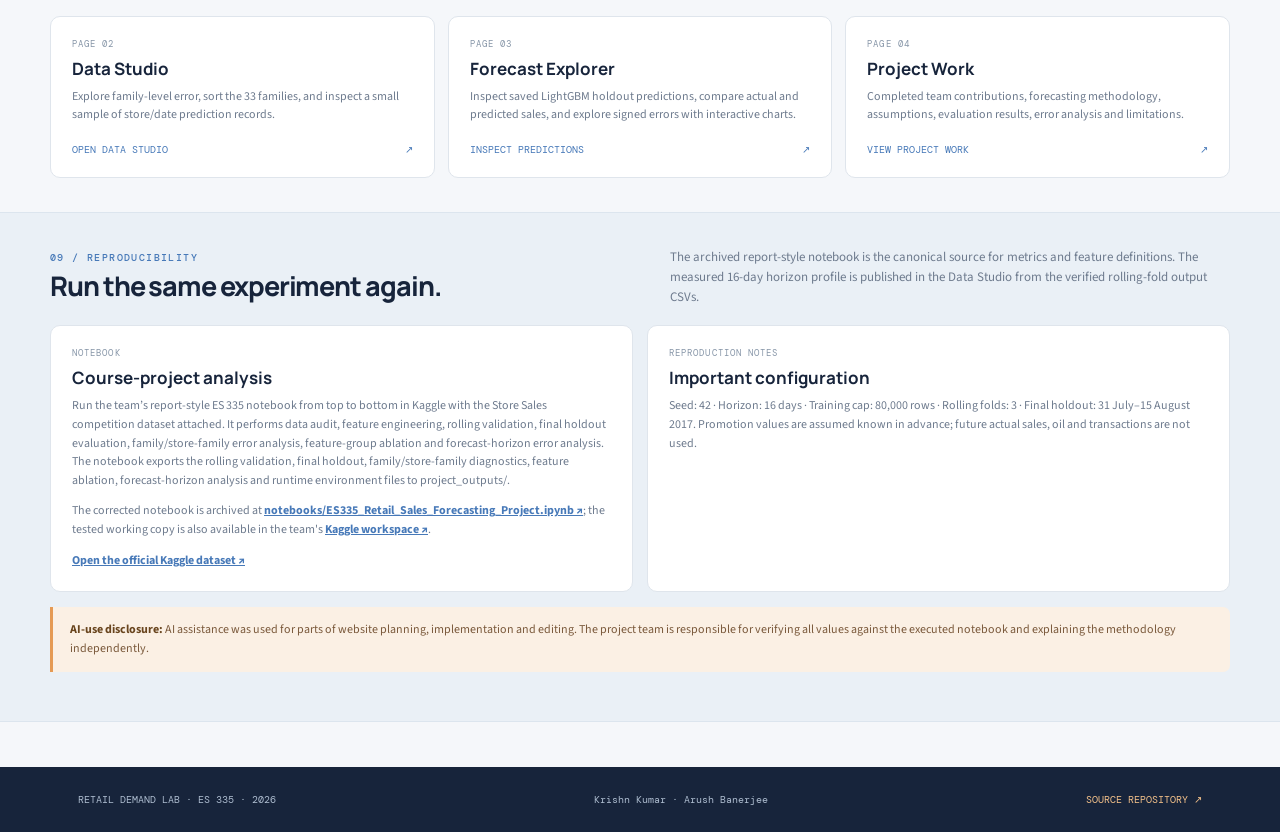
==== commit d14f1c39: "Expand preprocessing and statistical reasoning section" ====
--- a/index.html
+++ b/index.html
@@ -4,10 +4,34 @@
 <main><section class="container page-hero"><div class="hero-grid"><div><div class="eyebrow">ES 335 · PROJECT WEBSITE · 2026</div><h1 class="page-title">Daily retail sales,<br><em>forecasted with care.</em></h1><p class="lede">A time-aware machine-learning study of daily sales across 54 stores and 33 product families. We compare statistical and tree-based models, test the value of feature groups, and audit where forecasts miss.</p><div class="pill-row"><span class="pill">16-day horizon</span><span class="pill">Daily series</span><span class="pill">3 rolling folds</span><span class="pill">Final holdout</span></div><p class="small muted" style="margin-top:20px">Project team: <strong>Krishn Kumar</strong> · <strong>Arush Banerjee</strong></p></div><div class="hero-panel"><label>BEST FINAL-HOLDOUT MODEL · LIGHTGBM</label><div class="hero-stat" id="homeRmsle">0.45270</div><label>RMSLE · LOWER IS BETTER</label><p>Chosen using the lowest mean RMSLE across three rolling-origin validation folds, then evaluated on a separate 16-day holdout.</p><div class="pill-row"><span class="pill dark">MAE <b id="homeMae">85.77</b></span><span class="pill dark">CV <b id="homeCv">0.41407</b></span></div></div></div><div class="kpi-grid"><div class="kpi"><label>TRAIN ROWS</label><strong>3.00M</strong><small>2013-01-01 to 2017-08-15</small></div><div class="kpi"><label>STORES</label><strong>54</strong><small>Corporación Favorita locations</small></div><div class="kpi"><label>PRODUCT FAMILIES</label><strong id="homeFamilies">33</strong><small>Daily series per store and family</small></div><div class="kpi"><label>FORECAST HORIZON</label><strong>16 days</strong><small>Information boundary respected</small></div></div></section>
 <section class="container section"><div class="section-head"><div><div class="eyebrow">01 / RESEARCH QUESTION & SCOPE</div><h2>What are we trying to forecast?</h2></div><p>Given historical daily sales and information known at the forecast origin, how accurately can we estimate sales for each store–product-family series over the next 16 days?</p></div><div class="card-grid"><article class="card dark-card"><div class="card-kicker">PREDICTION UNIT</div><h3>Store × family × date</h3><p>Each observation represents one product family sold by one store on one day. The target is non-negative daily sales.</p></article><article class="card"><div class="card-kicker">TARGET TRANSFORM</div><h3>log1p(sales)</h3><p>Models learn on a log-transformed target to handle the highly skewed sales distribution. Predictions are returned to the sales scale before metric calculation.</p></article><article class="card"><div class="card-kicker">DECISION BOUNDARY</div><h3>No future actual sales</h3><p>Sales lags and rolling features are shifted by at least 16 days. Calendar variables are known in advance; promotions are assumed known for the forecast window.</p></article></div></section>
 <section class="section-band"><div class="container section"><div class="section-head"><div><div class="eyebrow">02 / DATA UNDERSTANDING</div><h2>One retailer, a large daily panel.</h2></div><p>The project uses the Kaggle Store Sales – Time Series Forecasting data for Corporación Favorita in Ecuador. The competition data defines the problem; our own notebook defines the evaluated course experiment.</p></div><div class="data-strip"><div><strong>3,000,888</strong><span>TRAIN OBSERVATIONS</span></div><div><strong>28,512</strong><span>TEST OBSERVATIONS</span></div><div><strong>54</strong><span>STORES</span></div><div><strong>33</strong><span>FAMILIES</span></div></div><div class="two-col" style="margin-top:14px"><article class="card"><div class="card-kicker">DATE COVERAGE</div><h3>Training and test windows</h3><p>Train: 1 January 2013 – 15 August 2017. Competition test: 16–31 August 2017. The final internal holdout is 31 July – 15 August 2017.</p></article><article class="card"><div class="card-kicker">QUALITY CHECKS</div><h3>Zeros are observations, not missingness</h3><p>No missing target values, duplicate train rows or negative sales were detected in the initial audit. Approximately 31.3% of training rows have zero sales; those observations are retained. The competition test is checked for duplicate keys and complete 54 × 33 coverage on all 16 dates.</p></article></div></div><div class="card" style="margin-top:14px"><div class="card-kicker">DATA DICTIONARY</div><h3>What the main fields mean</h3><div class="table-wrap"><table><thead><tr><th>Field</th><th>Meaning</th><th>Role</th></tr></thead><tbody><tr><td class="mono">date</td><td>Observation date</td><td>Calendar and horizon features</td></tr><tr><td class="mono">store_nbr</td><td>Store identifier</td><td>Series key and store metadata join</td></tr><tr><td class="mono">family</td><td>Product family</td><td>Series key and category context</td></tr><tr><td class="mono">sales</td><td>Daily sales</td><td>Prediction target</td></tr><tr><td class="mono">onpromotion</td><td>Promotion count</td><td>Known-future input under stated assumption</td></tr><tr><td>Store / holiday files</td><td>Store type, cluster, city/state and event locale</td><td>Context and holiday indicators</td></tr><tr><td class="mono">id</td><td>Competition row identifier</td><td>Traceability only; excluded from features</td></tr></tbody></table></div></div></section>
-<section class="container section"><div class="section-head"><div><div class="eyebrow">03 / PREPROCESSING & FEATURES</div><h2>Features built around the forecast origin.</h2></div><p>The key safeguard is temporal: no feature can use actual sales from inside the 16-day window being predicted.</p></div><div class="card-grid"><article class="card"><div class="card-kicker">CALENDAR</div><h3>Temporal structure</h3><p>Day, weekday, month, week, quarter, year, weekend flags and cyclical weekday/month encodings.</p></article><article class="card"><div class="card-kicker">SALES HISTORY</div><h3>Lag and rolling features</h3><p>Sales lags from 16 to 373 days, plus shifted rolling means and standard deviations over 7, 14 and 28 days.</p></article><article class="card"><div class="card-kicker">KNOWN CONTEXT</div><h3>Promotions, holidays, stores</h3><p>Promotion indicators, national/regional/local holiday flags, and store/family metadata. Future oil and transaction values are excluded.</p></article></div><div class="callout"><strong>Training-only preprocessing:</strong> imputers, scalers and one-hot encoders are fitted within each training fold. The final model fitting is capped at 80,000 sampled training rows when required; all validation and holdout rows are evaluated.</div></section>
+<section class="container section" id="preprocessing"><div class="section-head"><div><div class="eyebrow">03 / PREPROCESSING & STATISTICAL REASONING</div><h2>Transformations and features follow the data and forecast origin.</h2></div><p>Preprocessing was designed around two properties of this task: daily sales are highly uneven across store–family series, and every prediction must use only information available before its 16-day forecast window.</p></div>
+
+<div class="three-col">
+<article class="card"><div class="card-kicker">DATA QUALITY</div><h3>Panel checks before modelling</h3><p>The training panel contains 3,000,888 daily observations from 1 January 2013 to 15 August 2017, covering 54 stores and 33 product families. The inspection checks required columns, missing values, negative and zero sales, and duplicate date–store–family keys. No negative sales or duplicate training keys were found; about 31.3% of observations are zero.</p></article>
+<article class="card"><div class="card-kicker">STATISTICAL SUMMARIES</div><h3>Sales scale and variation</h3><p>The notebook plots aggregate daily sales and average sales by weekday to inspect temporal patterns. It also summarises family-level counts, means, medians and standard deviations to expose differences in scale and variability before model fitting.</p></article>
+<article class="card"><div class="card-kicker">DISTRIBUTION</div><h3>Why use log1p?</h3><p>Daily sales are non-negative, contain many zeros and have a long right tail. The target is therefore transformed as log1p(sales): the transform is defined at zero and compresses large values so that extreme-volume observations have less leverage on the fitted scale. Predictions are returned with expm1 and clipped at zero before evaluation.</p><p class="small muted">The 99th-percentile cap in the raw-sales histogram is visual only; it does not remove or cap observations in the modelling data.</p></article>
+</div>
+
+<div class="two-col" style="margin-top:14px">
+<article class="card"><div class="card-kicker">01 · CALENDAR FEATURES</div><h3>Represent recurring time structure</h3><p>From each date, the pipeline extracts day of week, day of month, month, ISO week, quarter, year and a weekend indicator. Weekday and month are also represented with sine/cosine pairs so dates near the end and beginning of a cycle remain close numerically. This gives the models both readable calendar fields and smooth cyclic representations.</p><p class="small muted">Feature columns: dow, day, month, week, quarter, year, weekend, dow_sin, dow_cos, month_sin and month_cos.</p></article>
+<article class="card"><div class="card-kicker">02 · SALES-HISTORY FEATURES</div><h3>Preserve weekly patterns without seeing the horizon</h3><p>For each store–family series, 52 log-sales lags are constructed at 7-day intervals from 16 through 373 days. Shifted rolling means and standard deviations are added over 7-, 14- and 28-observation windows, with at least three observations required. Both rolling statistics are shifted by the full 16-day horizon before the window is calculated.</p><p class="small muted">The minimum 16-day shift ensures that even the latest source observation used by a forecast-date feature is no later than the forecast origin.</p></article>
+<article class="card"><div class="card-kicker">03 · BUSINESS CONTEXT</div><h3>Join information available at prediction time</h3><p>Store metadata (city, state, store type and cluster) is joined by store identifier using a many-to-one validation. Holiday events are converted into national, regional and local flags matched to date and the relevant geography; transferred events are excluded from the holiday flags. Missing flag matches are set to zero. Promotion counts are retained and also transformed as log1p(onpromotion).</p><p class="small muted">Promotion values in the supplied 16-day test period are assumed to be known in advance. Future actual sales, oil prices and transaction counts are excluded.</p></article>
+<article class="card"><div class="card-kicker">04 · MISSING VALUES AND MODEL INPUTS</div><h3>Fit learned transformations on training data only</h3><p>Numeric inputs use median imputation. Categorical inputs use most-frequent imputation followed by one-hot encoding with unknown categories ignored. OLS, Ridge, Lasso and KNN also use standard scaling; Decision Tree, Random Forest and LightGBM use unscaled numeric inputs. Lag warm-up rows with incomplete features are excluded from model fitting, while the pipeline retains imputation for missing validation inputs.</p><p class="small muted">The learned medians, category modes, one-hot levels and scaling statistics are fitted inside each fold's training pipeline—not on the validation or final holdout rows.</p></article>
+</div>
+
+<div class="section-head" style="margin-top:24px"><div><div class="eyebrow">LEAKAGE CONTROL</div><h2>Where the information boundary is enforced.</h2></div><p>The same rules apply to every rolling fold and to the final holdout evaluation.</p></div>
+<div class="table-wrap"><table><thead><tr><th>Input or operation</th><th>Treatment</th><th>Reason</th></tr></thead><tbody>
+<tr><td>Historical sales</td><td>Only lags at 16–373 days and rolling summaries shifted by 16 days</td><td>No actual target value from inside the 16-day forecast window enters its features</td></tr>
+<tr><td>Imputation, encoding and scaling</td><td>Fit within each training fold's scikit-learn pipeline</td><td>Validation and holdout distributions do not determine learned preprocessing parameters</td></tr>
+<tr><td>Training rows</td><td>At most 80,000 sampled rows per fit when required, using seed 42</td><td>Controls compute while keeping validation and holdout evaluation complete</td></tr>
+<tr><td>Calendar and store metadata</td><td>Used as known dates and static store context</td><td>Available without observing future sales</td></tr>
+<tr><td>Promotion counts</td><td>Used under the explicit known-in-advance assumption</td><td>Would need to be removed or forecast separately if future promotions were not announced</td></tr>
+<tr><td>Future actual sales, oil and transactions</td><td>Excluded from predictors</td><td>Their values are not available at the forecast origin</td></tr>
+</tbody></table></div>
+<div class="callout"><strong>Why this matters:</strong> the model does not learn preprocessing statistics from validation or holdout data, and its sales-history features respect the 16-day forecast boundary. The 80,000-row cap affects model fitting only: each validation fold and the final holdout are scored on their complete rows.</div></section>
 <section class="section-band"><div class="container section"><div class="section-head"><div><div class="eyebrow">04 / BASELINE & MODELS</div><h2>Start with a Seasonal naive (Base model) benchmark.</h2></div><p>The baseline retrieves the latest available value for the matching weekday at or before the forecast origin. If that history is missing, it falls back to the store-family median.</p></div><div class="two-col"><article class="card"><div class="card-kicker">BASELINE</div><h3>Seasonal naive (Base model)</h3><p>For each target date, the source date is shifted backward by 7-day multiples according to its horizon position. This is a meaningful benchmark for weekly demand patterns.</p></article><article class="card"><div class="card-kicker">CANDIDATE MODELS</div><h3>Eight approaches compared</h3><p>Seasonal naive (Base model), OLS, Ridge, Lasso, Decision Tree, Random Forest, KNN and LightGBM. The sklearn pipelines fit preprocessing on training data only.</p></article></div></div></section>
 <section class="container section"><div class="section-head"><div><div class="eyebrow">05 / EVALUATION & RESULTS</div><h2>LightGBM leads on RMSLE.</h2></div><p>Three consecutive rolling-origin development folds each evaluate 16 days. The final 16 labelled days are held out separately and are not used to choose model settings.</p></div><div class="two-col"><article class="chart-card"><h3 class="chart-title">Final holdout RMSLE</h3><p class="chart-subtitle">All models · lower is better</p><div class="bars" id="homeModelBars"></div></article><article class="chart-card"><h3 class="chart-title">Final holdout scorecard</h3><p class="chart-subtitle">31 July – 15 August 2017</p><div class="table-wrap"><table><thead><tr><th>#</th><th>Model</th><th style="text-align:right">RMSLE</th><th style="text-align:right">MAE</th></tr></thead><tbody id="homeModelTable"></tbody></table></div></article></div><p class="small muted" style="margin-top:12px">Rolling LightGBM RMSLE: 0.41407 ± 0.00659 across three folds. Final holdout RMSLE: 0.45270; MAE: 85.77 sales units.</p></section>
 <section class="section-band"><div class="container section"><div class="section-head"><div><div class="eyebrow">06 / ERROR ANALYSIS & LIMITATIONS</div><h2>Aggregate performance hides uneven difficulty.</h2></div><p>School and Office Supplies is the most difficult family by holdout RMSLE (1.09808), while Books is the lowest (0.15227). Error levels differ substantially by family and sales scale.</p></div><div class="three-col"><article class="card"><div class="card-kicker">FEATURE ABLATION</div><h3>Sales history matters most</h3><p>Removing sales-history features increases mean rolling RMSLE from 0.41428 to 0.58348. This is a predictive ablation, not a causal claim.</p></article><article class="card"><div class="card-kicker">KNOWN-FUTURE INPUT</div><h3>Promotion availability</h3><p>The forecast assumes promotion values are known over the 16-day horizon. In a real deployment, late changes to promotion plans could alter accuracy.</p></article><article class="card"><div class="card-kicker">GENERALISATION</div><h3>Historical and sampled setup</h3><p>Results describe one retailer, one historical period and an 80,000-row fitting cap. They do not guarantee future operational performance.</p></article></div></div></section>
 <section class="container section" id="conclusion"><div class="section-head"><div><div class="eyebrow">07 / CONCLUSION</div><h2>What the experiment supports.</h2></div><p>Among the evaluated configurations, LightGBM has the lowest mean rolling-validation RMSLE and the lowest final-holdout RMSLE. It also improves on the base model on both final-holdout metrics. The base model has lower mean rolling-validation MAE, so the preferred model depends on the metric and evaluation period. These results support LightGBM for this defined 16-day task, not a claim of universal superiority or a complete inventory policy.</p></div><div class="callout"><strong>Interpretation:</strong> the evidence is strongest for lower relative/log-scale error under RMSLE. The training-row cap, promotion-availability assumption, three validation folds and historical single-retailer scope remain important limitations.</div></section><section class="container section"><div class="section-head"><div><div class="eyebrow">08 / EXPLORE THE PROJECT</div><h2>Go beyond the summary.</h2></div><p>Each portal section is designed around the daily store–family task and the outputs actually produced by the course notebook.</p></div><div class="card-grid"><a class="card link-card" href="studio/"><div class="card-kicker">PAGE 02</div><h3>Data Studio</h3><p>Explore family-level error, sort the 33 families, and inspect a small sample of store/date prediction records.</p><div class="link-arrow">OPEN DATA STUDIO <span>↗</span></div></a><a class="card link-card" href="predictor/"><div class="card-kicker">PAGE 03</div><h3>Forecast Explorer</h3><p>Inspect saved LightGBM holdout predictions, compare actual and predicted sales, and explore signed errors with interactive charts.</p><div class="link-arrow">INSPECT PREDICTIONS <span>↗</span></div></a><a class="card link-card" href="qna/"><div class="card-kicker">PAGE 04</div><h3>Project Work</h3><p>Completed team contributions, forecasting methodology, assumptions, evaluation results, error analysis and limitations.</p><div class="link-arrow">VIEW PROJECT WORK <span>↗</span></div></a></div></section>
-<section class="section-band"><div class="container section"><div class="section-head"><div><div class="eyebrow">09 / REPRODUCIBILITY</div><h2>Run the same experiment again.</h2></div><p>The archived report-style notebook is the canonical source for metrics and feature definitions. Horizon-step results populate after the updated notebook is rerun and its generated CSV is added to the repository.</p></div><div class="two-col"><article class="card"><div class="card-kicker">NOTEBOOK</div><h3>Course-project analysis</h3><p>Run the team’s report-style ES 335 notebook from top to bottom in Kaggle with the Store Sales competition dataset attached. It performs data audit, feature engineering, rolling validation, final holdout evaluation, family/store-family error analysis, feature-group ablation and forecast-horizon error analysis. Re-run the updated notebook to generate the new horizon-analysis CSV outputs.</p><p class="small muted" style="margin-top:12px">The corrected notebook is archived at <a href="notebooks/ES335_Retail_Sales_Forecasting_Project.ipynb" style="color:#4779b8;font-weight:700">notebooks/ES335_Retail_Sales_Forecasting_Project.ipynb ↗</a>; the tested working copy is also available in the team's <a href="https://www.kaggle.com/code/krishn9656/notebook3b38d5a9f8" style="color:#4779b8;font-weight:700">Kaggle workspace ↗</a>.</p><p style="margin-top:12px"><a href="https://www.kaggle.com/competitions/store-sales-time-series-forecasting" style="color:#4779b8;font-weight:700">Open the official Kaggle dataset ↗</a></p></article><article class="card"><div class="card-kicker">REPRODUCTION NOTES</div><h3>Important configuration</h3><p>Seed: 42 · Horizon: 16 days · Training cap: 80,000 rows · Rolling folds: 3 · Final holdout: 31 July–15 August 2017. Promotion values are assumed known in advance; future actual sales, oil and transactions are not used.</p></article></div><div class="callout"><strong>AI-use disclosure:</strong> AI assistance was used for parts of website planning, implementation and editing. The project team is responsible for verifying all values against the executed notebook and explaining the methodology independently.</div></div></section>
+<section class="section-band"><div class="container section"><div class="section-head"><div><div class="eyebrow">09 / REPRODUCIBILITY</div><h2>Run the same experiment again.</h2></div><p>The archived report-style notebook is the canonical source for metrics and feature definitions. The measured 16-day horizon profile is published in the Data Studio from the verified rolling-fold output CSVs.</p></div><div class="two-col"><article class="card"><div class="card-kicker">NOTEBOOK</div><h3>Course-project analysis</h3><p>Run the team’s report-style ES 335 notebook from top to bottom in Kaggle with the Store Sales competition dataset attached. It performs data audit, feature engineering, rolling validation, final holdout evaluation, family/store-family error analysis, feature-group ablation and forecast-horizon error analysis. The notebook exports the rolling validation, final holdout, family/store-family diagnostics, feature ablation, forecast-horizon analysis and runtime environment files to project_outputs/.</p><p class="small muted" style="margin-top:12px">The corrected notebook is archived at <a href="notebooks/ES335_Retail_Sales_Forecasting_Project.ipynb" style="color:#4779b8;font-weight:700">notebooks/ES335_Retail_Sales_Forecasting_Project.ipynb ↗</a>; the tested working copy is also available in the team's <a href="https://www.kaggle.com/code/krishn9656/notebook3b38d5a9f8" style="color:#4779b8;font-weight:700">Kaggle workspace ↗</a>.</p><p style="margin-top:12px"><a href="https://www.kaggle.com/competitions/store-sales-time-series-forecasting" style="color:#4779b8;font-weight:700">Open the official Kaggle dataset ↗</a></p></article><article class="card"><div class="card-kicker">REPRODUCTION NOTES</div><h3>Important configuration</h3><p>Seed: 42 · Horizon: 16 days · Training cap: 80,000 rows · Rolling folds: 3 · Final holdout: 31 July–15 August 2017. Promotion values are assumed known in advance; future actual sales, oil and transactions are not used.</p></article></div><div class="callout"><strong>AI-use disclosure:</strong> AI assistance was used for parts of website planning, implementation and editing. The project team is responsible for verifying all values against the executed notebook and explaining the methodology independently.</div></div></section>
 </main><footer class="footer"><div class="footer-inner"><span>RETAIL DEMAND LAB · ES 335 · 2026</span><span>Krishn Kumar · Arush Banerjee</span><a href="https://github.com/penguincrazy/retail-sales-forecasting">SOURCE REPOSITORY ↗</a></div></footer><script src="portal.js?v=es335-rubric-20261117-2"></script></body></html>
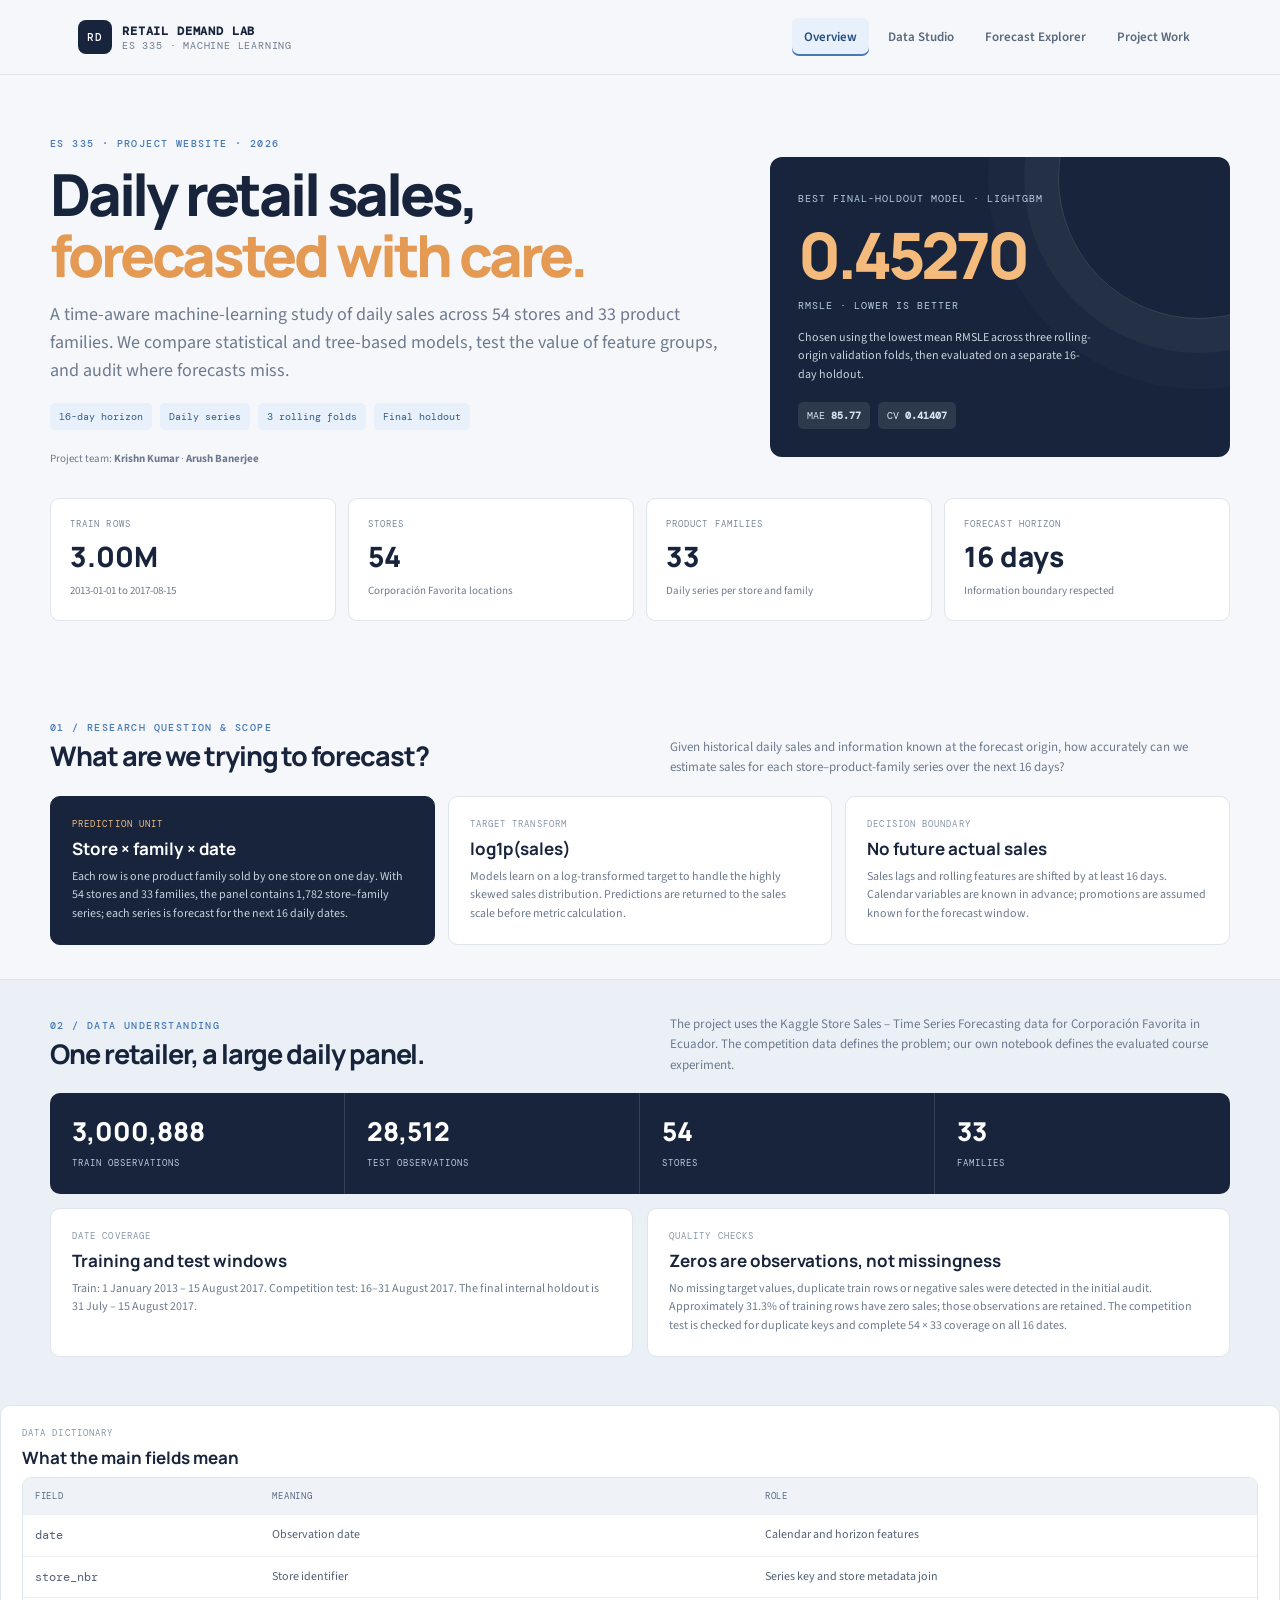
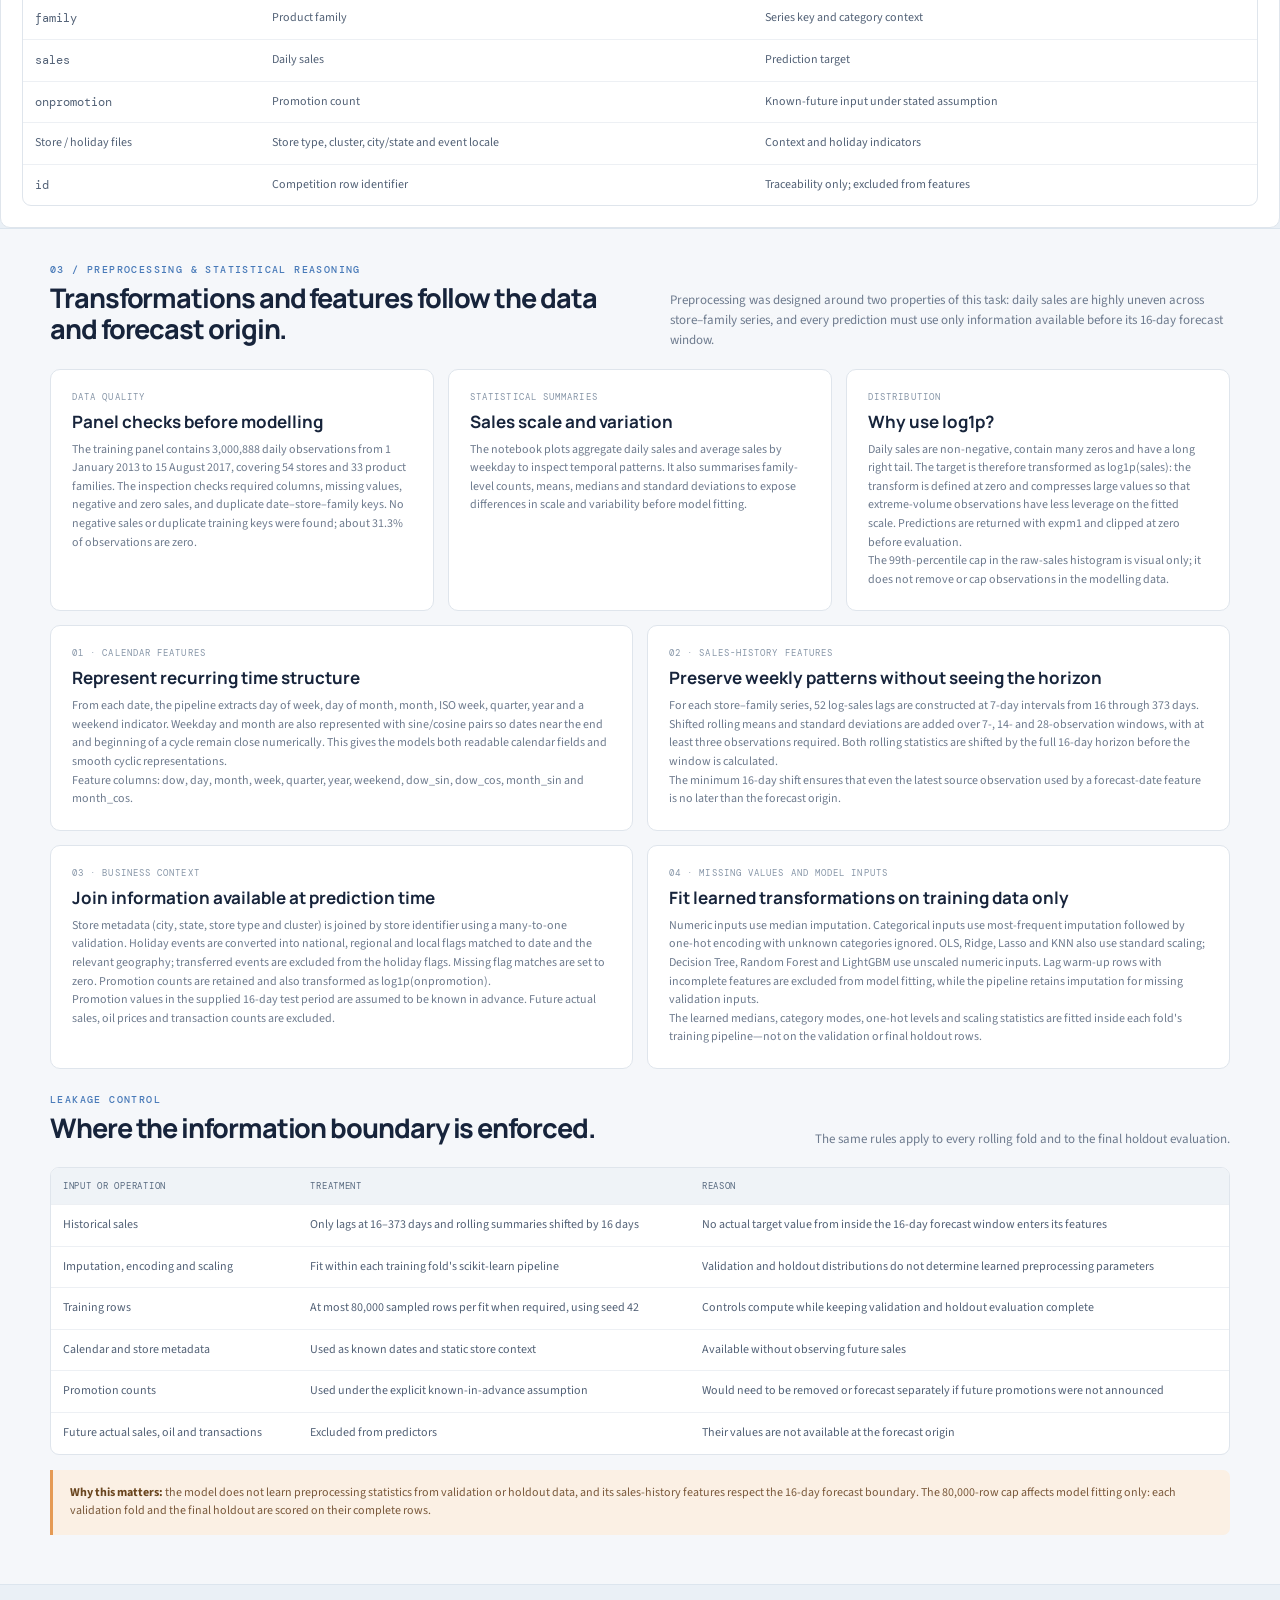
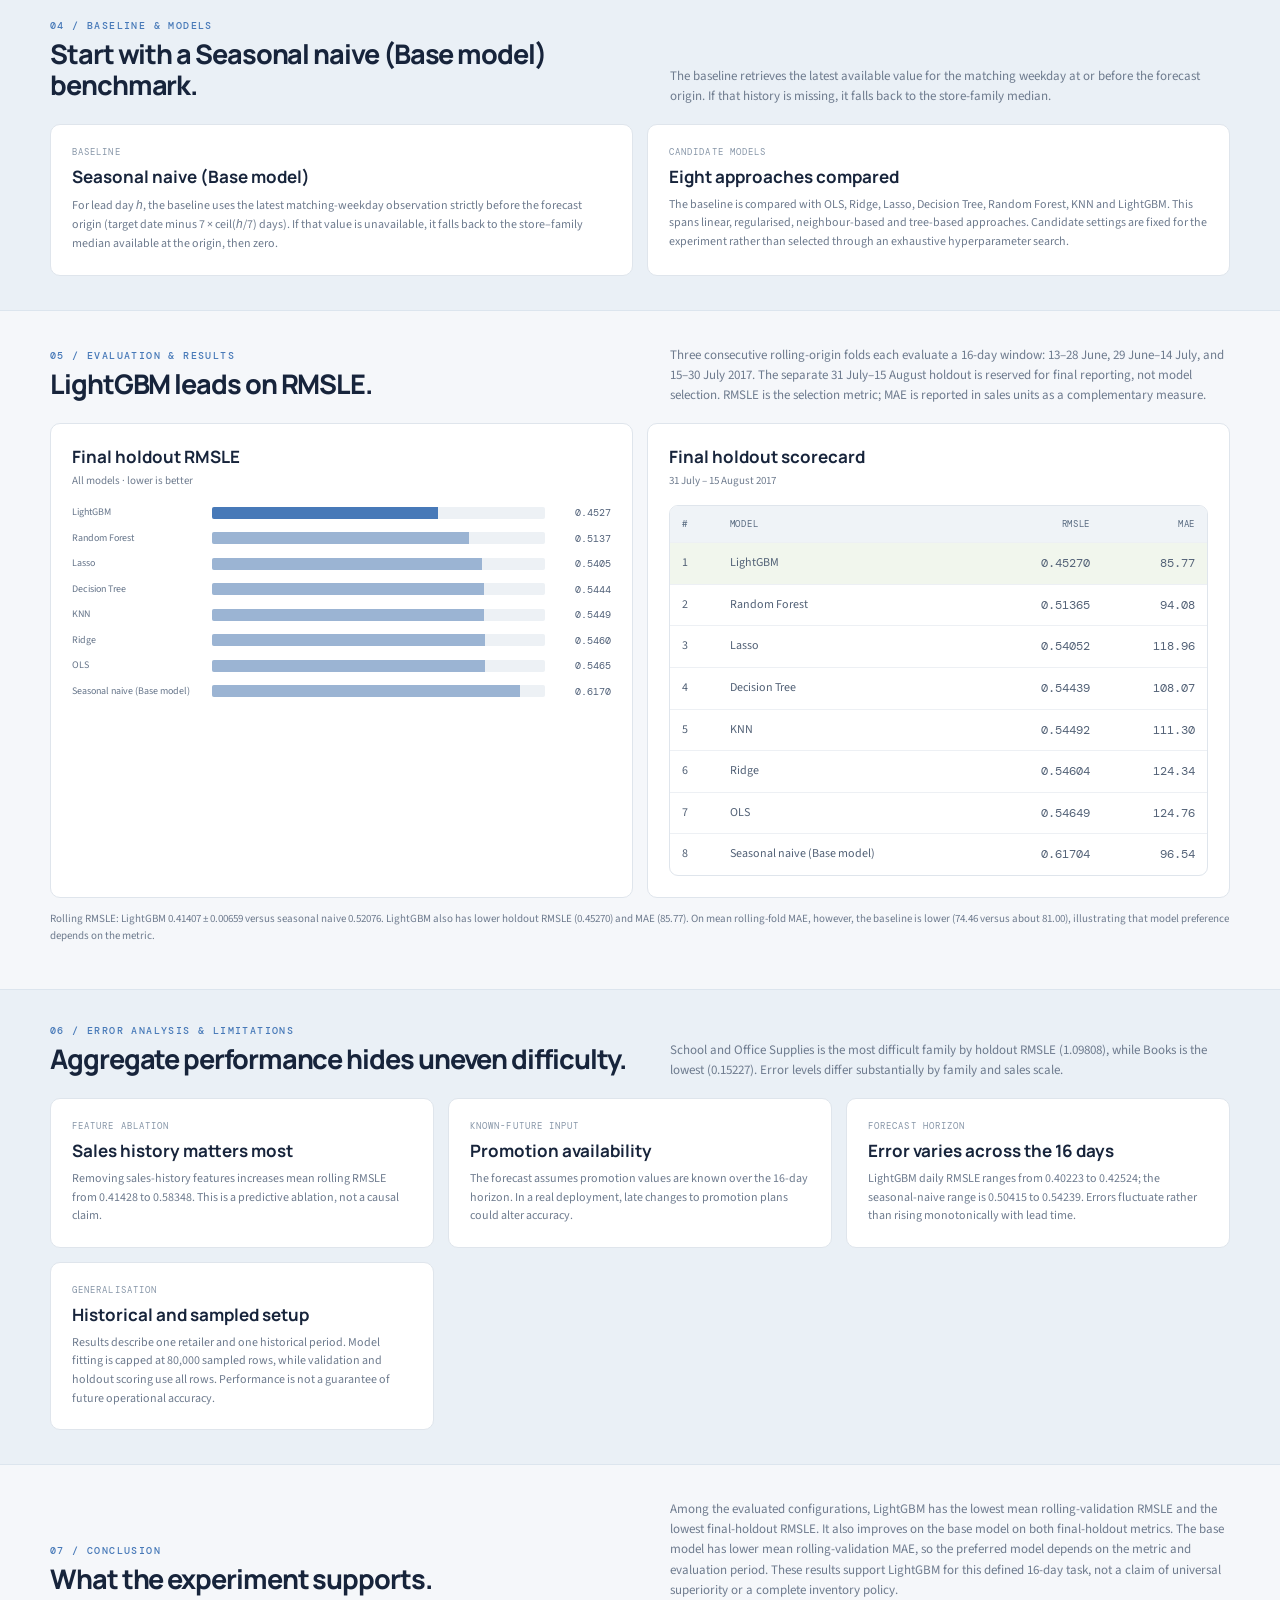
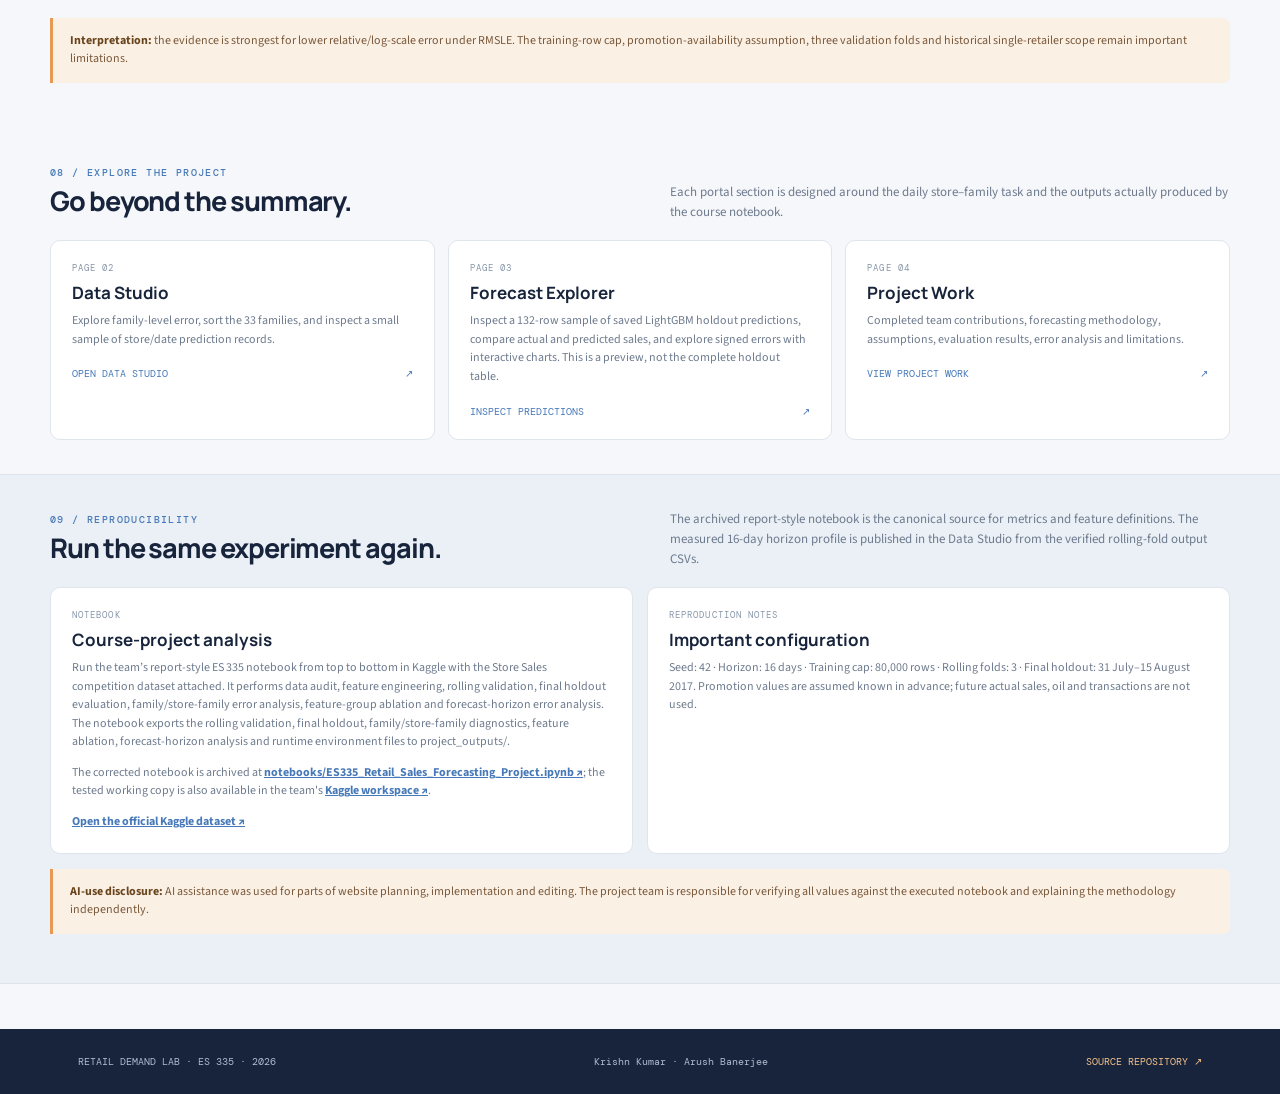
==== commit 1225b759: "Clarify remaining overview sections" ====
--- a/index.html
+++ b/index.html
@@ -2,7 +2,7 @@
 <body data-page="home" data-base="data">
 <header class="site-header"><div class="header-inner"><a class="brand" href="./"><span class="brand-mark">RD</span><span>RETAIL DEMAND LAB<small>ES 335 · MACHINE LEARNING</small></span></a><button class="menu-toggle" id="menuToggle">Menu</button><nav class="nav-links" id="navLinks"><a class="active" href="./">Overview</a><a href="studio/">Data Studio</a><a href="predictor/">Forecast Explorer</a><a href="qna/">Project Work</a></nav></div></header>
 <main><section class="container page-hero"><div class="hero-grid"><div><div class="eyebrow">ES 335 · PROJECT WEBSITE · 2026</div><h1 class="page-title">Daily retail sales,<br><em>forecasted with care.</em></h1><p class="lede">A time-aware machine-learning study of daily sales across 54 stores and 33 product families. We compare statistical and tree-based models, test the value of feature groups, and audit where forecasts miss.</p><div class="pill-row"><span class="pill">16-day horizon</span><span class="pill">Daily series</span><span class="pill">3 rolling folds</span><span class="pill">Final holdout</span></div><p class="small muted" style="margin-top:20px">Project team: <strong>Krishn Kumar</strong> · <strong>Arush Banerjee</strong></p></div><div class="hero-panel"><label>BEST FINAL-HOLDOUT MODEL · LIGHTGBM</label><div class="hero-stat" id="homeRmsle">0.45270</div><label>RMSLE · LOWER IS BETTER</label><p>Chosen using the lowest mean RMSLE across three rolling-origin validation folds, then evaluated on a separate 16-day holdout.</p><div class="pill-row"><span class="pill dark">MAE <b id="homeMae">85.77</b></span><span class="pill dark">CV <b id="homeCv">0.41407</b></span></div></div></div><div class="kpi-grid"><div class="kpi"><label>TRAIN ROWS</label><strong>3.00M</strong><small>2013-01-01 to 2017-08-15</small></div><div class="kpi"><label>STORES</label><strong>54</strong><small>Corporación Favorita locations</small></div><div class="kpi"><label>PRODUCT FAMILIES</label><strong id="homeFamilies">33</strong><small>Daily series per store and family</small></div><div class="kpi"><label>FORECAST HORIZON</label><strong>16 days</strong><small>Information boundary respected</small></div></div></section>
-<section class="container section"><div class="section-head"><div><div class="eyebrow">01 / RESEARCH QUESTION & SCOPE</div><h2>What are we trying to forecast?</h2></div><p>Given historical daily sales and information known at the forecast origin, how accurately can we estimate sales for each store–product-family series over the next 16 days?</p></div><div class="card-grid"><article class="card dark-card"><div class="card-kicker">PREDICTION UNIT</div><h3>Store × family × date</h3><p>Each observation represents one product family sold by one store on one day. The target is non-negative daily sales.</p></article><article class="card"><div class="card-kicker">TARGET TRANSFORM</div><h3>log1p(sales)</h3><p>Models learn on a log-transformed target to handle the highly skewed sales distribution. Predictions are returned to the sales scale before metric calculation.</p></article><article class="card"><div class="card-kicker">DECISION BOUNDARY</div><h3>No future actual sales</h3><p>Sales lags and rolling features are shifted by at least 16 days. Calendar variables are known in advance; promotions are assumed known for the forecast window.</p></article></div></section>
+<section class="container section"><div class="section-head"><div><div class="eyebrow">01 / RESEARCH QUESTION & SCOPE</div><h2>What are we trying to forecast?</h2></div><p>Given historical daily sales and information known at the forecast origin, how accurately can we estimate sales for each store–product-family series over the next 16 days?</p></div><div class="card-grid"><article class="card dark-card"><div class="card-kicker">PREDICTION UNIT</div><h3>Store × family × date</h3><p>Each row is one product family sold by one store on one day. With 54 stores and 33 families, the panel contains 1,782 store–family series; each series is forecast for the next 16 daily dates.</p></article><article class="card"><div class="card-kicker">TARGET TRANSFORM</div><h3>log1p(sales)</h3><p>Models learn on a log-transformed target to handle the highly skewed sales distribution. Predictions are returned to the sales scale before metric calculation.</p></article><article class="card"><div class="card-kicker">DECISION BOUNDARY</div><h3>No future actual sales</h3><p>Sales lags and rolling features are shifted by at least 16 days. Calendar variables are known in advance; promotions are assumed known for the forecast window.</p></article></div></section>
 <section class="section-band"><div class="container section"><div class="section-head"><div><div class="eyebrow">02 / DATA UNDERSTANDING</div><h2>One retailer, a large daily panel.</h2></div><p>The project uses the Kaggle Store Sales – Time Series Forecasting data for Corporación Favorita in Ecuador. The competition data defines the problem; our own notebook defines the evaluated course experiment.</p></div><div class="data-strip"><div><strong>3,000,888</strong><span>TRAIN OBSERVATIONS</span></div><div><strong>28,512</strong><span>TEST OBSERVATIONS</span></div><div><strong>54</strong><span>STORES</span></div><div><strong>33</strong><span>FAMILIES</span></div></div><div class="two-col" style="margin-top:14px"><article class="card"><div class="card-kicker">DATE COVERAGE</div><h3>Training and test windows</h3><p>Train: 1 January 2013 – 15 August 2017. Competition test: 16–31 August 2017. The final internal holdout is 31 July – 15 August 2017.</p></article><article class="card"><div class="card-kicker">QUALITY CHECKS</div><h3>Zeros are observations, not missingness</h3><p>No missing target values, duplicate train rows or negative sales were detected in the initial audit. Approximately 31.3% of training rows have zero sales; those observations are retained. The competition test is checked for duplicate keys and complete 54 × 33 coverage on all 16 dates.</p></article></div></div><div class="card" style="margin-top:14px"><div class="card-kicker">DATA DICTIONARY</div><h3>What the main fields mean</h3><div class="table-wrap"><table><thead><tr><th>Field</th><th>Meaning</th><th>Role</th></tr></thead><tbody><tr><td class="mono">date</td><td>Observation date</td><td>Calendar and horizon features</td></tr><tr><td class="mono">store_nbr</td><td>Store identifier</td><td>Series key and store metadata join</td></tr><tr><td class="mono">family</td><td>Product family</td><td>Series key and category context</td></tr><tr><td class="mono">sales</td><td>Daily sales</td><td>Prediction target</td></tr><tr><td class="mono">onpromotion</td><td>Promotion count</td><td>Known-future input under stated assumption</td></tr><tr><td>Store / holiday files</td><td>Store type, cluster, city/state and event locale</td><td>Context and holiday indicators</td></tr><tr><td class="mono">id</td><td>Competition row identifier</td><td>Traceability only; excluded from features</td></tr></tbody></table></div></div></section>
 <section class="container section" id="preprocessing"><div class="section-head"><div><div class="eyebrow">03 / PREPROCESSING & STATISTICAL REASONING</div><h2>Transformations and features follow the data and forecast origin.</h2></div><p>Preprocessing was designed around two properties of this task: daily sales are highly uneven across store–family series, and every prediction must use only information available before its 16-day forecast window.</p></div>
 
@@ -29,9 +29,9 @@
 <tr><td>Future actual sales, oil and transactions</td><td>Excluded from predictors</td><td>Their values are not available at the forecast origin</td></tr>
 </tbody></table></div>
 <div class="callout"><strong>Why this matters:</strong> the model does not learn preprocessing statistics from validation or holdout data, and its sales-history features respect the 16-day forecast boundary. The 80,000-row cap affects model fitting only: each validation fold and the final holdout are scored on their complete rows.</div></section>
-<section class="section-band"><div class="container section"><div class="section-head"><div><div class="eyebrow">04 / BASELINE & MODELS</div><h2>Start with a Seasonal naive (Base model) benchmark.</h2></div><p>The baseline retrieves the latest available value for the matching weekday at or before the forecast origin. If that history is missing, it falls back to the store-family median.</p></div><div class="two-col"><article class="card"><div class="card-kicker">BASELINE</div><h3>Seasonal naive (Base model)</h3><p>For each target date, the source date is shifted backward by 7-day multiples according to its horizon position. This is a meaningful benchmark for weekly demand patterns.</p></article><article class="card"><div class="card-kicker">CANDIDATE MODELS</div><h3>Eight approaches compared</h3><p>Seasonal naive (Base model), OLS, Ridge, Lasso, Decision Tree, Random Forest, KNN and LightGBM. The sklearn pipelines fit preprocessing on training data only.</p></article></div></div></section>
-<section class="container section"><div class="section-head"><div><div class="eyebrow">05 / EVALUATION & RESULTS</div><h2>LightGBM leads on RMSLE.</h2></div><p>Three consecutive rolling-origin development folds each evaluate 16 days. The final 16 labelled days are held out separately and are not used to choose model settings.</p></div><div class="two-col"><article class="chart-card"><h3 class="chart-title">Final holdout RMSLE</h3><p class="chart-subtitle">All models · lower is better</p><div class="bars" id="homeModelBars"></div></article><article class="chart-card"><h3 class="chart-title">Final holdout scorecard</h3><p class="chart-subtitle">31 July – 15 August 2017</p><div class="table-wrap"><table><thead><tr><th>#</th><th>Model</th><th style="text-align:right">RMSLE</th><th style="text-align:right">MAE</th></tr></thead><tbody id="homeModelTable"></tbody></table></div></article></div><p class="small muted" style="margin-top:12px">Rolling LightGBM RMSLE: 0.41407 ± 0.00659 across three folds. Final holdout RMSLE: 0.45270; MAE: 85.77 sales units.</p></section>
-<section class="section-band"><div class="container section"><div class="section-head"><div><div class="eyebrow">06 / ERROR ANALYSIS & LIMITATIONS</div><h2>Aggregate performance hides uneven difficulty.</h2></div><p>School and Office Supplies is the most difficult family by holdout RMSLE (1.09808), while Books is the lowest (0.15227). Error levels differ substantially by family and sales scale.</p></div><div class="three-col"><article class="card"><div class="card-kicker">FEATURE ABLATION</div><h3>Sales history matters most</h3><p>Removing sales-history features increases mean rolling RMSLE from 0.41428 to 0.58348. This is a predictive ablation, not a causal claim.</p></article><article class="card"><div class="card-kicker">KNOWN-FUTURE INPUT</div><h3>Promotion availability</h3><p>The forecast assumes promotion values are known over the 16-day horizon. In a real deployment, late changes to promotion plans could alter accuracy.</p></article><article class="card"><div class="card-kicker">GENERALISATION</div><h3>Historical and sampled setup</h3><p>Results describe one retailer, one historical period and an 80,000-row fitting cap. They do not guarantee future operational performance.</p></article></div></div></section>
-<section class="container section" id="conclusion"><div class="section-head"><div><div class="eyebrow">07 / CONCLUSION</div><h2>What the experiment supports.</h2></div><p>Among the evaluated configurations, LightGBM has the lowest mean rolling-validation RMSLE and the lowest final-holdout RMSLE. It also improves on the base model on both final-holdout metrics. The base model has lower mean rolling-validation MAE, so the preferred model depends on the metric and evaluation period. These results support LightGBM for this defined 16-day task, not a claim of universal superiority or a complete inventory policy.</p></div><div class="callout"><strong>Interpretation:</strong> the evidence is strongest for lower relative/log-scale error under RMSLE. The training-row cap, promotion-availability assumption, three validation folds and historical single-retailer scope remain important limitations.</div></section><section class="container section"><div class="section-head"><div><div class="eyebrow">08 / EXPLORE THE PROJECT</div><h2>Go beyond the summary.</h2></div><p>Each portal section is designed around the daily store–family task and the outputs actually produced by the course notebook.</p></div><div class="card-grid"><a class="card link-card" href="studio/"><div class="card-kicker">PAGE 02</div><h3>Data Studio</h3><p>Explore family-level error, sort the 33 families, and inspect a small sample of store/date prediction records.</p><div class="link-arrow">OPEN DATA STUDIO <span>↗</span></div></a><a class="card link-card" href="predictor/"><div class="card-kicker">PAGE 03</div><h3>Forecast Explorer</h3><p>Inspect saved LightGBM holdout predictions, compare actual and predicted sales, and explore signed errors with interactive charts.</p><div class="link-arrow">INSPECT PREDICTIONS <span>↗</span></div></a><a class="card link-card" href="qna/"><div class="card-kicker">PAGE 04</div><h3>Project Work</h3><p>Completed team contributions, forecasting methodology, assumptions, evaluation results, error analysis and limitations.</p><div class="link-arrow">VIEW PROJECT WORK <span>↗</span></div></a></div></section>
+<section class="section-band"><div class="container section"><div class="section-head"><div><div class="eyebrow">04 / BASELINE & MODELS</div><h2>Start with a Seasonal naive (Base model) benchmark.</h2></div><p>The baseline retrieves the latest available value for the matching weekday at or before the forecast origin. If that history is missing, it falls back to the store-family median.</p></div><div class="two-col"><article class="card"><div class="card-kicker">BASELINE</div><h3>Seasonal naive (Base model)</h3><p>For lead day <em>h</em>, the baseline uses the latest matching-weekday observation strictly before the forecast origin (target date minus 7 × ceil(<em>h</em>/7) days). If that value is unavailable, it falls back to the store–family median available at the origin, then zero.</p></article><article class="card"><div class="card-kicker">CANDIDATE MODELS</div><h3>Eight approaches compared</h3><p>The baseline is compared with OLS, Ridge, Lasso, Decision Tree, Random Forest, KNN and LightGBM. This spans linear, regularised, neighbour-based and tree-based approaches. Candidate settings are fixed for the experiment rather than selected through an exhaustive hyperparameter search.</p></article></div></div></section>
+<section class="container section"><div class="section-head"><div><div class="eyebrow">05 / EVALUATION & RESULTS</div><h2>LightGBM leads on RMSLE.</h2></div><p>Three consecutive rolling-origin folds each evaluate a 16-day window: 13–28 June, 29 June–14 July, and 15–30 July 2017. The separate 31 July–15 August holdout is reserved for final reporting, not model selection. RMSLE is the selection metric; MAE is reported in sales units as a complementary measure.</p></div><div class="two-col"><article class="chart-card"><h3 class="chart-title">Final holdout RMSLE</h3><p class="chart-subtitle">All models · lower is better</p><div class="bars" id="homeModelBars"></div></article><article class="chart-card"><h3 class="chart-title">Final holdout scorecard</h3><p class="chart-subtitle">31 July – 15 August 2017</p><div class="table-wrap"><table><thead><tr><th>#</th><th>Model</th><th style="text-align:right">RMSLE</th><th style="text-align:right">MAE</th></tr></thead><tbody id="homeModelTable"></tbody></table></div></article></div><p class="small muted" style="margin-top:12px">Rolling RMSLE: LightGBM 0.41407 ± 0.00659 versus seasonal naive 0.52076. LightGBM also has lower holdout RMSLE (0.45270) and MAE (85.77). On mean rolling-fold MAE, however, the baseline is lower (74.46 versus about 81.00), illustrating that model preference depends on the metric.</p></section>
+<section class="section-band"><div class="container section"><div class="section-head"><div><div class="eyebrow">06 / ERROR ANALYSIS & LIMITATIONS</div><h2>Aggregate performance hides uneven difficulty.</h2></div><p>School and Office Supplies is the most difficult family by holdout RMSLE (1.09808), while Books is the lowest (0.15227). Error levels differ substantially by family and sales scale.</p></div><div class="three-col"><article class="card"><div class="card-kicker">FEATURE ABLATION</div><h3>Sales history matters most</h3><p>Removing sales-history features increases mean rolling RMSLE from 0.41428 to 0.58348. This is a predictive ablation, not a causal claim.</p></article><article class="card"><div class="card-kicker">KNOWN-FUTURE INPUT</div><h3>Promotion availability</h3><p>The forecast assumes promotion values are known over the 16-day horizon. In a real deployment, late changes to promotion plans could alter accuracy.</p></article><article class="card"><div class="card-kicker">FORECAST HORIZON</div><h3>Error varies across the 16 days</h3><p>LightGBM daily RMSLE ranges from 0.40223 to 0.42524; the seasonal-naive range is 0.50415 to 0.54239. Errors fluctuate rather than rising monotonically with lead time.</p></article><article class="card"><div class="card-kicker">GENERALISATION</div><h3>Historical and sampled setup</h3><p>Results describe one retailer and one historical period. Model fitting is capped at 80,000 sampled rows, while validation and holdout scoring use all rows. Performance is not a guarantee of future operational accuracy.</p></article></div></div></section>
+<section class="container section" id="conclusion"><div class="section-head"><div><div class="eyebrow">07 / CONCLUSION</div><h2>What the experiment supports.</h2></div><p>Among the evaluated configurations, LightGBM has the lowest mean rolling-validation RMSLE and the lowest final-holdout RMSLE. It also improves on the base model on both final-holdout metrics. The base model has lower mean rolling-validation MAE, so the preferred model depends on the metric and evaluation period. These results support LightGBM for this defined 16-day task, not a claim of universal superiority or a complete inventory policy.</p></div><div class="callout"><strong>Interpretation:</strong> the evidence is strongest for lower relative/log-scale error under RMSLE. The training-row cap, promotion-availability assumption, three validation folds and historical single-retailer scope remain important limitations.</div></section><section class="container section"><div class="section-head"><div><div class="eyebrow">08 / EXPLORE THE PROJECT</div><h2>Go beyond the summary.</h2></div><p>Each portal section is designed around the daily store–family task and the outputs actually produced by the course notebook.</p></div><div class="card-grid"><a class="card link-card" href="studio/"><div class="card-kicker">PAGE 02</div><h3>Data Studio</h3><p>Explore family-level error, sort the 33 families, and inspect a small sample of store/date prediction records.</p><div class="link-arrow">OPEN DATA STUDIO <span>↗</span></div></a><a class="card link-card" href="predictor/"><div class="card-kicker">PAGE 03</div><h3>Forecast Explorer</h3><p>Inspect a 132-row sample of saved LightGBM holdout predictions, compare actual and predicted sales, and explore signed errors with interactive charts. This is a preview, not the complete holdout table.</p><div class="link-arrow">INSPECT PREDICTIONS <span>↗</span></div></a><a class="card link-card" href="qna/"><div class="card-kicker">PAGE 04</div><h3>Project Work</h3><p>Completed team contributions, forecasting methodology, assumptions, evaluation results, error analysis and limitations.</p><div class="link-arrow">VIEW PROJECT WORK <span>↗</span></div></a></div></section>
 <section class="section-band"><div class="container section"><div class="section-head"><div><div class="eyebrow">09 / REPRODUCIBILITY</div><h2>Run the same experiment again.</h2></div><p>The archived report-style notebook is the canonical source for metrics and feature definitions. The measured 16-day horizon profile is published in the Data Studio from the verified rolling-fold output CSVs.</p></div><div class="two-col"><article class="card"><div class="card-kicker">NOTEBOOK</div><h3>Course-project analysis</h3><p>Run the team’s report-style ES 335 notebook from top to bottom in Kaggle with the Store Sales competition dataset attached. It performs data audit, feature engineering, rolling validation, final holdout evaluation, family/store-family error analysis, feature-group ablation and forecast-horizon error analysis. The notebook exports the rolling validation, final holdout, family/store-family diagnostics, feature ablation, forecast-horizon analysis and runtime environment files to project_outputs/.</p><p class="small muted" style="margin-top:12px">The corrected notebook is archived at <a href="notebooks/ES335_Retail_Sales_Forecasting_Project.ipynb" style="color:#4779b8;font-weight:700">notebooks/ES335_Retail_Sales_Forecasting_Project.ipynb ↗</a>; the tested working copy is also available in the team's <a href="https://www.kaggle.com/code/krishn9656/notebook3b38d5a9f8" style="color:#4779b8;font-weight:700">Kaggle workspace ↗</a>.</p><p style="margin-top:12px"><a href="https://www.kaggle.com/competitions/store-sales-time-series-forecasting" style="color:#4779b8;font-weight:700">Open the official Kaggle dataset ↗</a></p></article><article class="card"><div class="card-kicker">REPRODUCTION NOTES</div><h3>Important configuration</h3><p>Seed: 42 · Horizon: 16 days · Training cap: 80,000 rows · Rolling folds: 3 · Final holdout: 31 July–15 August 2017. Promotion values are assumed known in advance; future actual sales, oil and transactions are not used.</p></article></div><div class="callout"><strong>AI-use disclosure:</strong> AI assistance was used for parts of website planning, implementation and editing. The project team is responsible for verifying all values against the executed notebook and explaining the methodology independently.</div></div></section>
 </main><footer class="footer"><div class="footer-inner"><span>RETAIL DEMAND LAB · ES 335 · 2026</span><span>Krishn Kumar · Arush Banerjee</span><a href="https://github.com/penguincrazy/retail-sales-forecasting">SOURCE REPOSITORY ↗</a></div></footer><script src="portal.js?v=es335-rubric-20261117-2"></script></body></html>
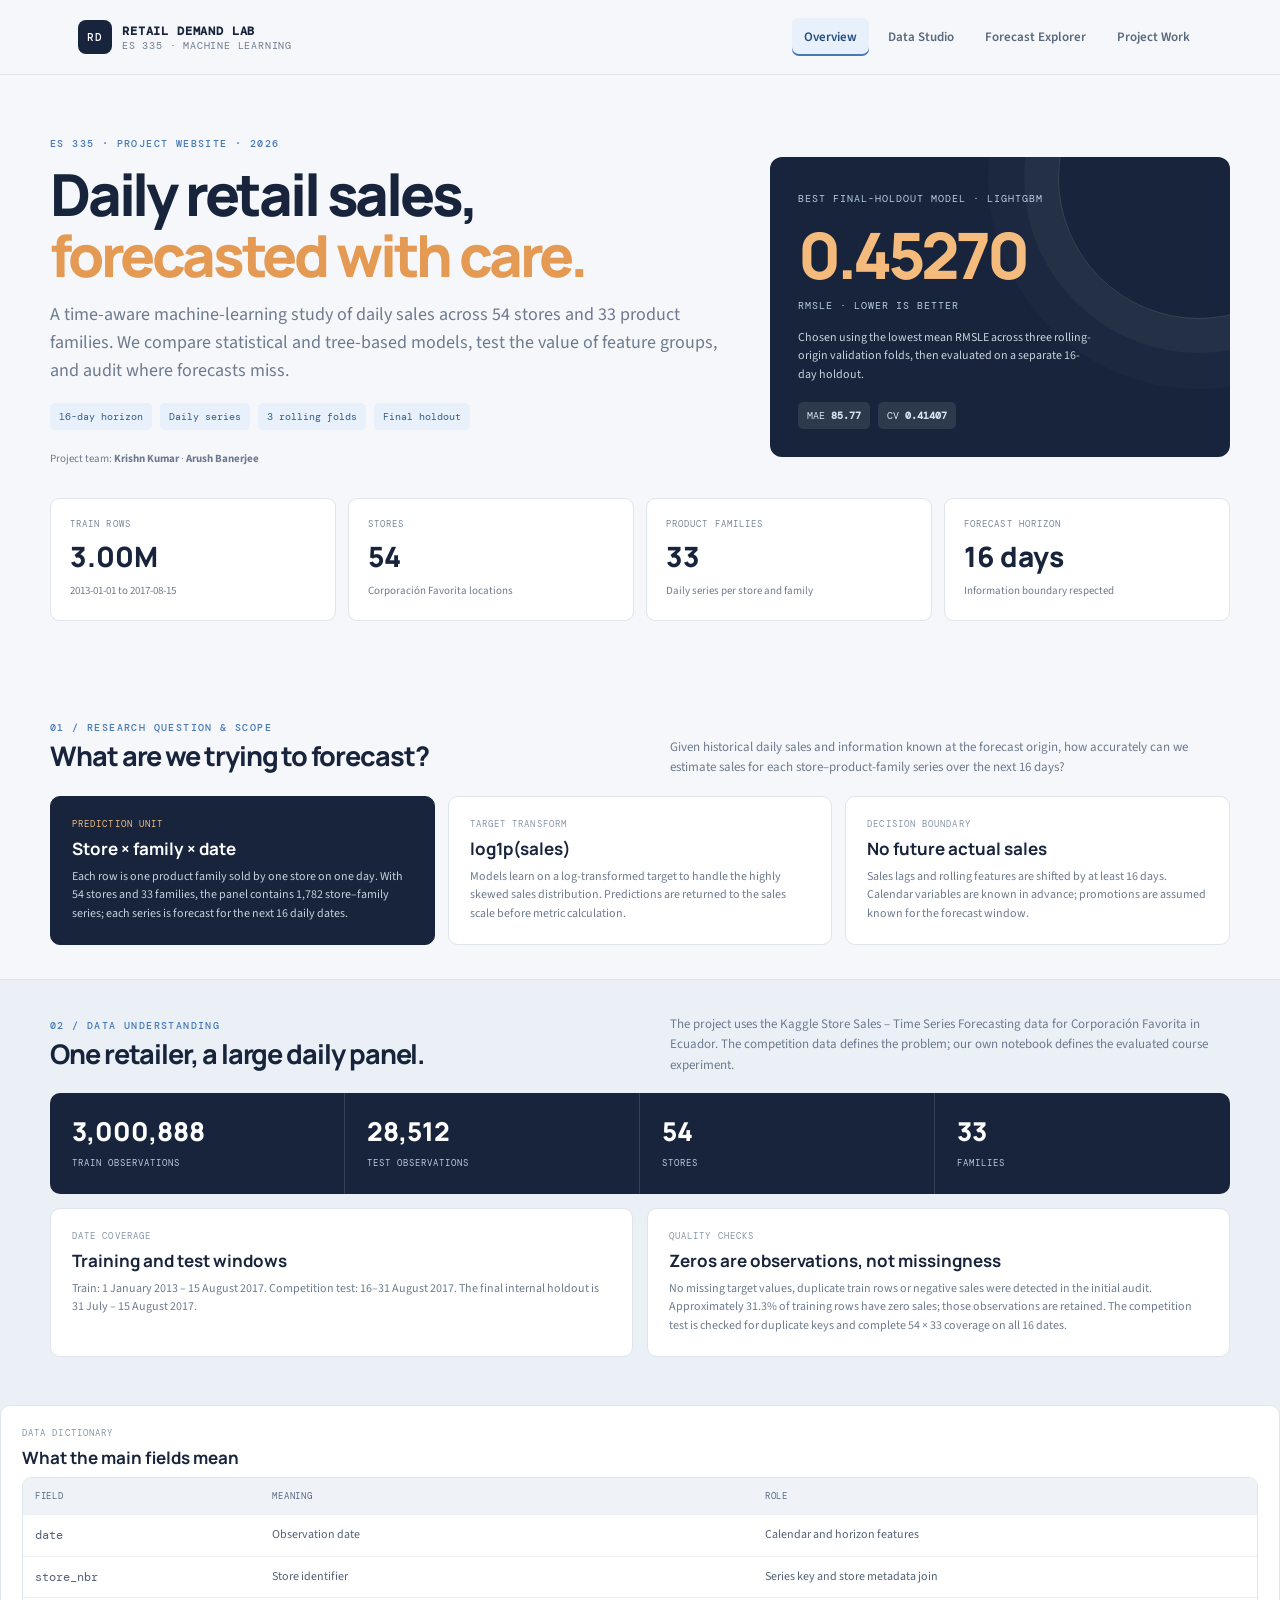
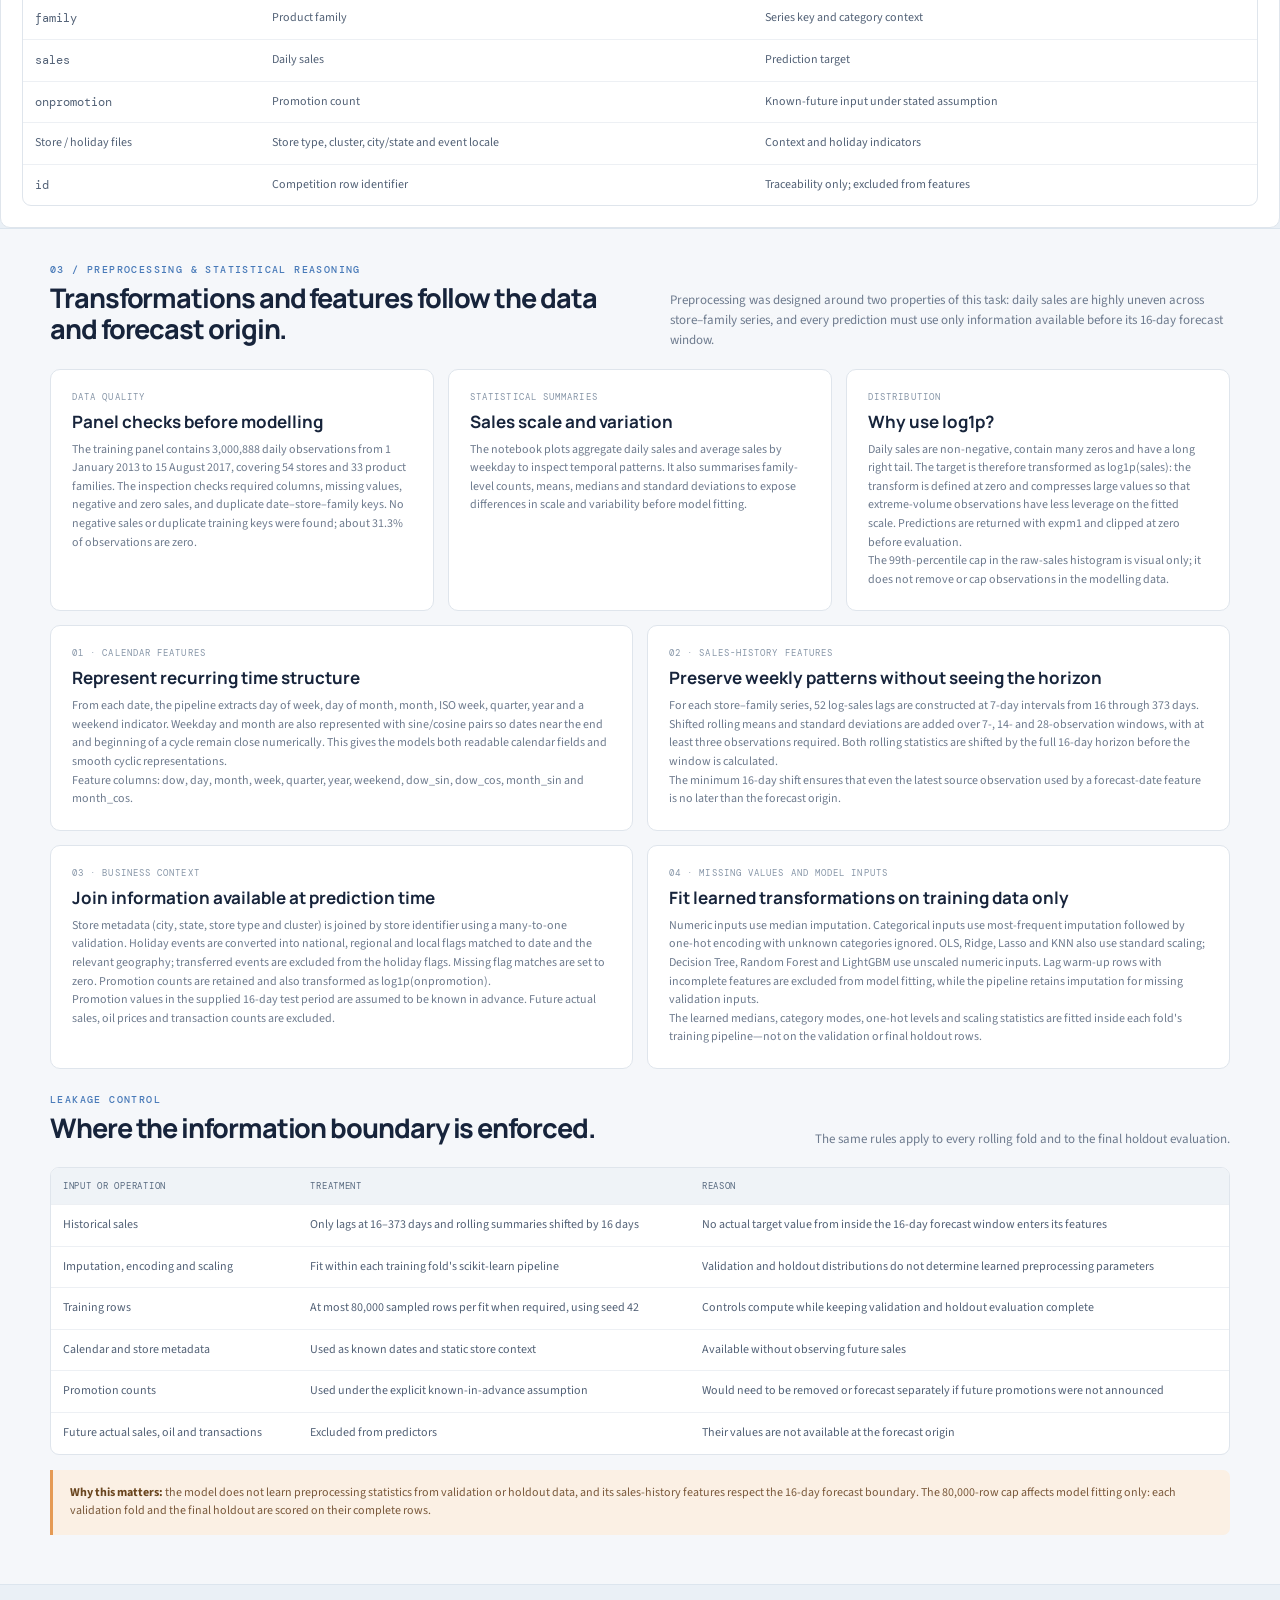
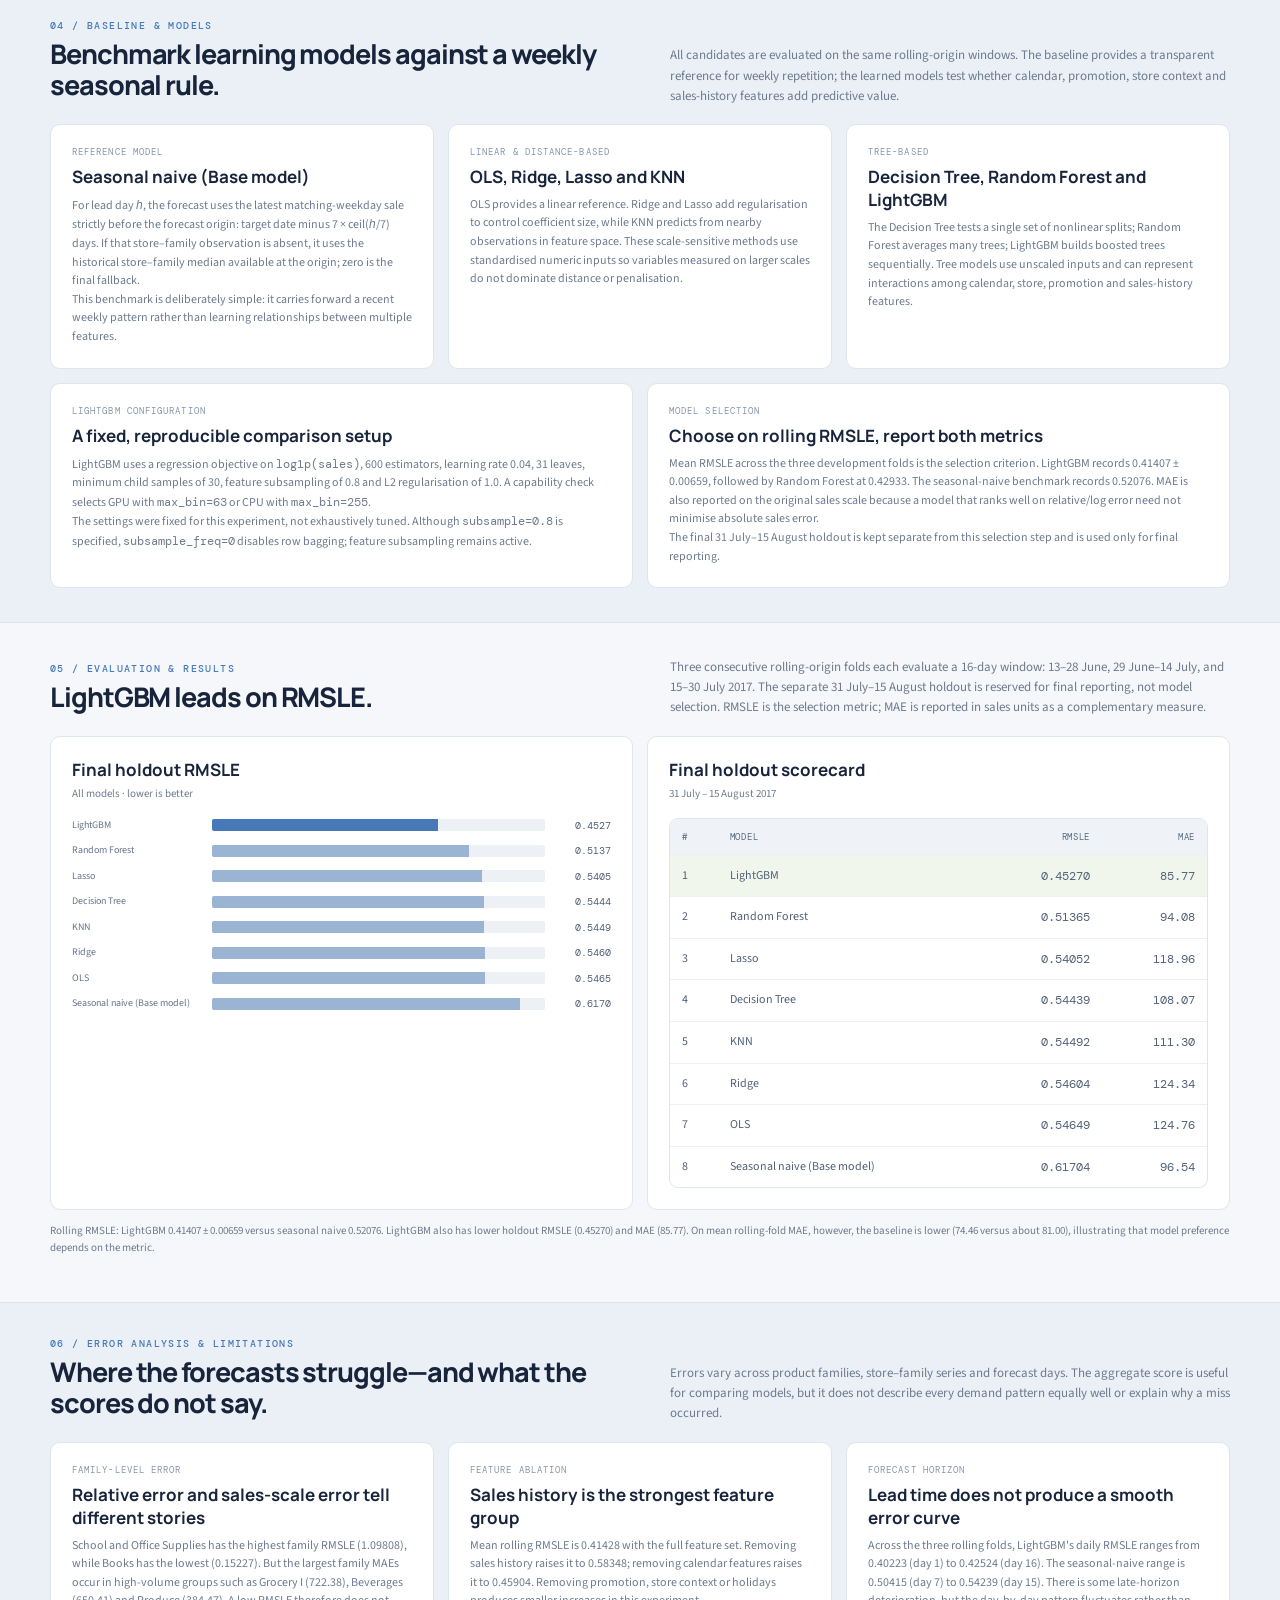
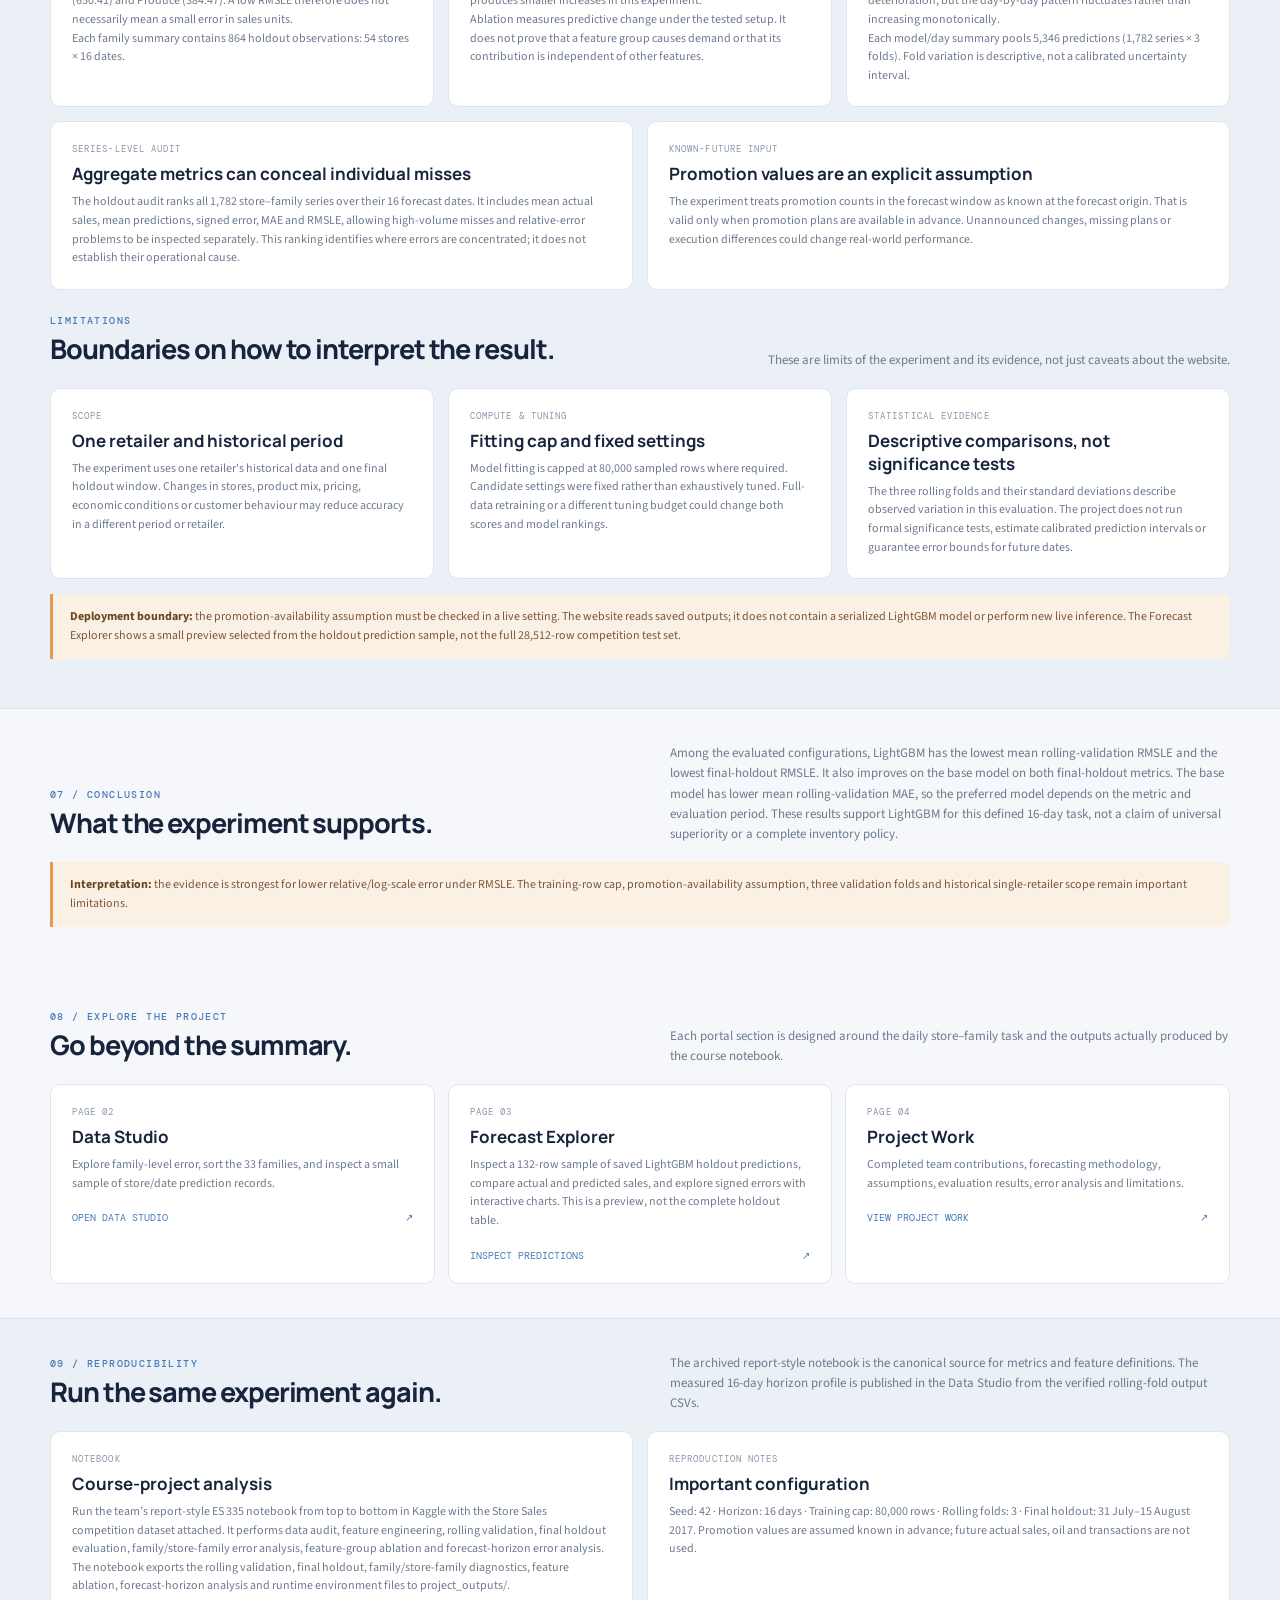
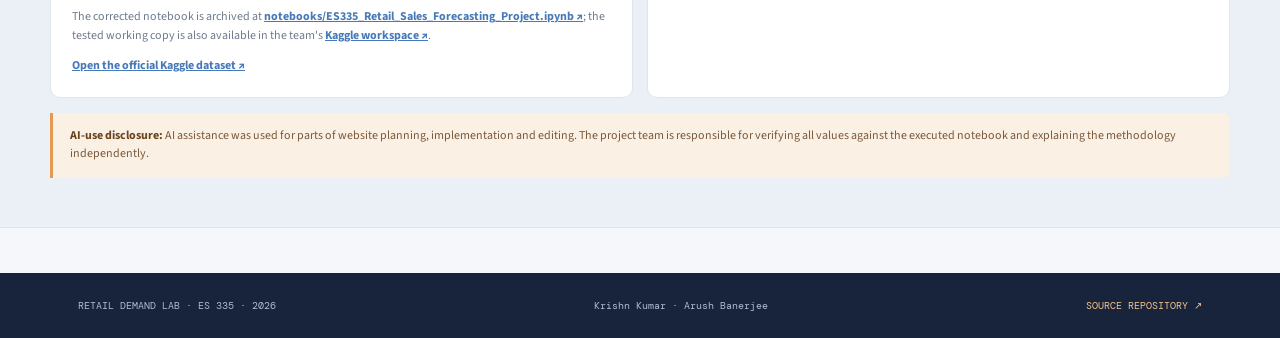
==== commit 12247655: "Expand baseline models and error limitations overview" ====
--- a/index.html
+++ b/index.html
@@ -29,9 +29,36 @@
 <tr><td>Future actual sales, oil and transactions</td><td>Excluded from predictors</td><td>Their values are not available at the forecast origin</td></tr>
 </tbody></table></div>
 <div class="callout"><strong>Why this matters:</strong> the model does not learn preprocessing statistics from validation or holdout data, and its sales-history features respect the 16-day forecast boundary. The 80,000-row cap affects model fitting only: each validation fold and the final holdout are scored on their complete rows.</div></section>
-<section class="section-band"><div class="container section"><div class="section-head"><div><div class="eyebrow">04 / BASELINE & MODELS</div><h2>Start with a Seasonal naive (Base model) benchmark.</h2></div><p>The baseline retrieves the latest available value for the matching weekday at or before the forecast origin. If that history is missing, it falls back to the store-family median.</p></div><div class="two-col"><article class="card"><div class="card-kicker">BASELINE</div><h3>Seasonal naive (Base model)</h3><p>For lead day <em>h</em>, the baseline uses the latest matching-weekday observation strictly before the forecast origin (target date minus 7 × ceil(<em>h</em>/7) days). If that value is unavailable, it falls back to the store–family median available at the origin, then zero.</p></article><article class="card"><div class="card-kicker">CANDIDATE MODELS</div><h3>Eight approaches compared</h3><p>The baseline is compared with OLS, Ridge, Lasso, Decision Tree, Random Forest, KNN and LightGBM. This spans linear, regularised, neighbour-based and tree-based approaches. Candidate settings are fixed for the experiment rather than selected through an exhaustive hyperparameter search.</p></article></div></div></section>
+<section class="section-band"><div class="container section"><div class="section-head"><div><div class="eyebrow">04 / BASELINE & MODELS</div><h2>Benchmark learning models against a weekly seasonal rule.</h2></div><p>All candidates are evaluated on the same rolling-origin windows. The baseline provides a transparent reference for weekly repetition; the learned models test whether calendar, promotion, store context and sales-history features add predictive value.</p></div>
+<div class="three-col">
+<article class="card"><div class="card-kicker">REFERENCE MODEL</div><h3>Seasonal naive (Base model)</h3><p>For lead day <em>h</em>, the forecast uses the latest matching-weekday sale strictly before the forecast origin: target date minus 7 × ceil(<em>h</em>/7) days. If that store–family observation is absent, it uses the historical store–family median available at the origin; zero is the final fallback.</p><p class="small muted">This benchmark is deliberately simple: it carries forward a recent weekly pattern rather than learning relationships between multiple features.</p></article>
+<article class="card"><div class="card-kicker">LINEAR & DISTANCE-BASED</div><h3>OLS, Ridge, Lasso and KNN</h3><p>OLS provides a linear reference. Ridge and Lasso add regularisation to control coefficient size, while KNN predicts from nearby observations in feature space. These scale-sensitive methods use standardised numeric inputs so variables measured on larger scales do not dominate distance or penalisation.</p></article>
+<article class="card"><div class="card-kicker">TREE-BASED</div><h3>Decision Tree, Random Forest and LightGBM</h3><p>The Decision Tree tests a single set of nonlinear splits; Random Forest averages many trees; LightGBM builds boosted trees sequentially. Tree models use unscaled inputs and can represent interactions among calendar, store, promotion and sales-history features.</p></article>
+</div>
+<div class="two-col" style="margin-top:14px">
+<article class="card"><div class="card-kicker">LIGHTGBM CONFIGURATION</div><h3>A fixed, reproducible comparison setup</h3><p>LightGBM uses a regression objective on <span class="mono">log1p(sales)</span>, 600 estimators, learning rate 0.04, 31 leaves, minimum child samples of 30, feature subsampling of 0.8 and L2 regularisation of 1.0. A capability check selects GPU with <span class="mono">max_bin=63</span> or CPU with <span class="mono">max_bin=255</span>.</p><p class="small muted">The settings were fixed for this experiment, not exhaustively tuned. Although <span class="mono">subsample=0.8</span> is specified, <span class="mono">subsample_freq=0</span> disables row bagging; feature subsampling remains active.</p></article>
+<article class="card"><div class="card-kicker">MODEL SELECTION</div><h3>Choose on rolling RMSLE, report both metrics</h3><p>Mean RMSLE across the three development folds is the selection criterion. LightGBM records 0.41407 ± 0.00659, followed by Random Forest at 0.42933. The seasonal-naive benchmark records 0.52076. MAE is also reported on the original sales scale because a model that ranks well on relative/log error need not minimise absolute sales error.</p><p class="small muted">The final 31 July–15 August holdout is kept separate from this selection step and is used only for final reporting.</p></article>
+</div>
+</div></section>
 <section class="container section"><div class="section-head"><div><div class="eyebrow">05 / EVALUATION & RESULTS</div><h2>LightGBM leads on RMSLE.</h2></div><p>Three consecutive rolling-origin folds each evaluate a 16-day window: 13–28 June, 29 June–14 July, and 15–30 July 2017. The separate 31 July–15 August holdout is reserved for final reporting, not model selection. RMSLE is the selection metric; MAE is reported in sales units as a complementary measure.</p></div><div class="two-col"><article class="chart-card"><h3 class="chart-title">Final holdout RMSLE</h3><p class="chart-subtitle">All models · lower is better</p><div class="bars" id="homeModelBars"></div></article><article class="chart-card"><h3 class="chart-title">Final holdout scorecard</h3><p class="chart-subtitle">31 July – 15 August 2017</p><div class="table-wrap"><table><thead><tr><th>#</th><th>Model</th><th style="text-align:right">RMSLE</th><th style="text-align:right">MAE</th></tr></thead><tbody id="homeModelTable"></tbody></table></div></article></div><p class="small muted" style="margin-top:12px">Rolling RMSLE: LightGBM 0.41407 ± 0.00659 versus seasonal naive 0.52076. LightGBM also has lower holdout RMSLE (0.45270) and MAE (85.77). On mean rolling-fold MAE, however, the baseline is lower (74.46 versus about 81.00), illustrating that model preference depends on the metric.</p></section>
-<section class="section-band"><div class="container section"><div class="section-head"><div><div class="eyebrow">06 / ERROR ANALYSIS & LIMITATIONS</div><h2>Aggregate performance hides uneven difficulty.</h2></div><p>School and Office Supplies is the most difficult family by holdout RMSLE (1.09808), while Books is the lowest (0.15227). Error levels differ substantially by family and sales scale.</p></div><div class="three-col"><article class="card"><div class="card-kicker">FEATURE ABLATION</div><h3>Sales history matters most</h3><p>Removing sales-history features increases mean rolling RMSLE from 0.41428 to 0.58348. This is a predictive ablation, not a causal claim.</p></article><article class="card"><div class="card-kicker">KNOWN-FUTURE INPUT</div><h3>Promotion availability</h3><p>The forecast assumes promotion values are known over the 16-day horizon. In a real deployment, late changes to promotion plans could alter accuracy.</p></article><article class="card"><div class="card-kicker">FORECAST HORIZON</div><h3>Error varies across the 16 days</h3><p>LightGBM daily RMSLE ranges from 0.40223 to 0.42524; the seasonal-naive range is 0.50415 to 0.54239. Errors fluctuate rather than rising monotonically with lead time.</p></article><article class="card"><div class="card-kicker">GENERALISATION</div><h3>Historical and sampled setup</h3><p>Results describe one retailer and one historical period. Model fitting is capped at 80,000 sampled rows, while validation and holdout scoring use all rows. Performance is not a guarantee of future operational accuracy.</p></article></div></div></section>
+<section class="section-band"><div class="container section"><div class="section-head"><div><div class="eyebrow">06 / ERROR ANALYSIS & LIMITATIONS</div><h2>Where the forecasts struggle—and what the scores do not say.</h2></div><p>Errors vary across product families, store–family series and forecast days. The aggregate score is useful for comparing models, but it does not describe every demand pattern equally well or explain why a miss occurred.</p></div>
+<div class="three-col">
+<article class="card"><div class="card-kicker">FAMILY-LEVEL ERROR</div><h3>Relative error and sales-scale error tell different stories</h3><p>School and Office Supplies has the highest family RMSLE (1.09808), while Books has the lowest (0.15227). But the largest family MAEs occur in high-volume groups such as Grocery I (722.38), Beverages (650.41) and Produce (384.47). A low RMSLE therefore does not necessarily mean a small error in sales units.</p><p class="small muted">Each family summary contains 864 holdout observations: 54 stores × 16 dates.</p></article>
+<article class="card"><div class="card-kicker">FEATURE ABLATION</div><h3>Sales history is the strongest feature group</h3><p>Mean rolling RMSLE is 0.41428 with the full feature set. Removing sales history raises it to 0.58348; removing calendar features raises it to 0.45904. Removing promotion, store context or holidays produces smaller increases in this experiment.</p><p class="small muted">Ablation measures predictive change under the tested setup. It does not prove that a feature group causes demand or that its contribution is independent of other features.</p></article>
+<article class="card"><div class="card-kicker">FORECAST HORIZON</div><h3>Lead time does not produce a smooth error curve</h3><p>Across the three rolling folds, LightGBM's daily RMSLE ranges from 0.40223 (day 1) to 0.42524 (day 16). The seasonal-naive range is 0.50415 (day 7) to 0.54239 (day 15). There is some late-horizon deterioration, but the day-by-day pattern fluctuates rather than increasing monotonically.</p><p class="small muted">Each model/day summary pools 5,346 predictions (1,782 series × 3 folds). Fold variation is descriptive, not a calibrated uncertainty interval.</p></article>
+</div>
+<div class="two-col" style="margin-top:14px">
+<article class="card"><div class="card-kicker">SERIES-LEVEL AUDIT</div><h3>Aggregate metrics can conceal individual misses</h3><p>The holdout audit ranks all 1,782 store–family series over their 16 forecast dates. It includes mean actual sales, mean predictions, signed error, MAE and RMSLE, allowing high-volume misses and relative-error problems to be inspected separately. This ranking identifies where errors are concentrated; it does not establish their operational cause.</p></article>
+<article class="card"><div class="card-kicker">KNOWN-FUTURE INPUT</div><h3>Promotion values are an explicit assumption</h3><p>The experiment treats promotion counts in the forecast window as known at the forecast origin. That is valid only when promotion plans are available in advance. Unannounced changes, missing plans or execution differences could change real-world performance.</p></article>
+</div>
+<div class="section-head" style="margin-top:24px"><div><div class="eyebrow">LIMITATIONS</div><h2>Boundaries on how to interpret the result.</h2></div><p>These are limits of the experiment and its evidence, not just caveats about the website.</p></div>
+<div class="three-col">
+<article class="card"><div class="card-kicker">SCOPE</div><h3>One retailer and historical period</h3><p>The experiment uses one retailer's historical data and one final holdout window. Changes in stores, product mix, pricing, economic conditions or customer behaviour may reduce accuracy in a different period or retailer.</p></article>
+<article class="card"><div class="card-kicker">COMPUTE & TUNING</div><h3>Fitting cap and fixed settings</h3><p>Model fitting is capped at 80,000 sampled rows where required. Candidate settings were fixed rather than exhaustively tuned. Full-data retraining or a different tuning budget could change both scores and model rankings.</p></article>
+<article class="card"><div class="card-kicker">STATISTICAL EVIDENCE</div><h3>Descriptive comparisons, not significance tests</h3><p>The three rolling folds and their standard deviations describe observed variation in this evaluation. The project does not run formal significance tests, estimate calibrated prediction intervals or guarantee error bounds for future dates.</p></article>
+</div>
+<div class="callout"><strong>Deployment boundary:</strong> the promotion-availability assumption must be checked in a live setting. The website reads saved outputs; it does not contain a serialized LightGBM model or perform new live inference. The Forecast Explorer shows a small preview selected from the holdout prediction sample, not the full 28,512-row competition test set.</div>
+</div></section>
 <section class="container section" id="conclusion"><div class="section-head"><div><div class="eyebrow">07 / CONCLUSION</div><h2>What the experiment supports.</h2></div><p>Among the evaluated configurations, LightGBM has the lowest mean rolling-validation RMSLE and the lowest final-holdout RMSLE. It also improves on the base model on both final-holdout metrics. The base model has lower mean rolling-validation MAE, so the preferred model depends on the metric and evaluation period. These results support LightGBM for this defined 16-day task, not a claim of universal superiority or a complete inventory policy.</p></div><div class="callout"><strong>Interpretation:</strong> the evidence is strongest for lower relative/log-scale error under RMSLE. The training-row cap, promotion-availability assumption, three validation folds and historical single-retailer scope remain important limitations.</div></section><section class="container section"><div class="section-head"><div><div class="eyebrow">08 / EXPLORE THE PROJECT</div><h2>Go beyond the summary.</h2></div><p>Each portal section is designed around the daily store–family task and the outputs actually produced by the course notebook.</p></div><div class="card-grid"><a class="card link-card" href="studio/"><div class="card-kicker">PAGE 02</div><h3>Data Studio</h3><p>Explore family-level error, sort the 33 families, and inspect a small sample of store/date prediction records.</p><div class="link-arrow">OPEN DATA STUDIO <span>↗</span></div></a><a class="card link-card" href="predictor/"><div class="card-kicker">PAGE 03</div><h3>Forecast Explorer</h3><p>Inspect a 132-row sample of saved LightGBM holdout predictions, compare actual and predicted sales, and explore signed errors with interactive charts. This is a preview, not the complete holdout table.</p><div class="link-arrow">INSPECT PREDICTIONS <span>↗</span></div></a><a class="card link-card" href="qna/"><div class="card-kicker">PAGE 04</div><h3>Project Work</h3><p>Completed team contributions, forecasting methodology, assumptions, evaluation results, error analysis and limitations.</p><div class="link-arrow">VIEW PROJECT WORK <span>↗</span></div></a></div></section>
 <section class="section-band"><div class="container section"><div class="section-head"><div><div class="eyebrow">09 / REPRODUCIBILITY</div><h2>Run the same experiment again.</h2></div><p>The archived report-style notebook is the canonical source for metrics and feature definitions. The measured 16-day horizon profile is published in the Data Studio from the verified rolling-fold output CSVs.</p></div><div class="two-col"><article class="card"><div class="card-kicker">NOTEBOOK</div><h3>Course-project analysis</h3><p>Run the team’s report-style ES 335 notebook from top to bottom in Kaggle with the Store Sales competition dataset attached. It performs data audit, feature engineering, rolling validation, final holdout evaluation, family/store-family error analysis, feature-group ablation and forecast-horizon error analysis. The notebook exports the rolling validation, final holdout, family/store-family diagnostics, feature ablation, forecast-horizon analysis and runtime environment files to project_outputs/.</p><p class="small muted" style="margin-top:12px">The corrected notebook is archived at <a href="notebooks/ES335_Retail_Sales_Forecasting_Project.ipynb" style="color:#4779b8;font-weight:700">notebooks/ES335_Retail_Sales_Forecasting_Project.ipynb ↗</a>; the tested working copy is also available in the team's <a href="https://www.kaggle.com/code/krishn9656/notebook3b38d5a9f8" style="color:#4779b8;font-weight:700">Kaggle workspace ↗</a>.</p><p style="margin-top:12px"><a href="https://www.kaggle.com/competitions/store-sales-time-series-forecasting" style="color:#4779b8;font-weight:700">Open the official Kaggle dataset ↗</a></p></article><article class="card"><div class="card-kicker">REPRODUCTION NOTES</div><h3>Important configuration</h3><p>Seed: 42 · Horizon: 16 days · Training cap: 80,000 rows · Rolling folds: 3 · Final holdout: 31 July–15 August 2017. Promotion values are assumed known in advance; future actual sales, oil and transactions are not used.</p></article></div><div class="callout"><strong>AI-use disclosure:</strong> AI assistance was used for parts of website planning, implementation and editing. The project team is responsible for verifying all values against the executed notebook and explaining the methodology independently.</div></div></section>
 </main><footer class="footer"><div class="footer-inner"><span>RETAIL DEMAND LAB · ES 335 · 2026</span><span>Krishn Kumar · Arush Banerjee</span><a href="https://github.com/penguincrazy/retail-sales-forecasting">SOURCE REPOSITORY ↗</a></div></footer><script src="portal.js?v=es335-rubric-20261117-2"></script></body></html>
